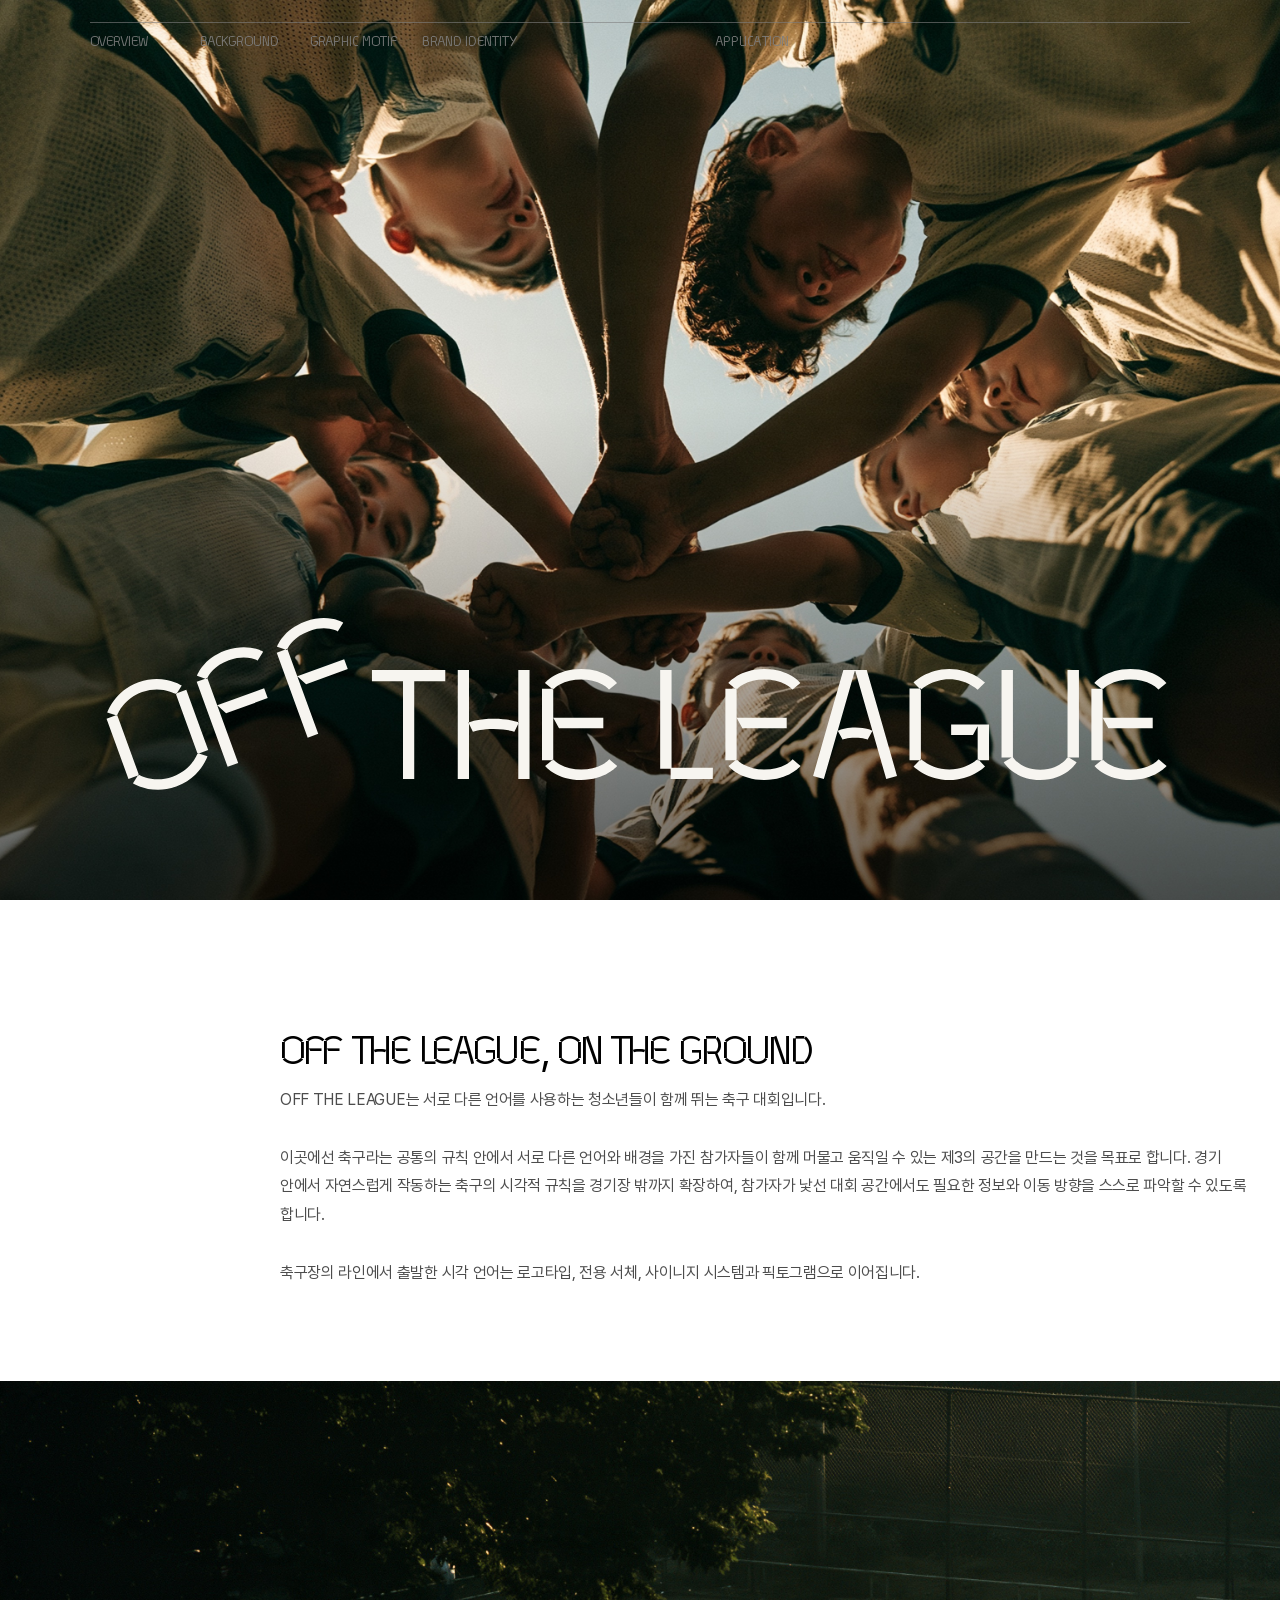
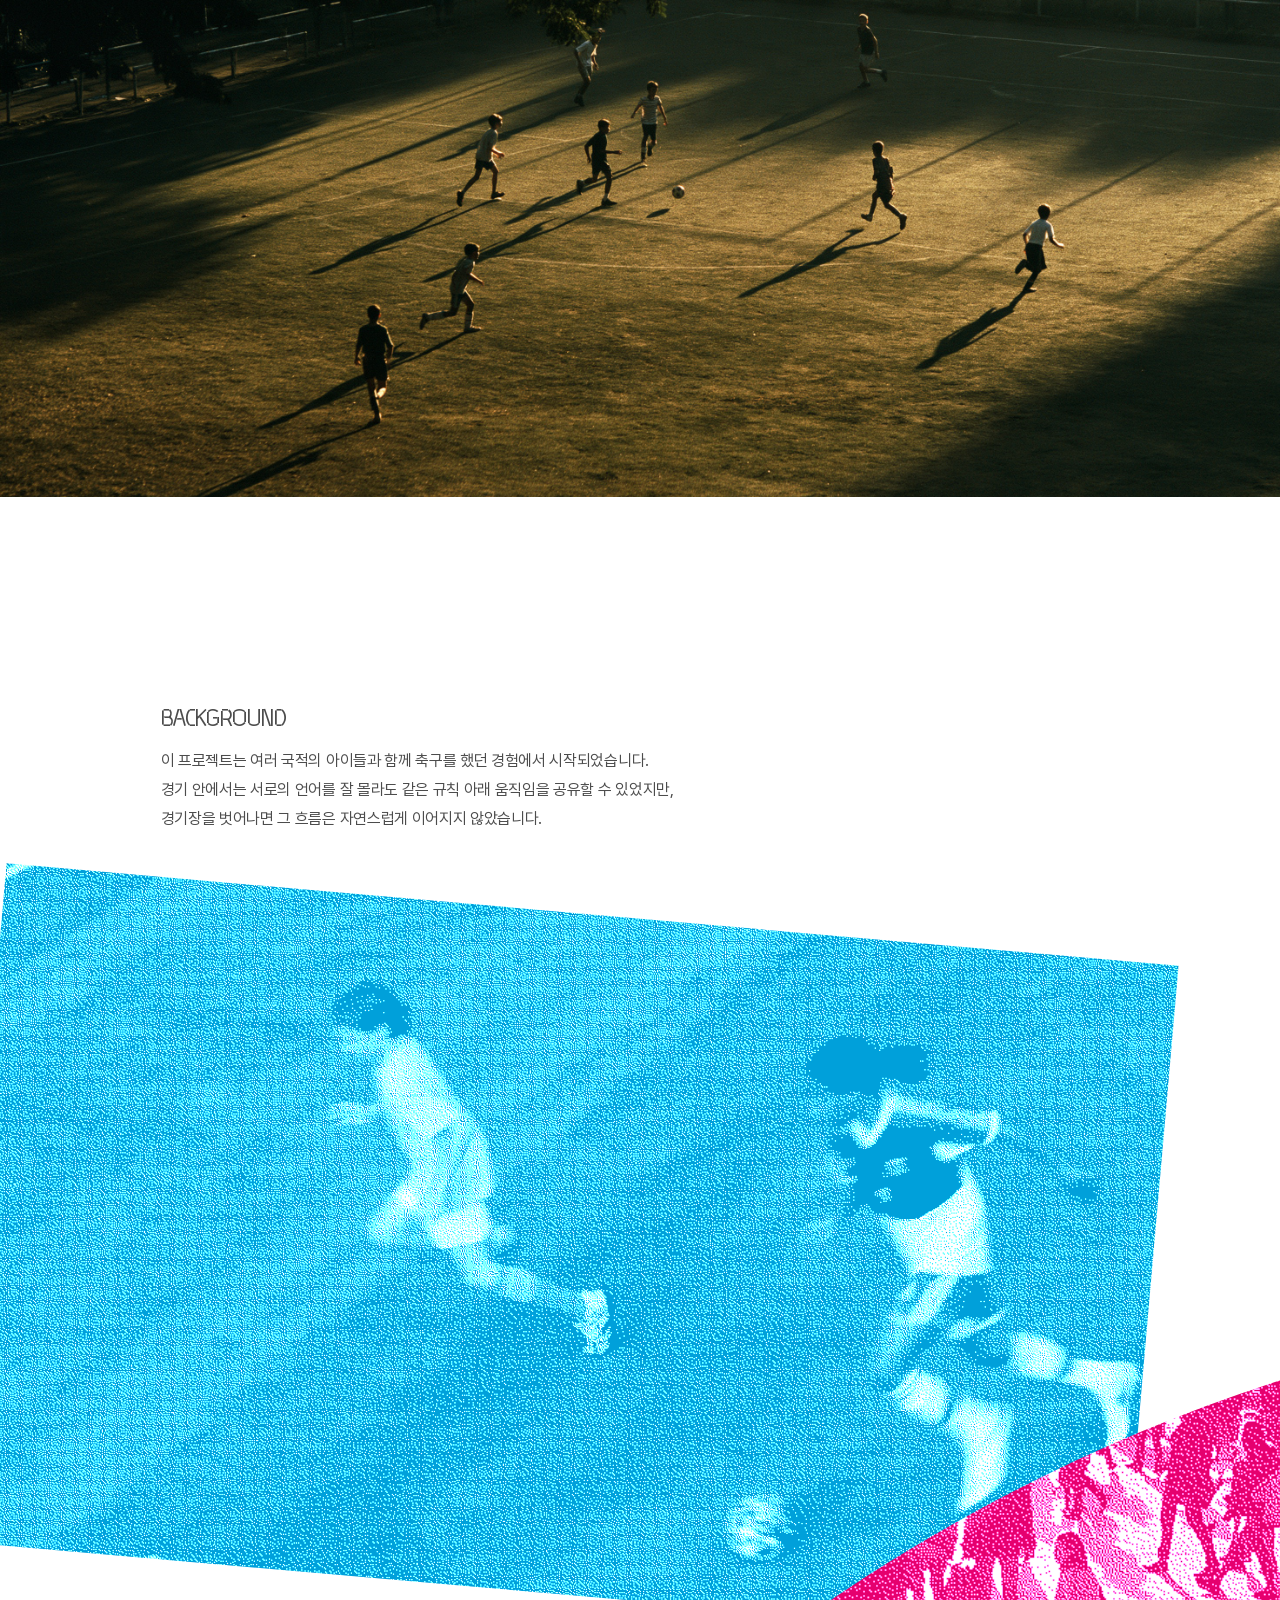
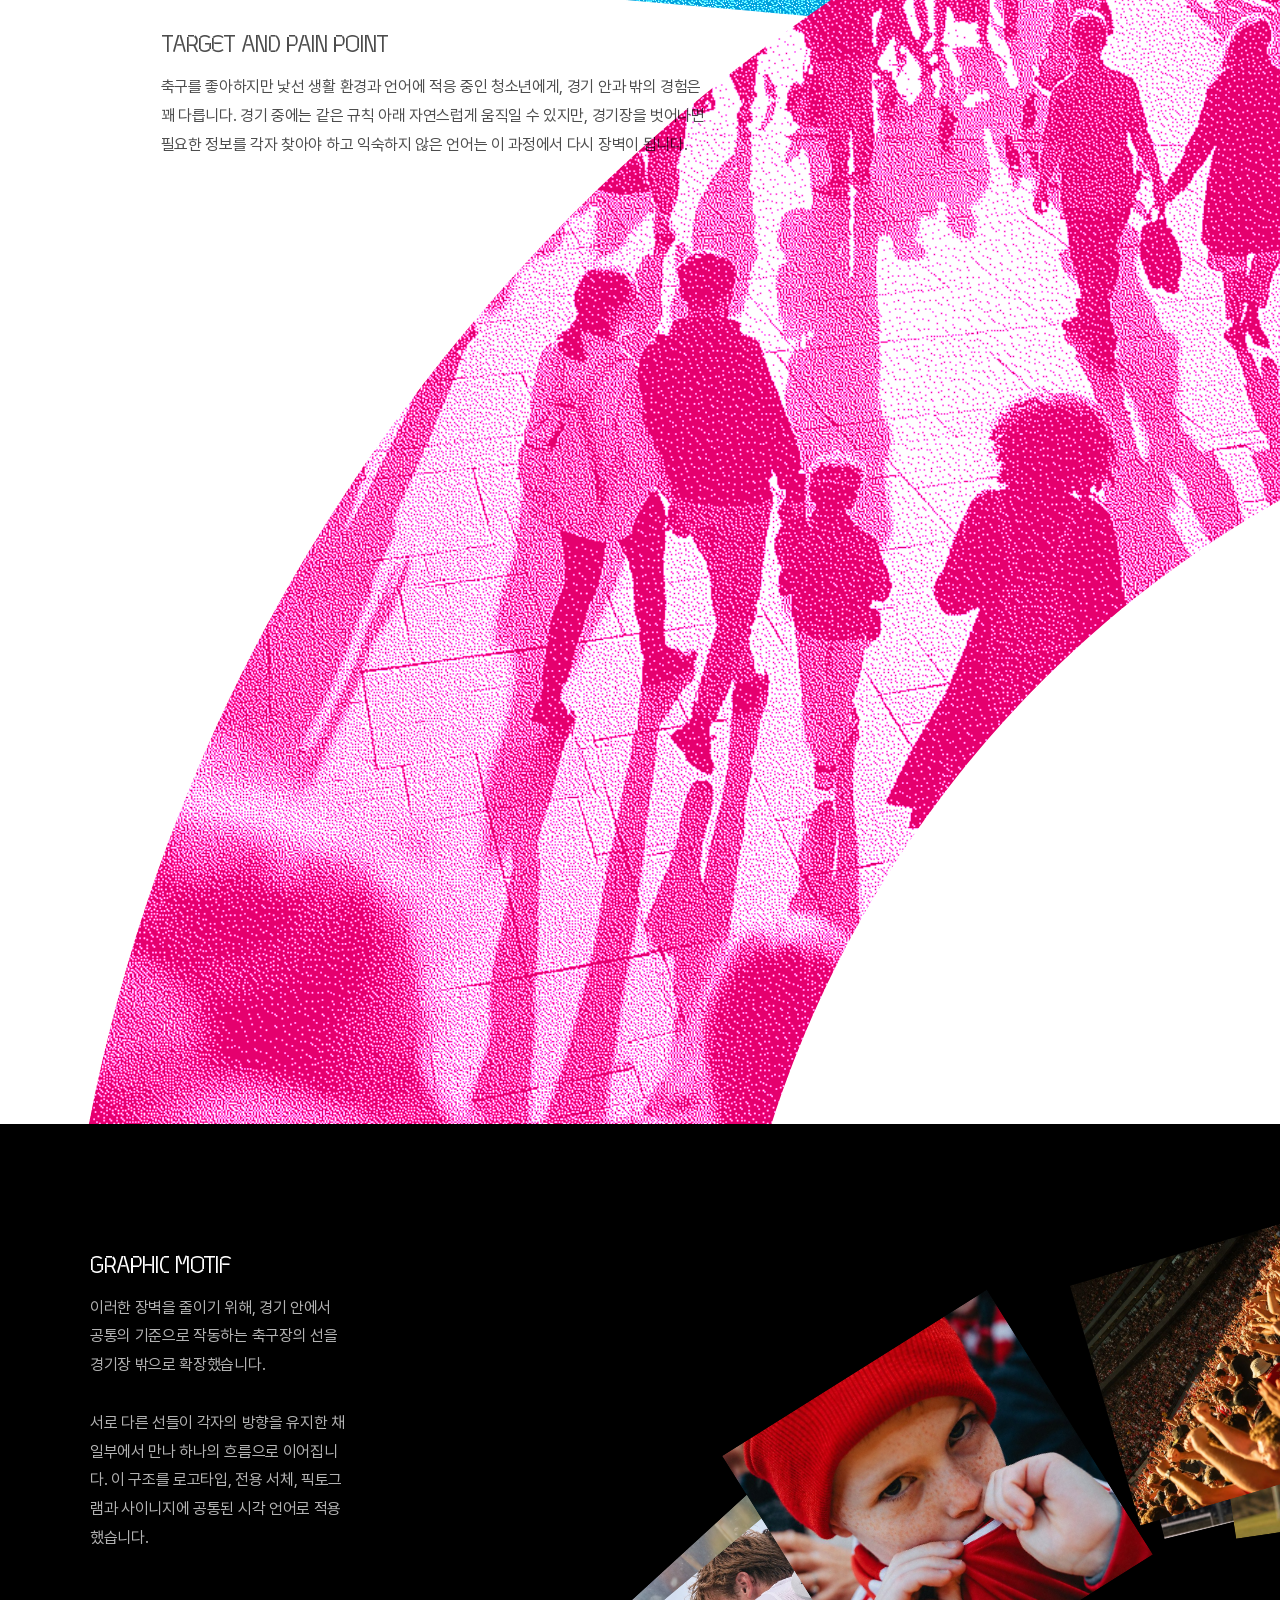
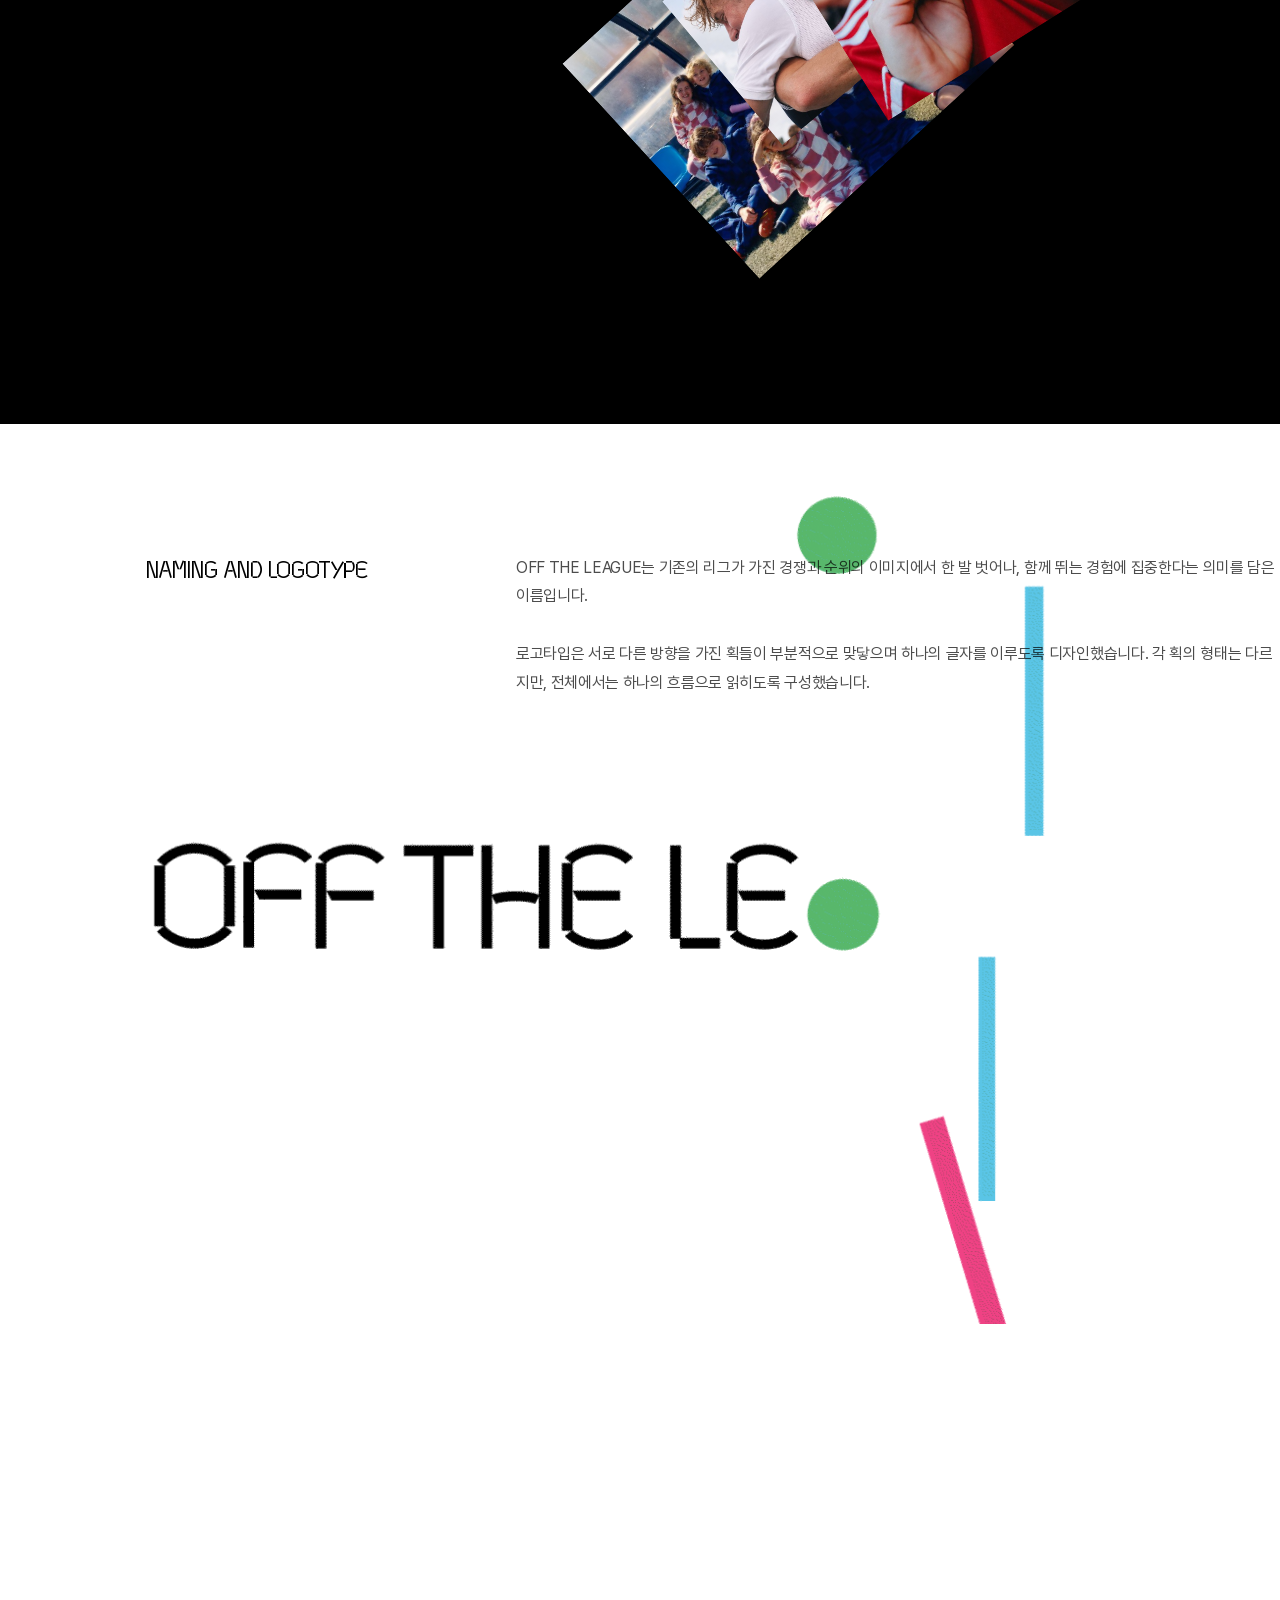
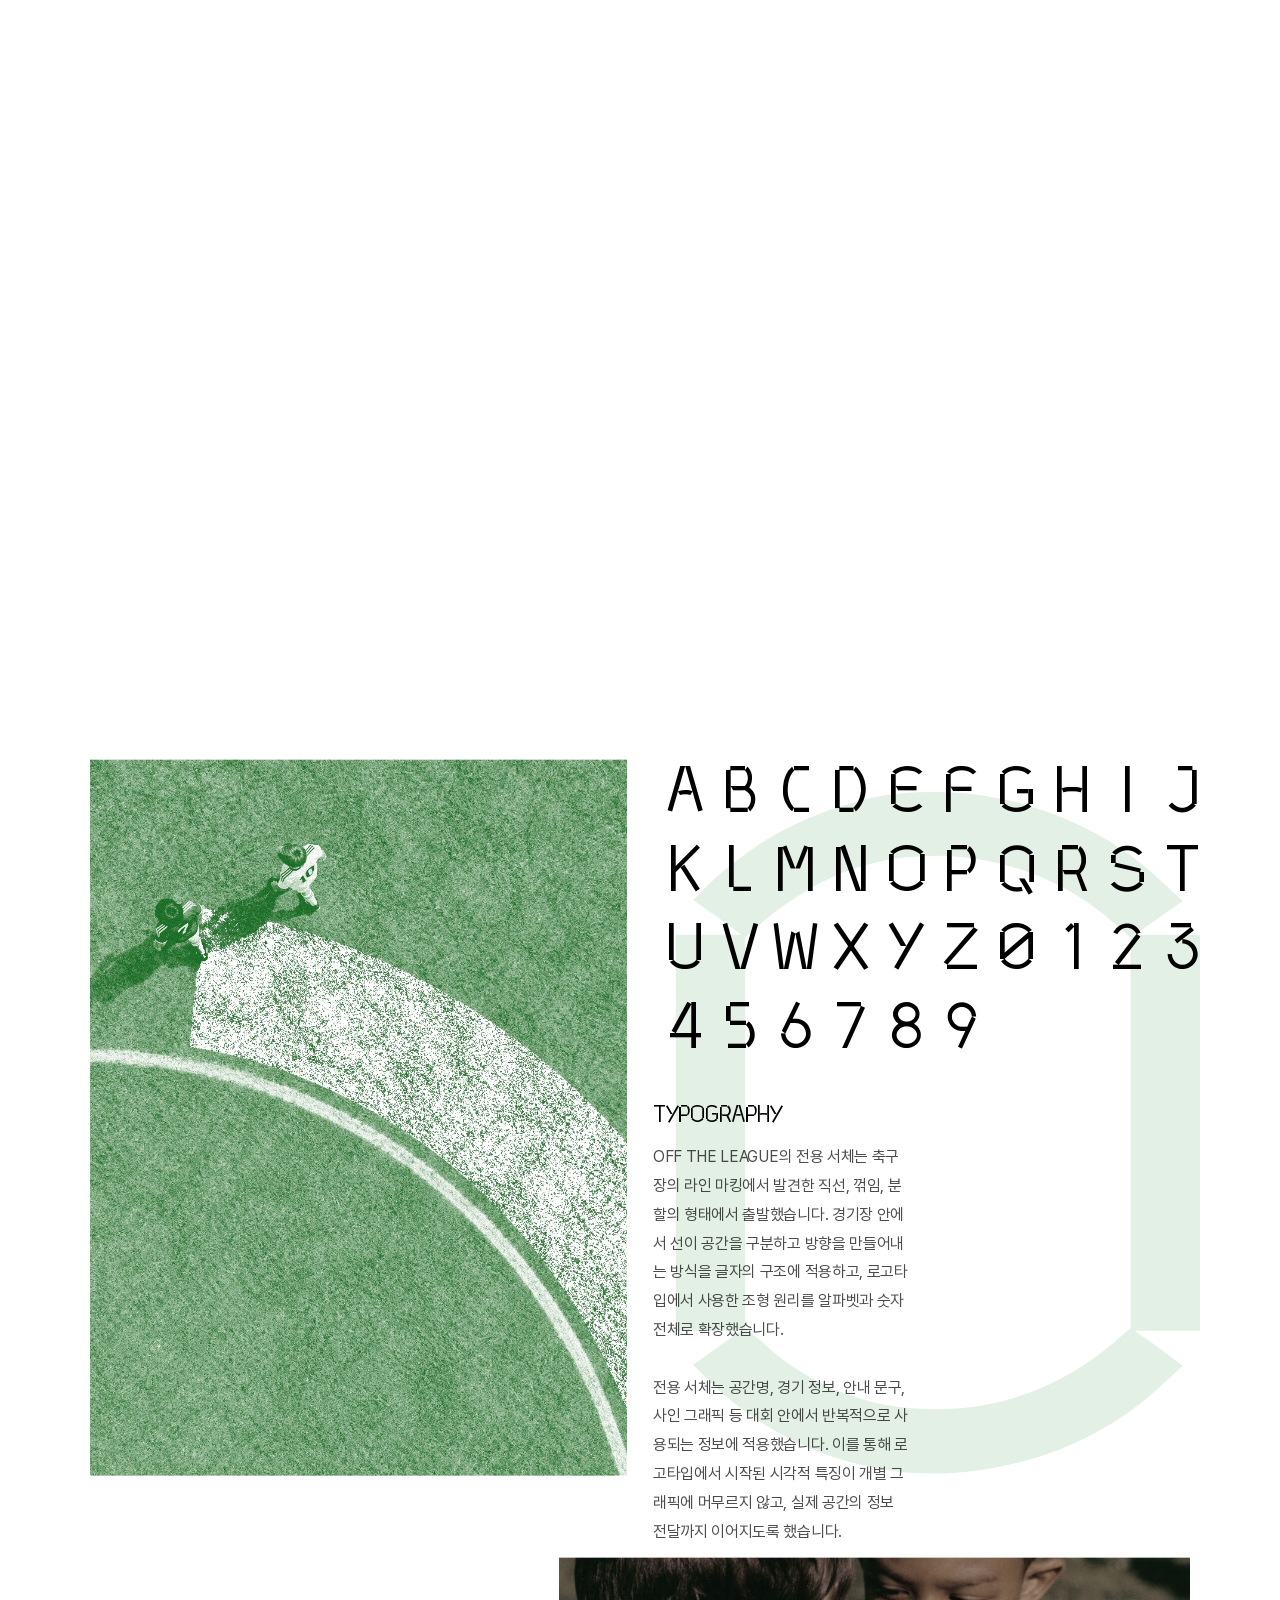
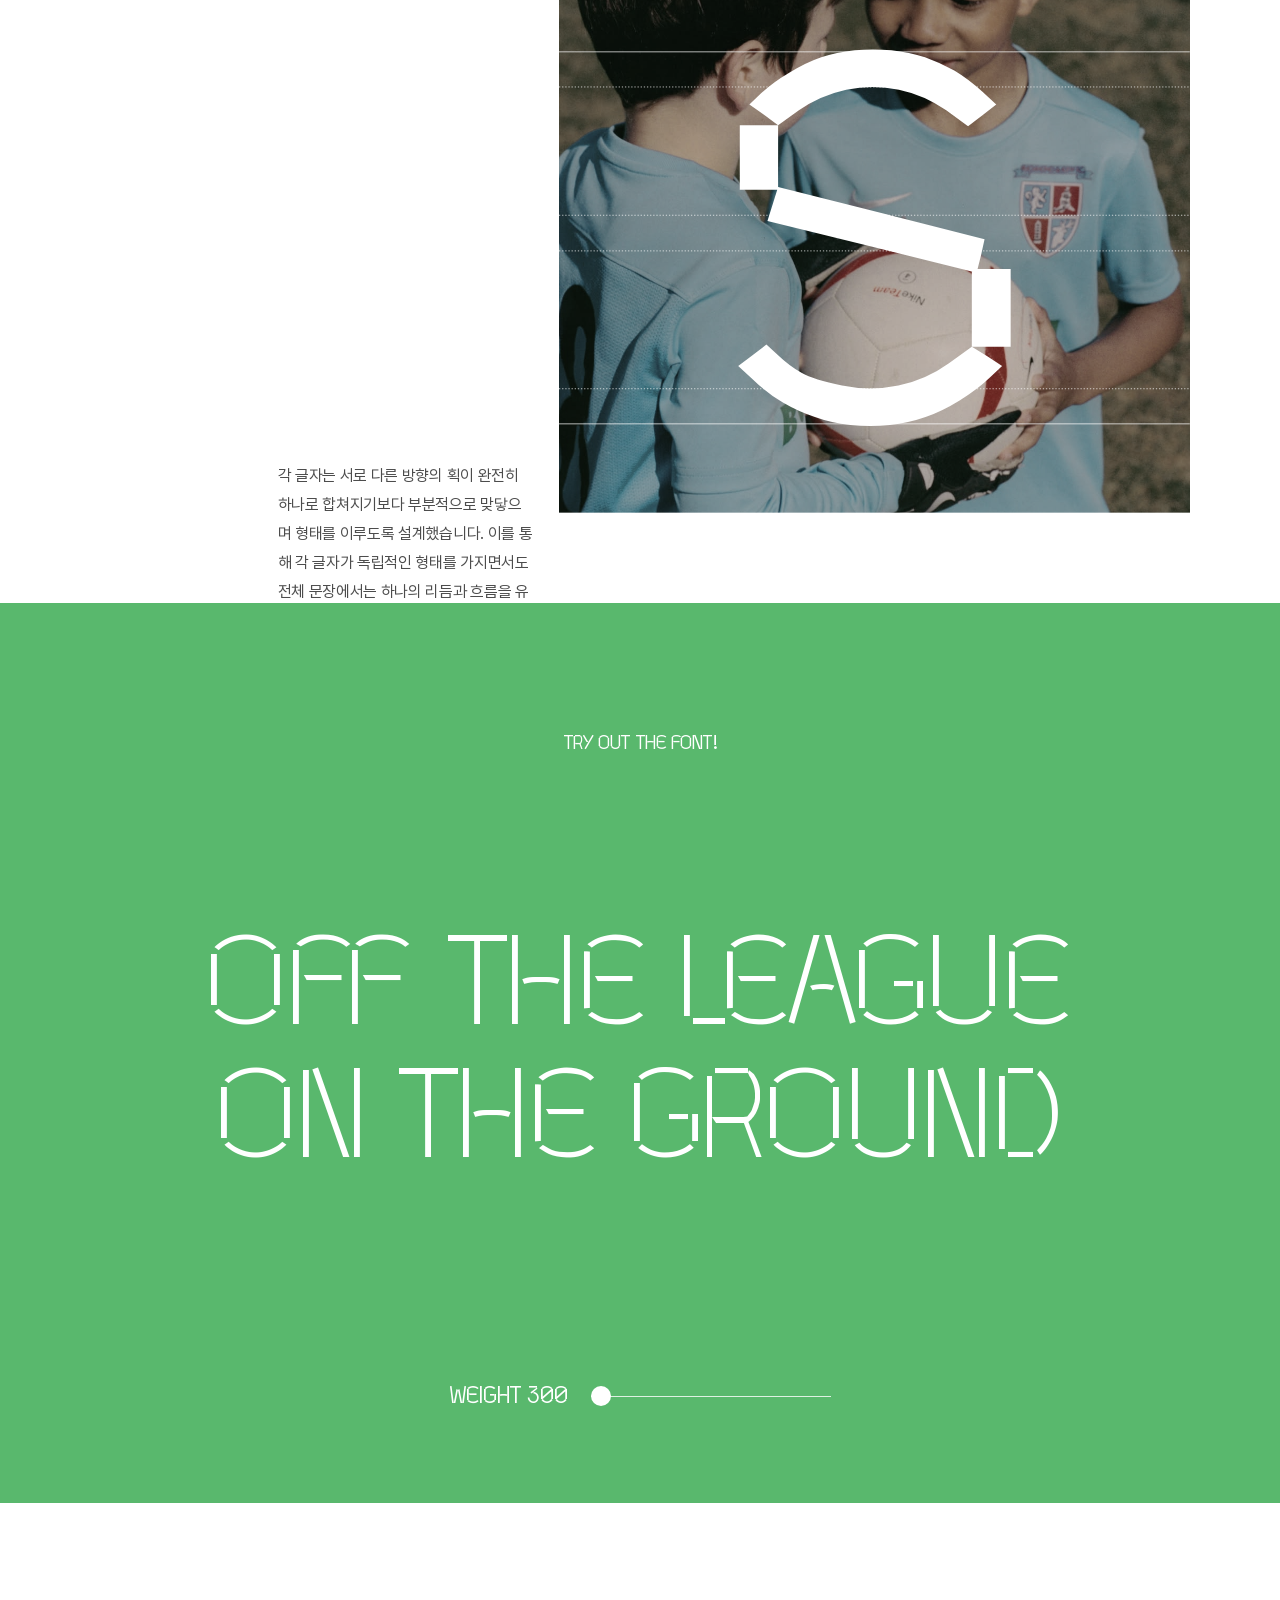
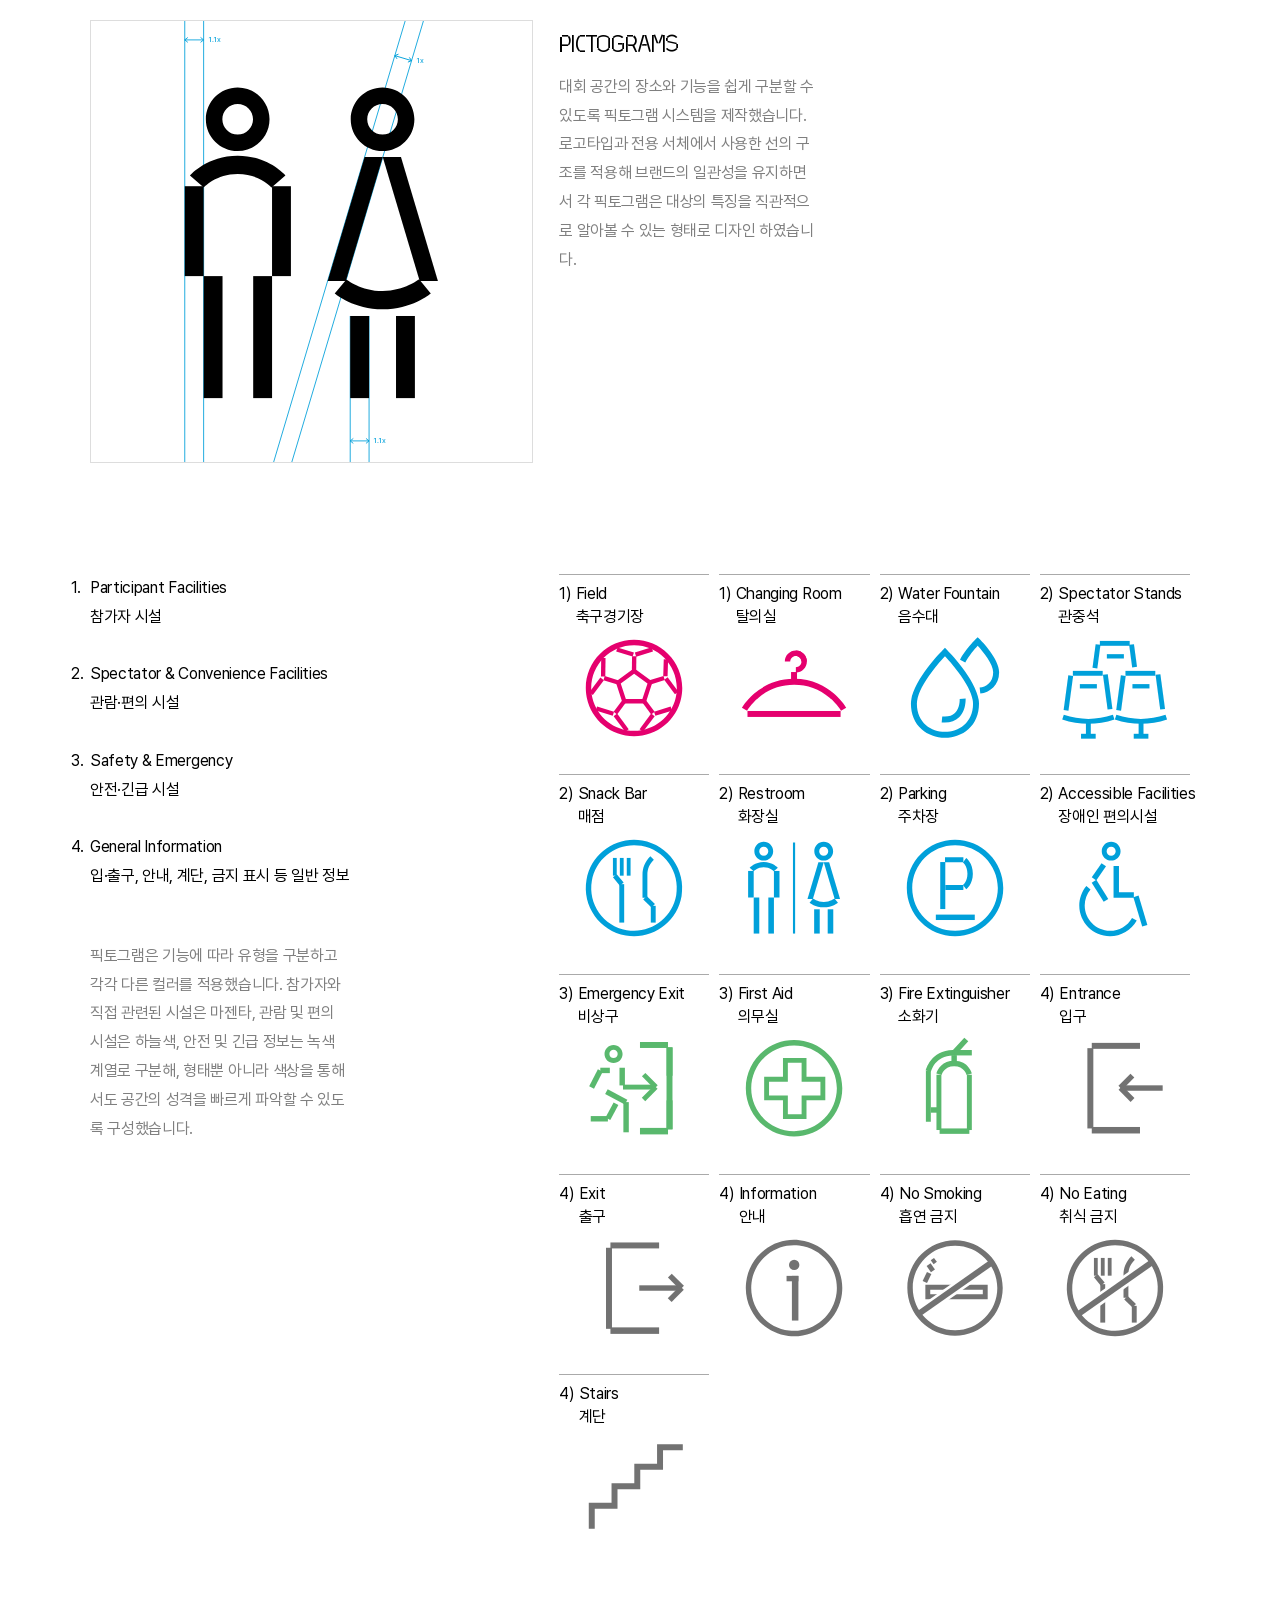
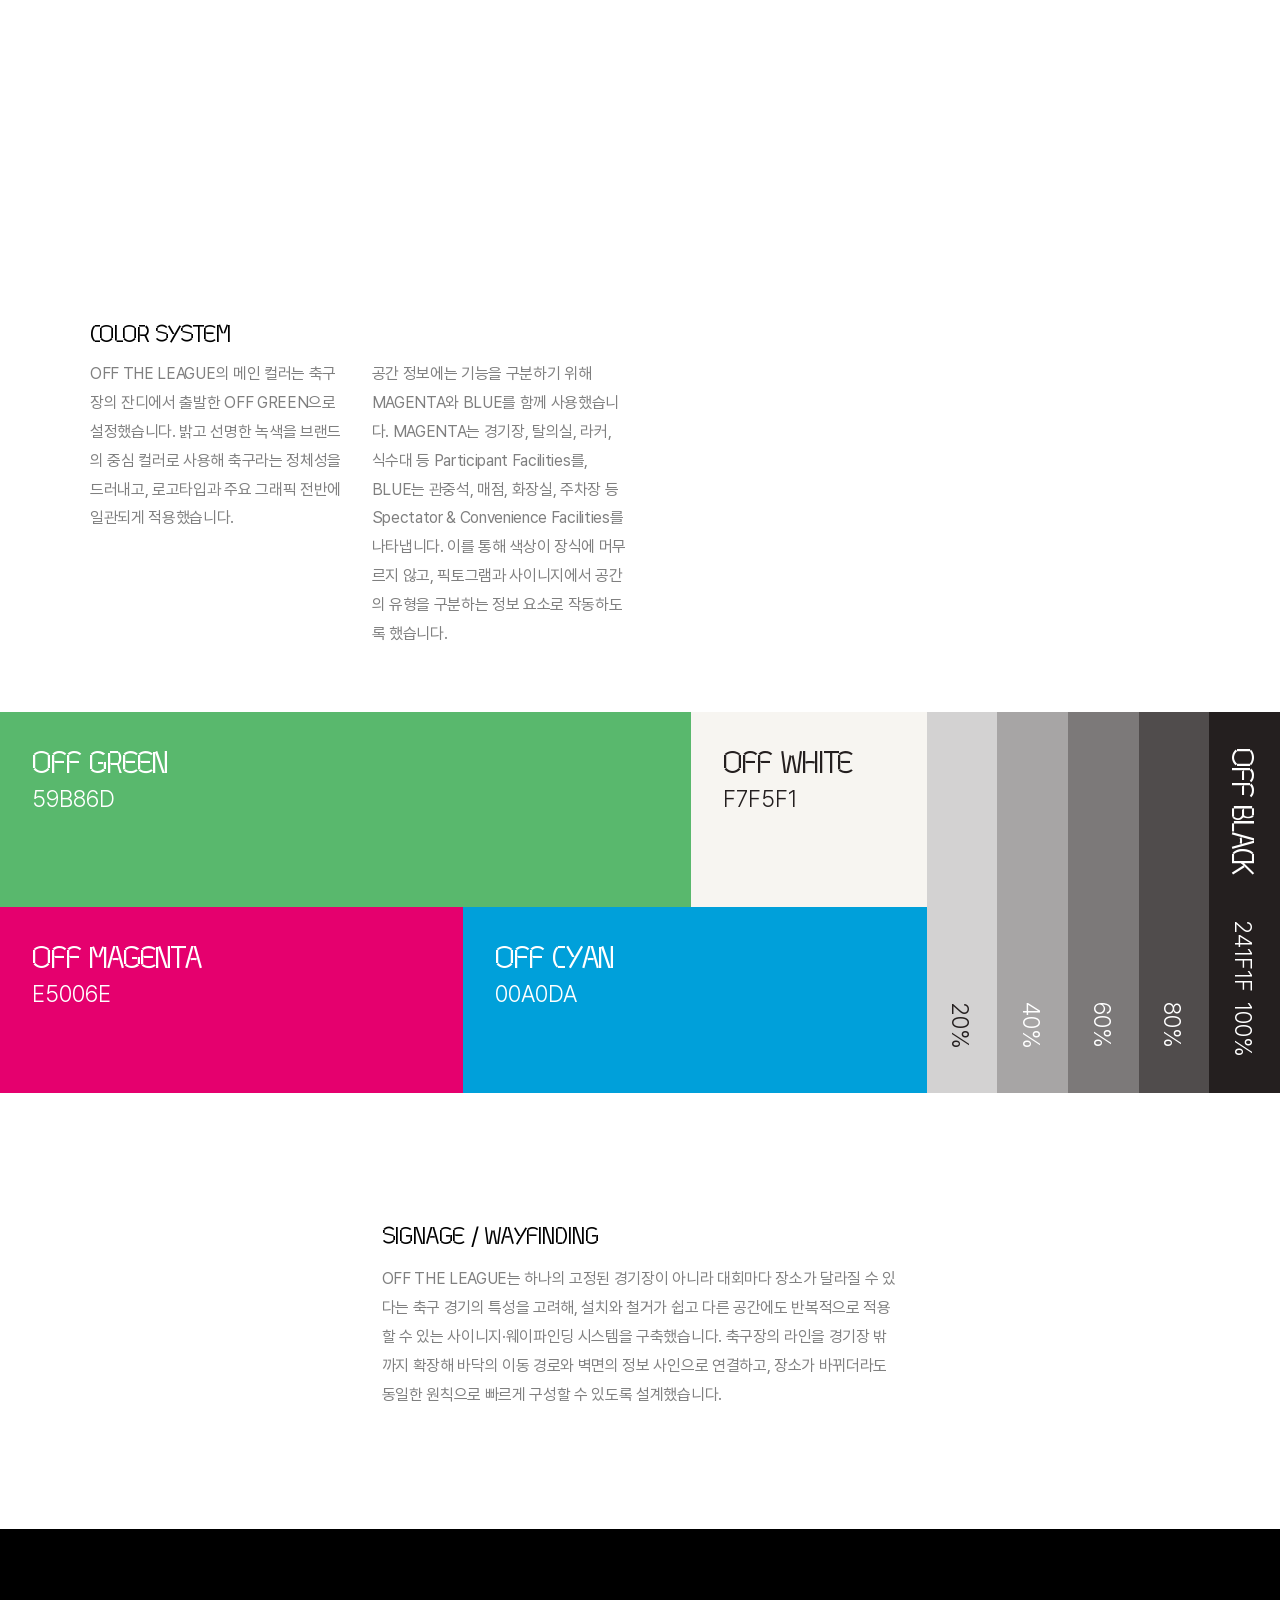
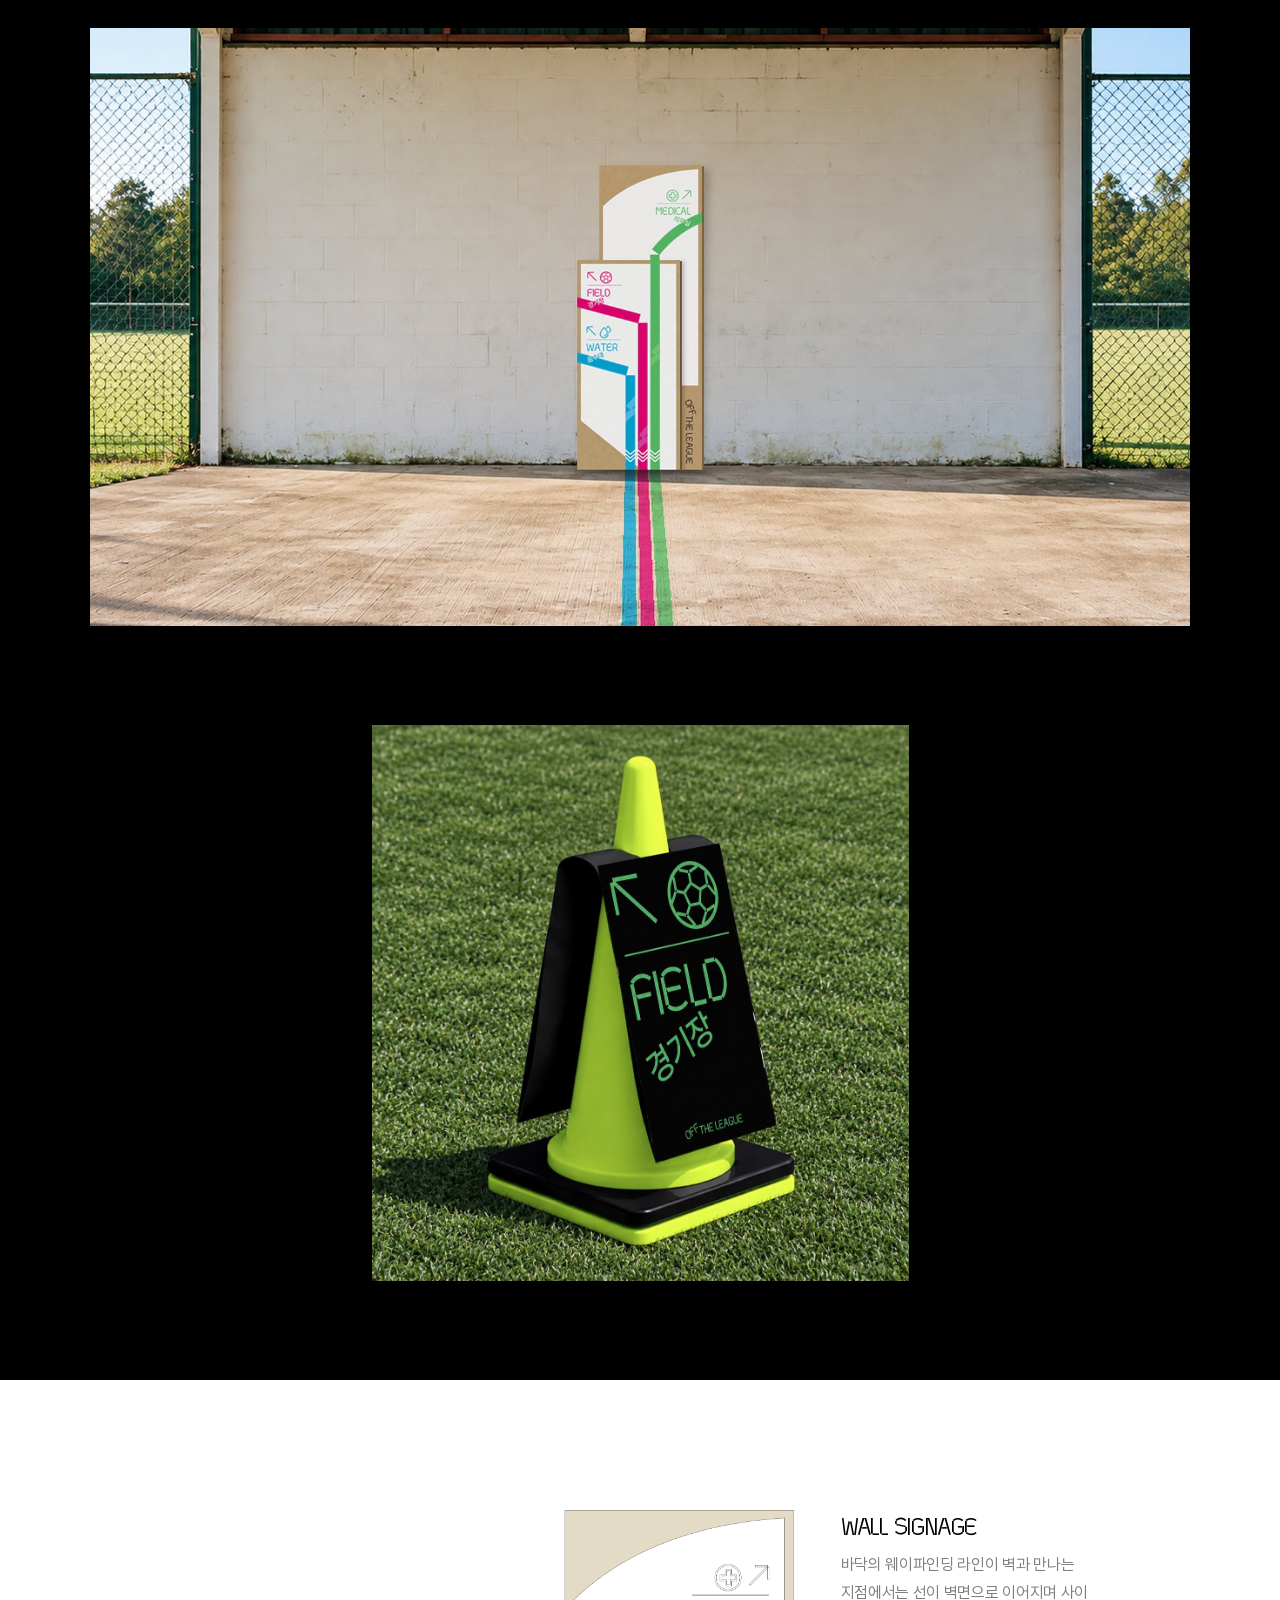
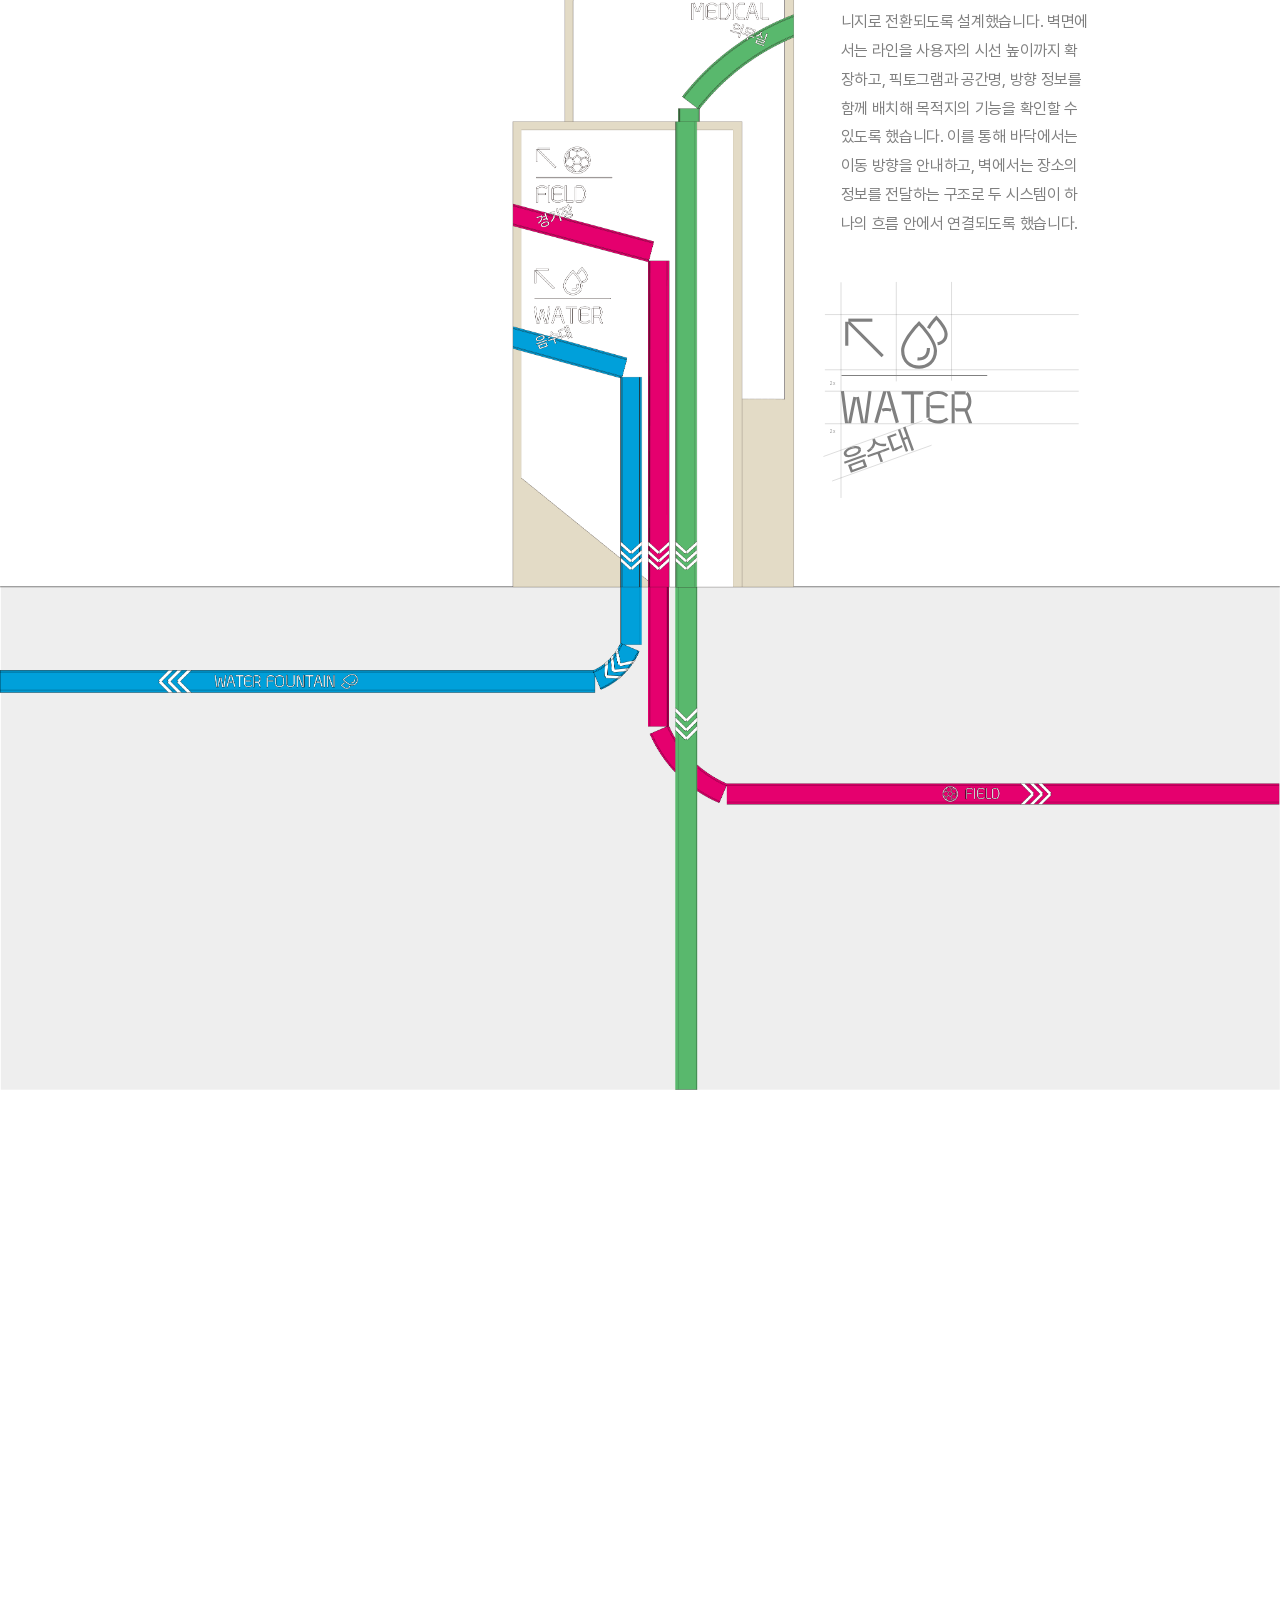
==== offline/OFF-THE-LEAGUE.html @ cff28852 "Scale sizes with screen width (iMac keeps MacBook proportions); press 0 for one-file offline copy Co" ====
<!doctype html>
<html lang="ko">
<head>
  <meta charset="utf-8">
  <meta name="viewport" content="width=device-width, initial-scale=1">
  <title>OFF THE LEAGUE</title>
  <style>
@font-face{font-family:Pretendard;font-weight:300;font-display:swap;src:local('Pretendard Light'),url([data-uri]) format('woff2')}
@font-face{font-family:Pretendard;font-weight:400;font-display:swap;src:local('Pretendard Regular'),url([data-uri]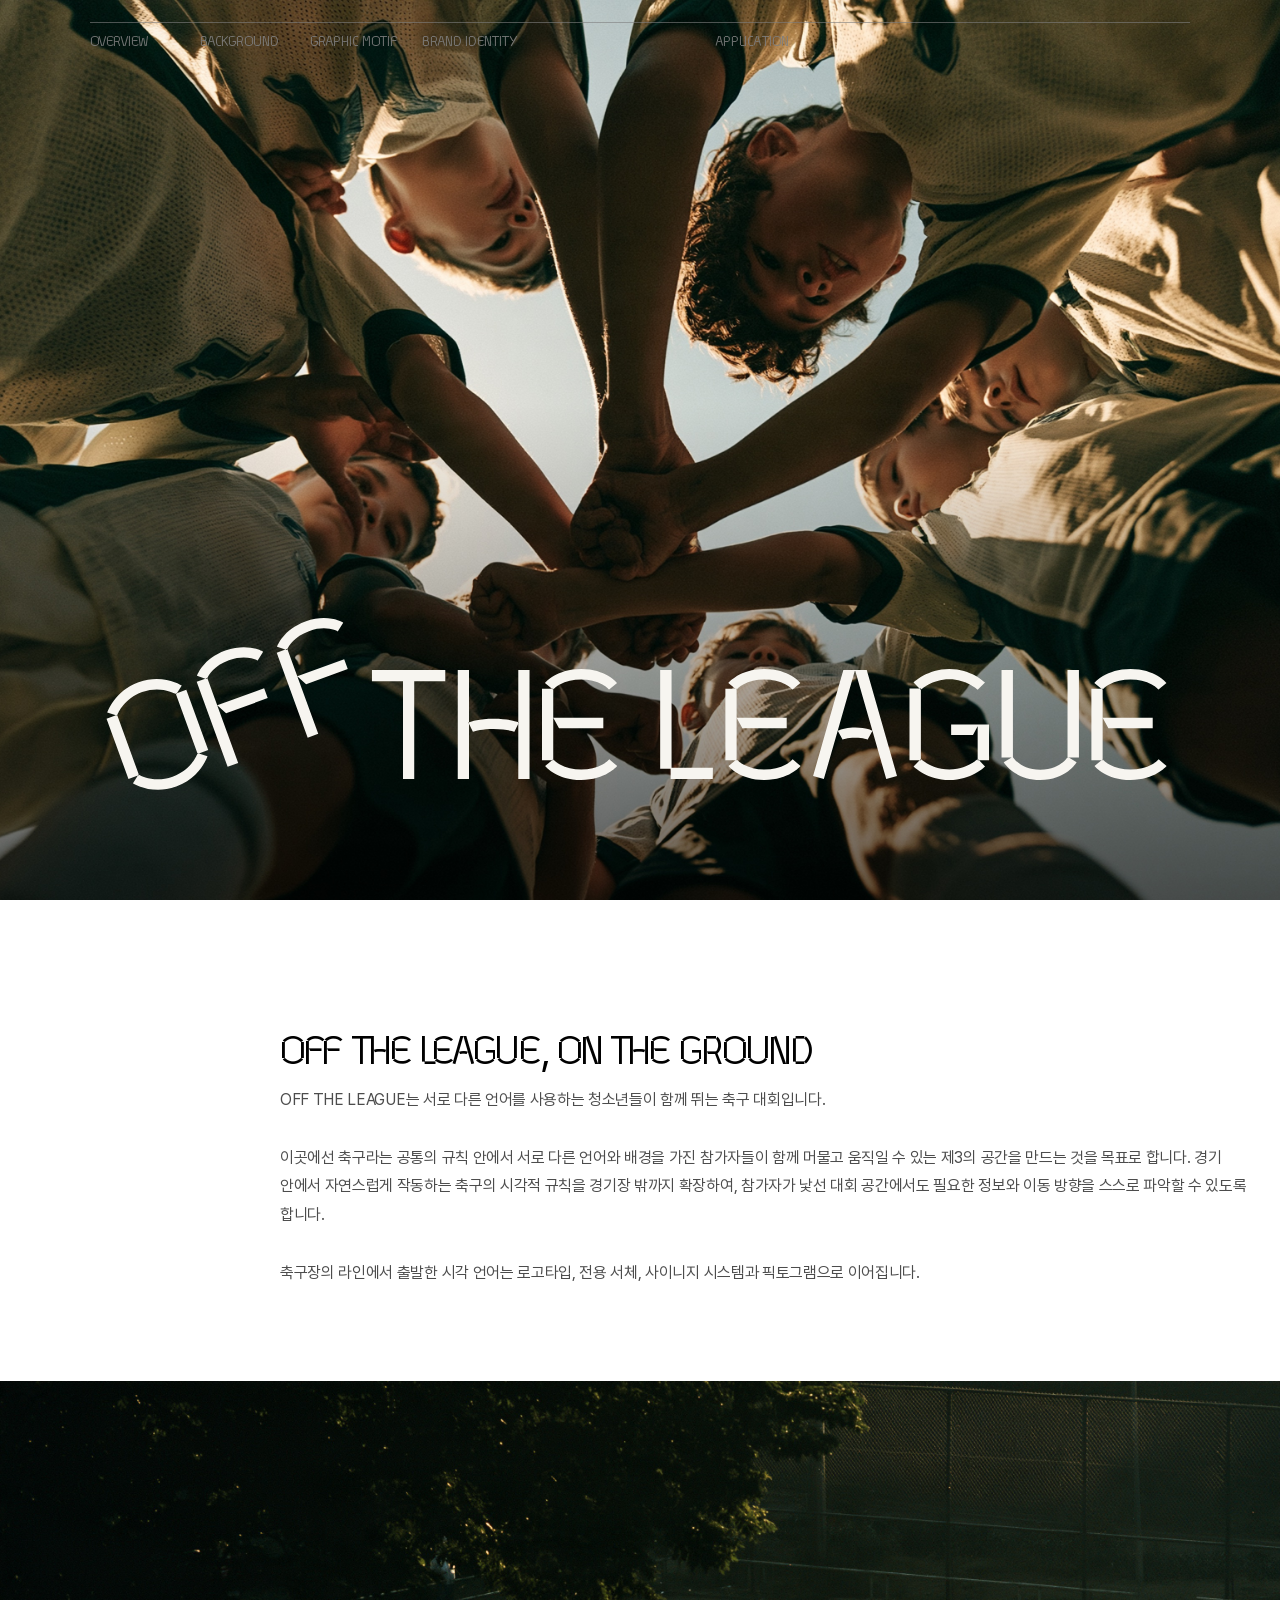
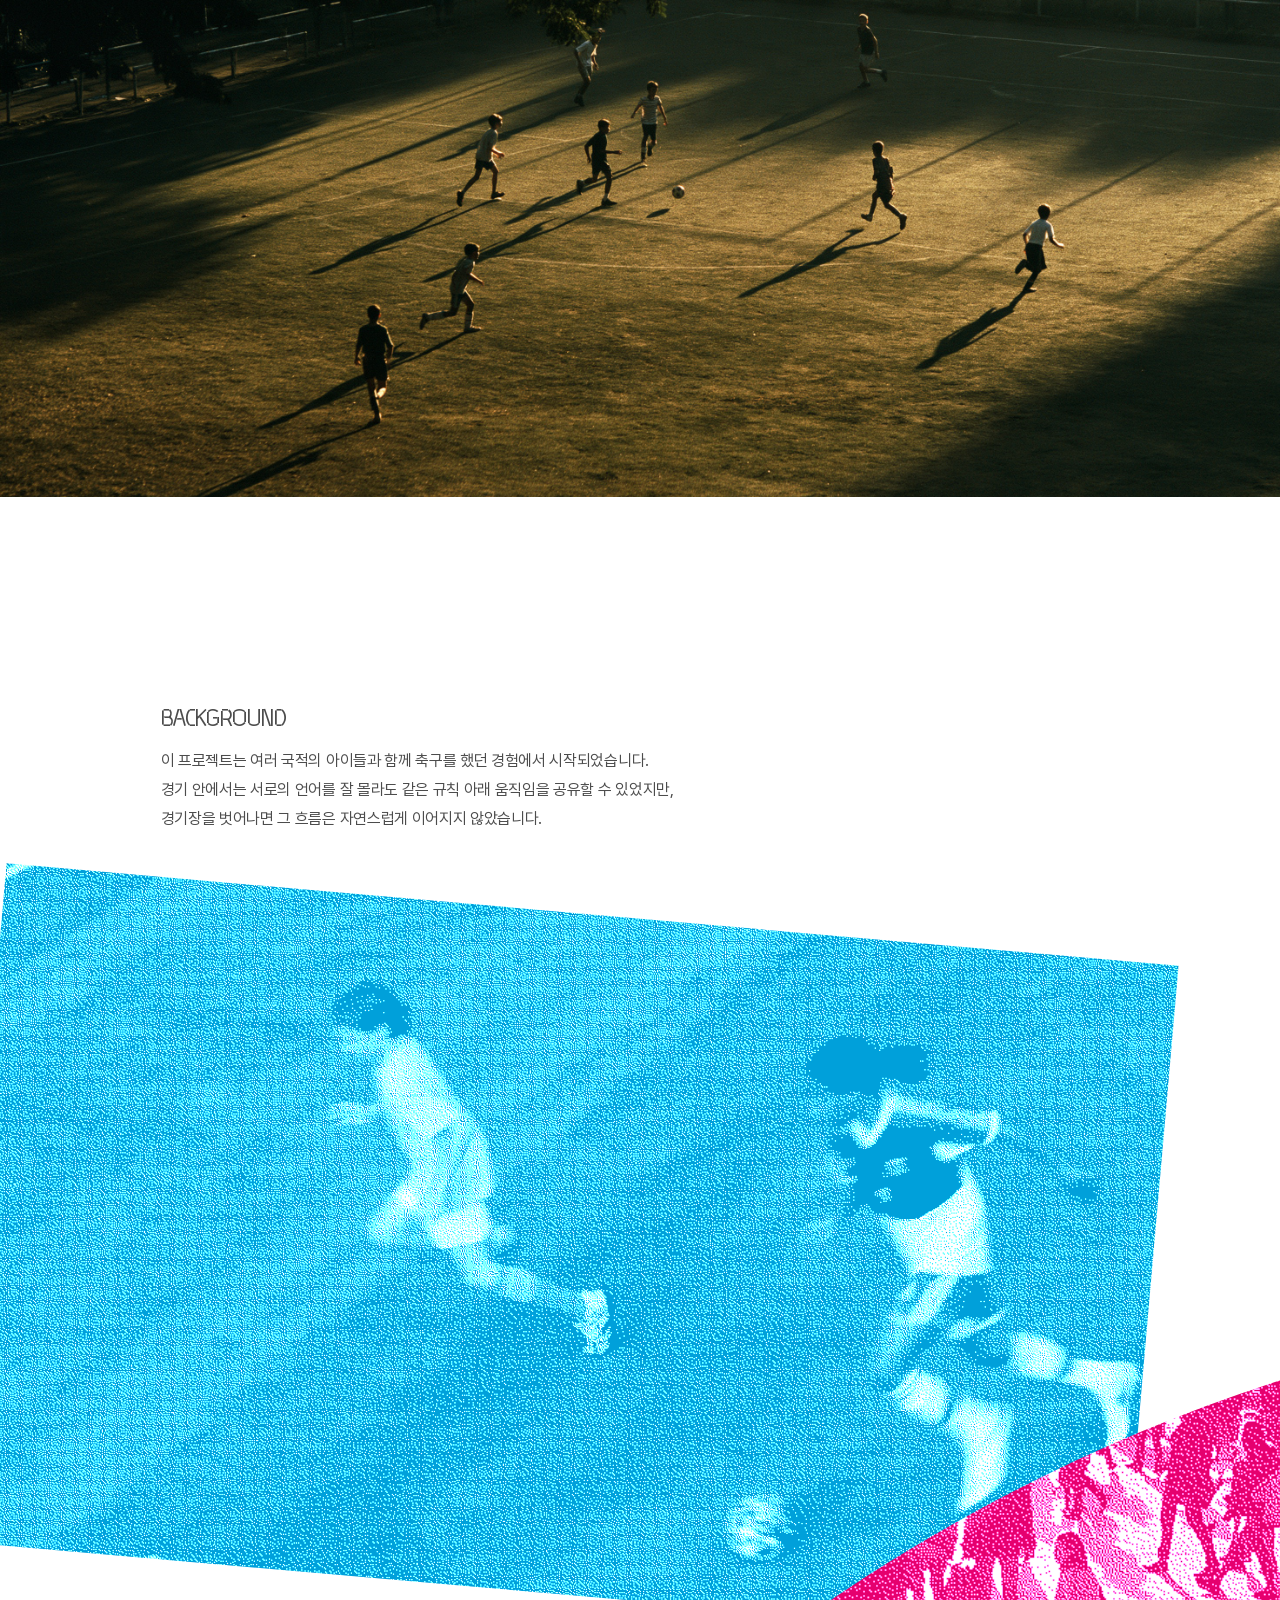
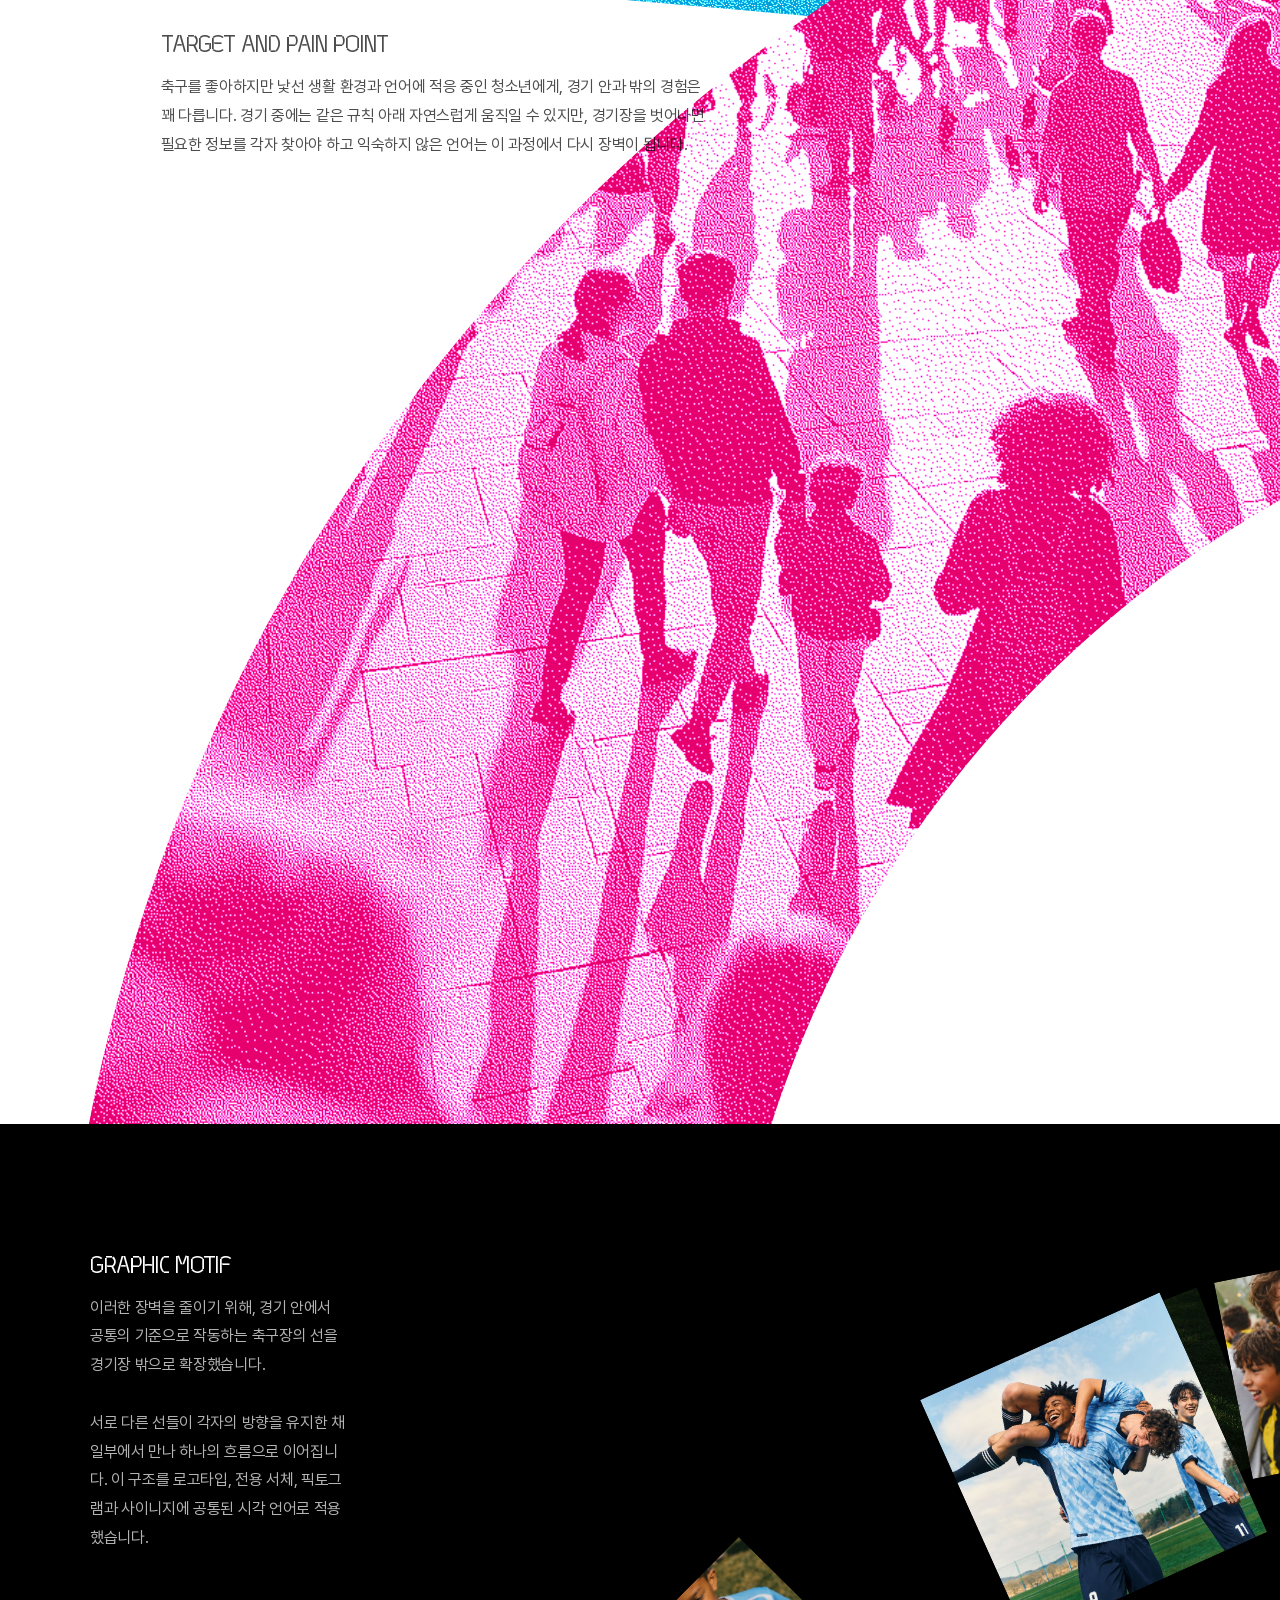
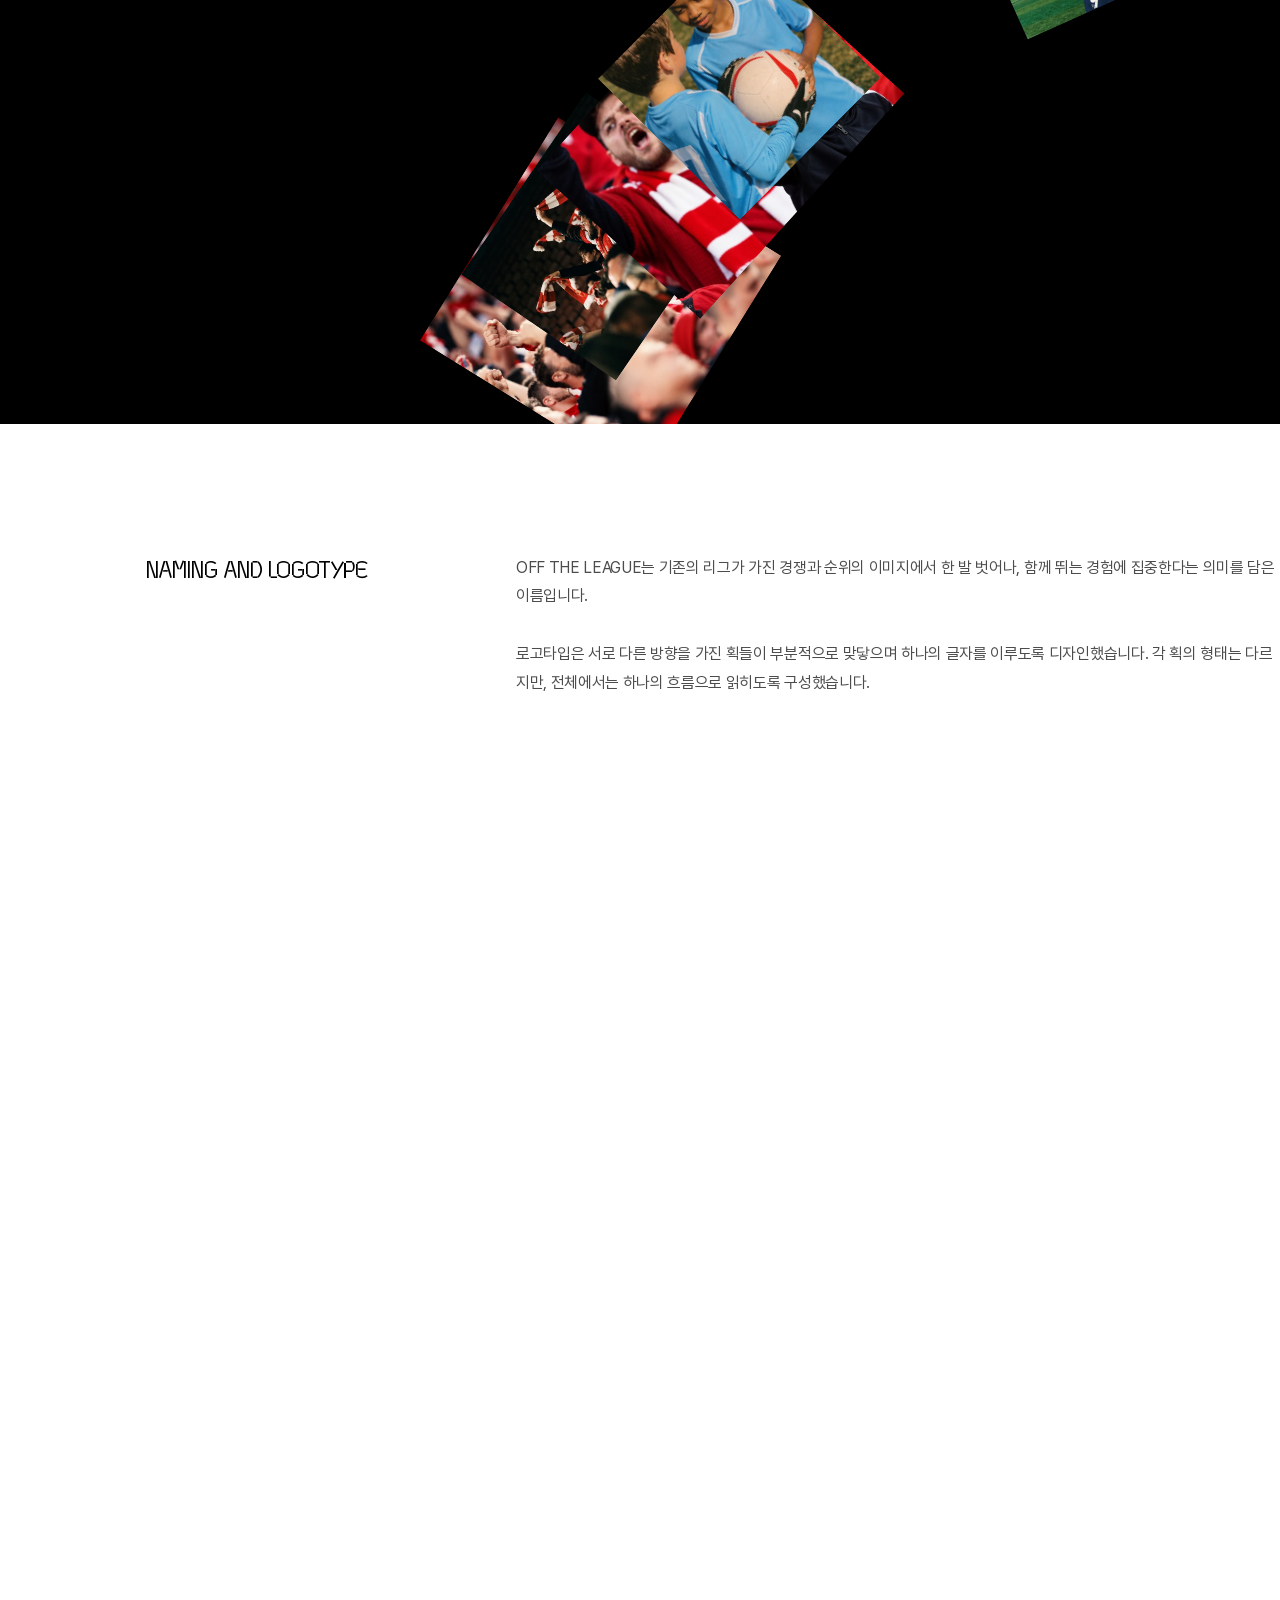
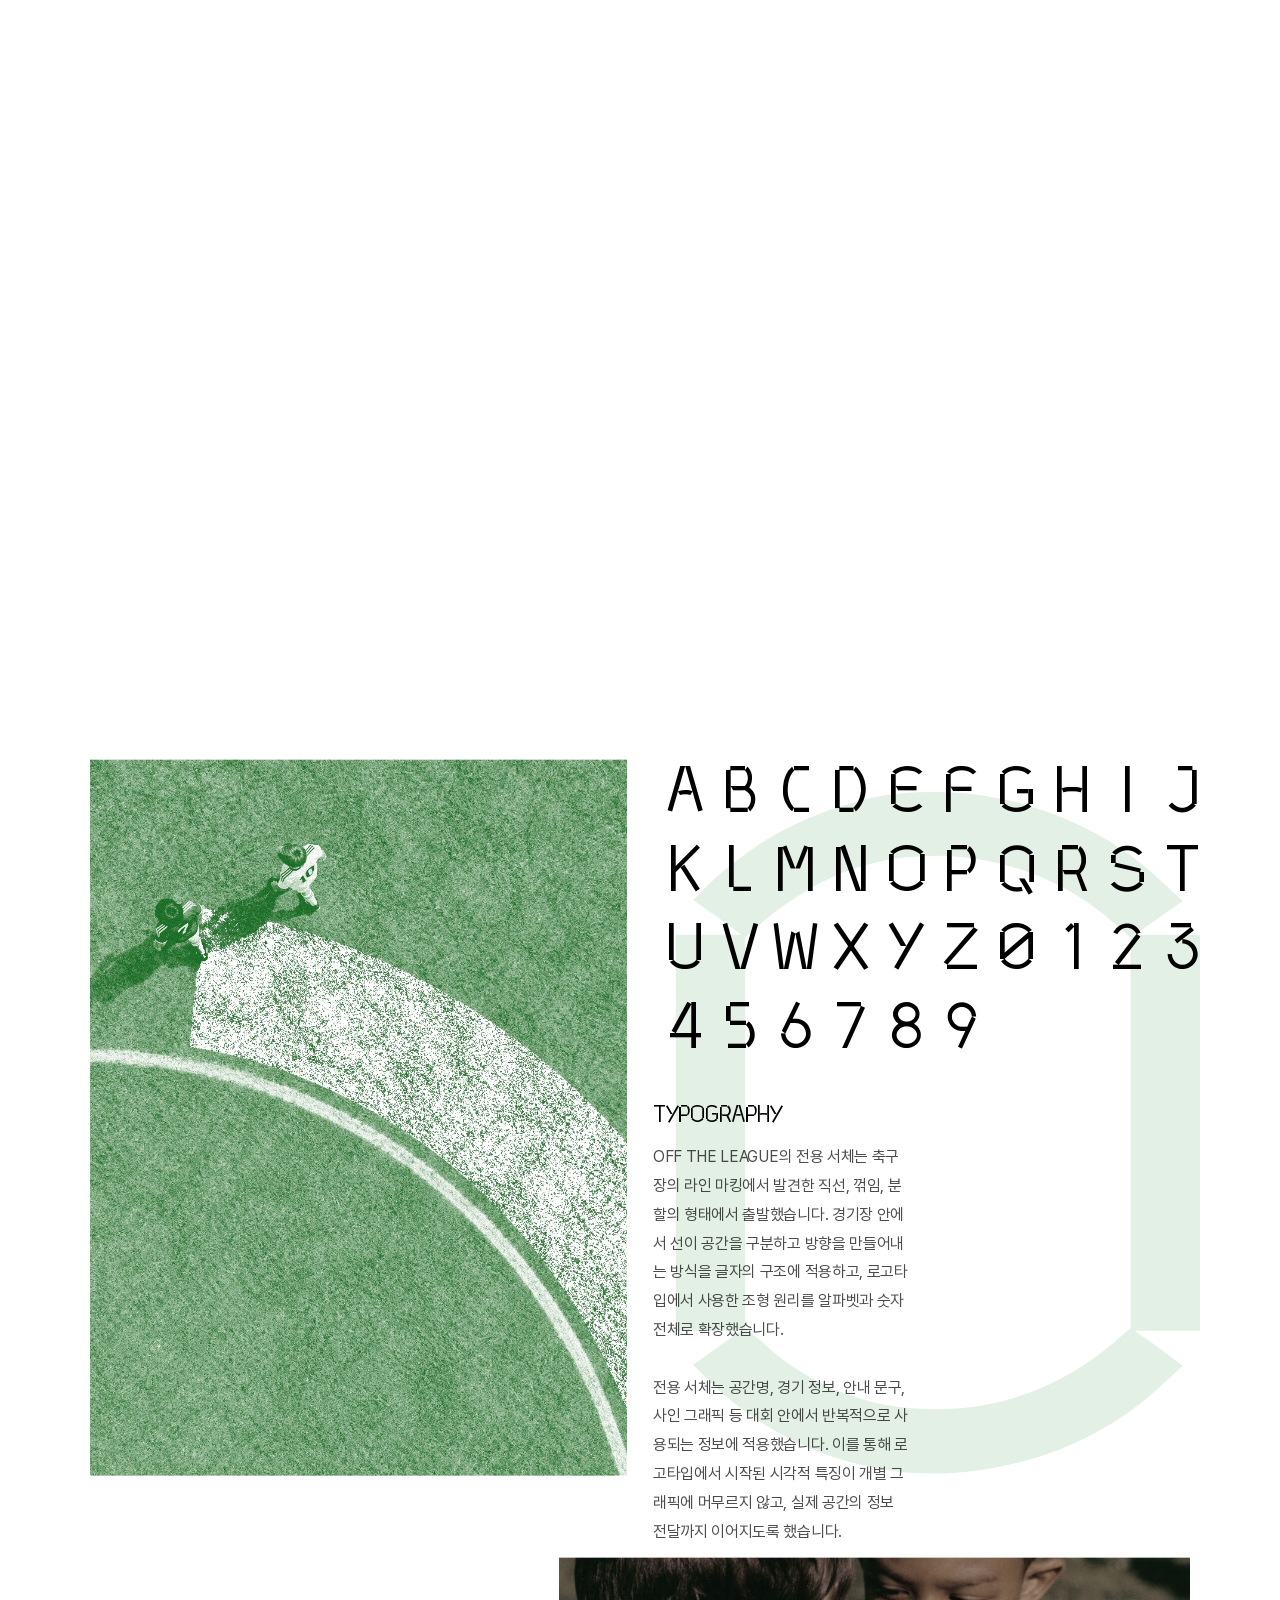
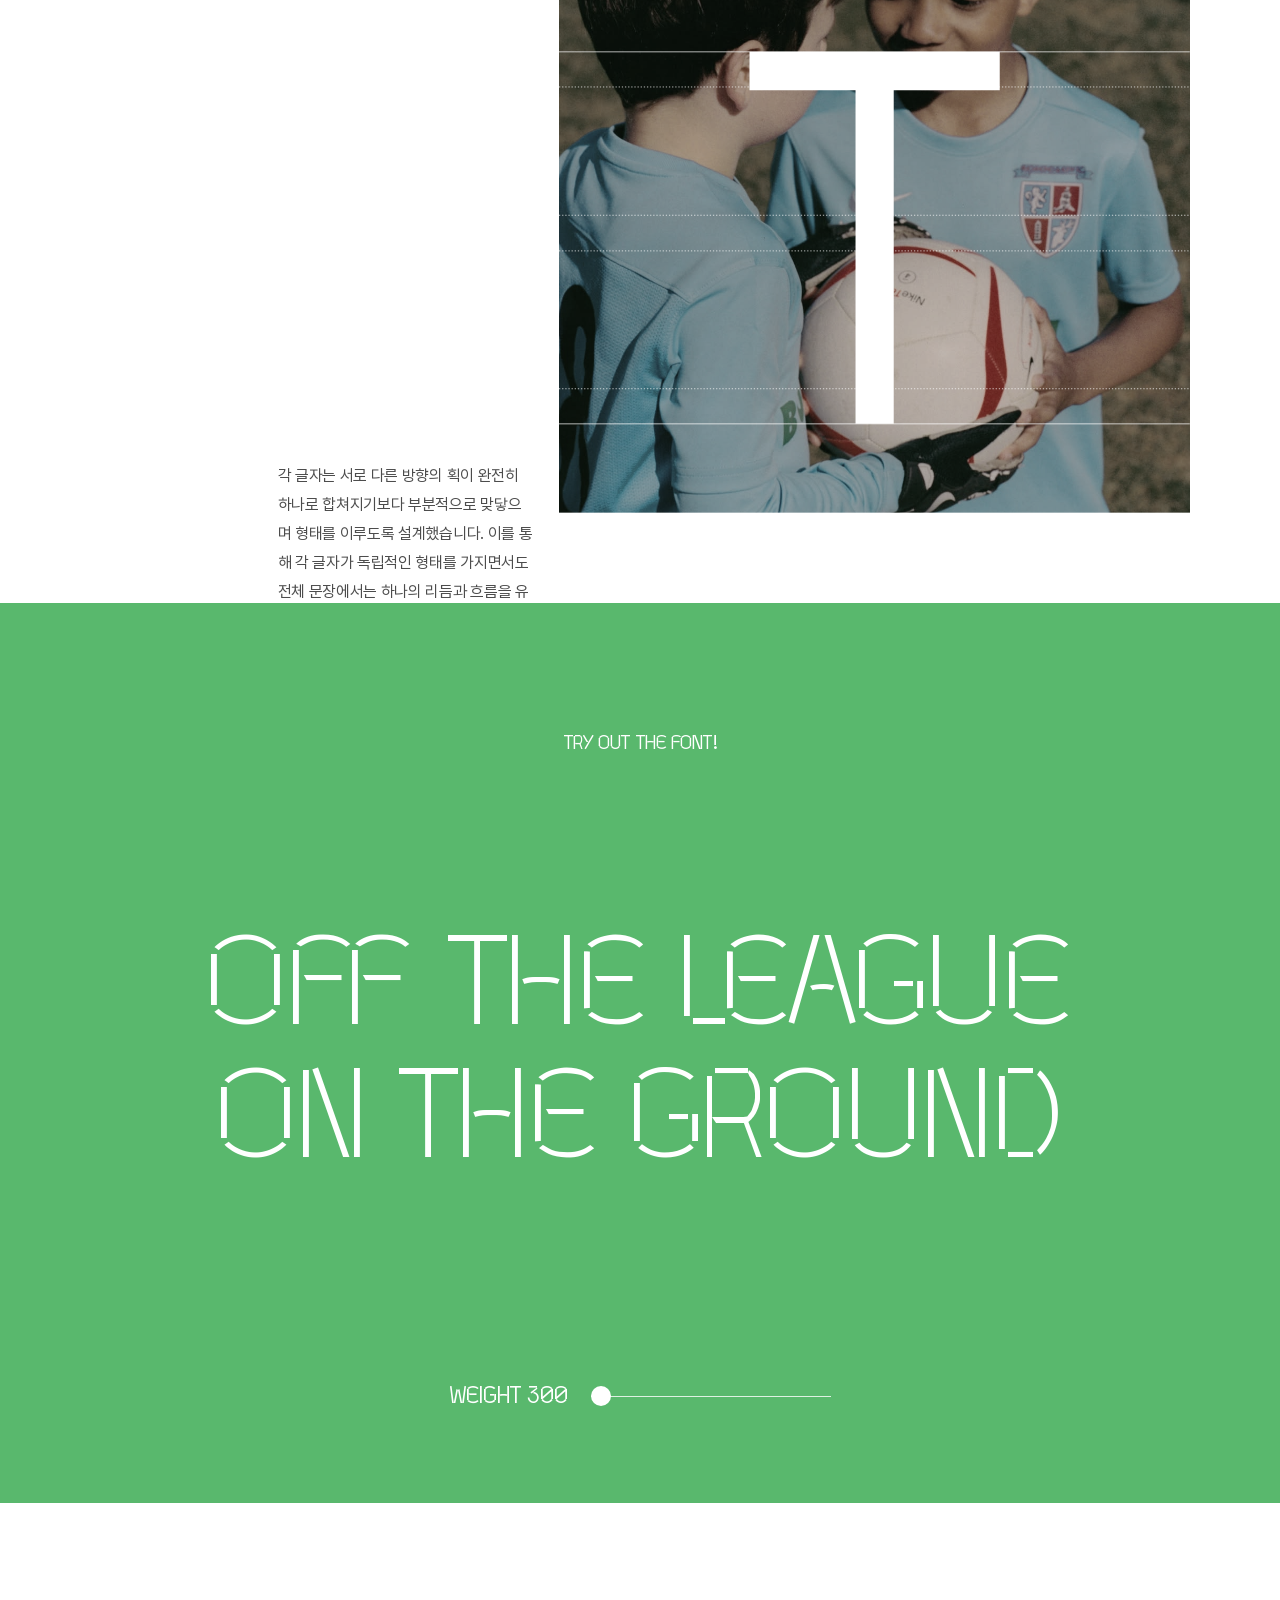
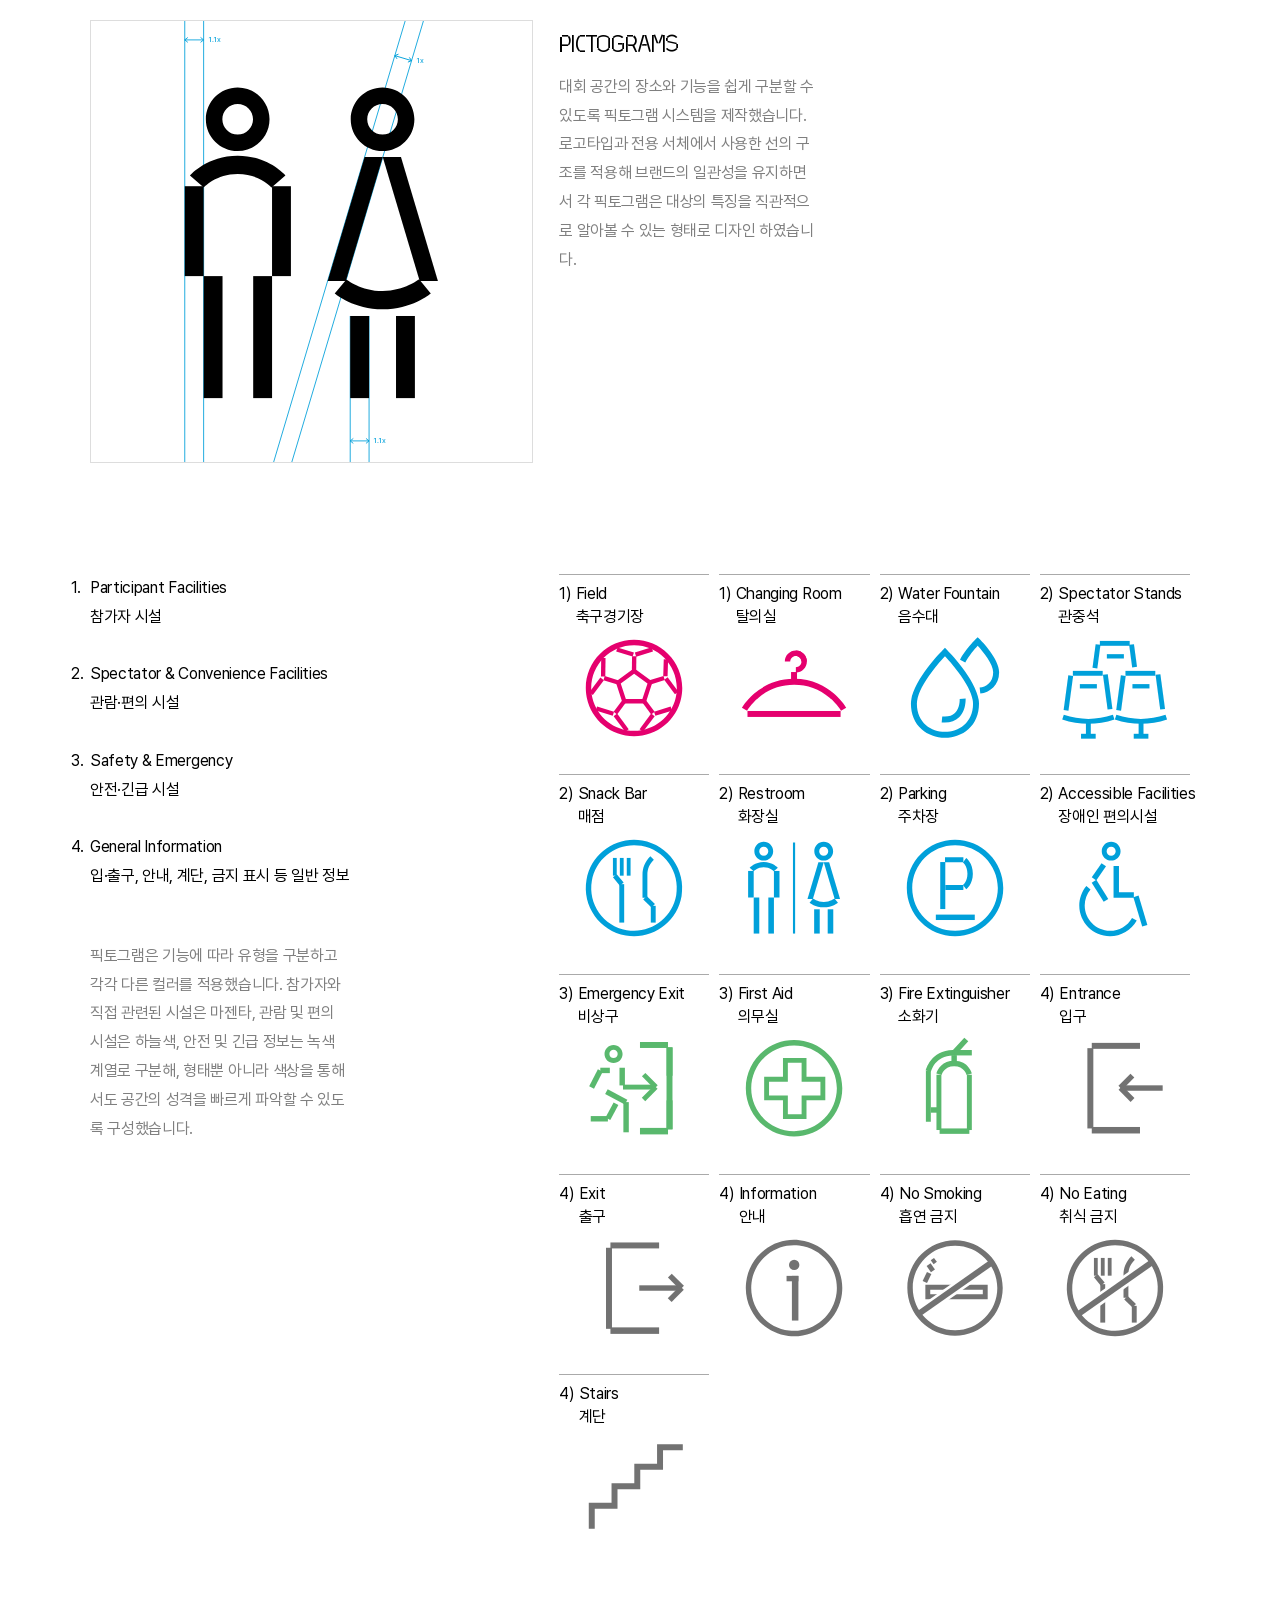
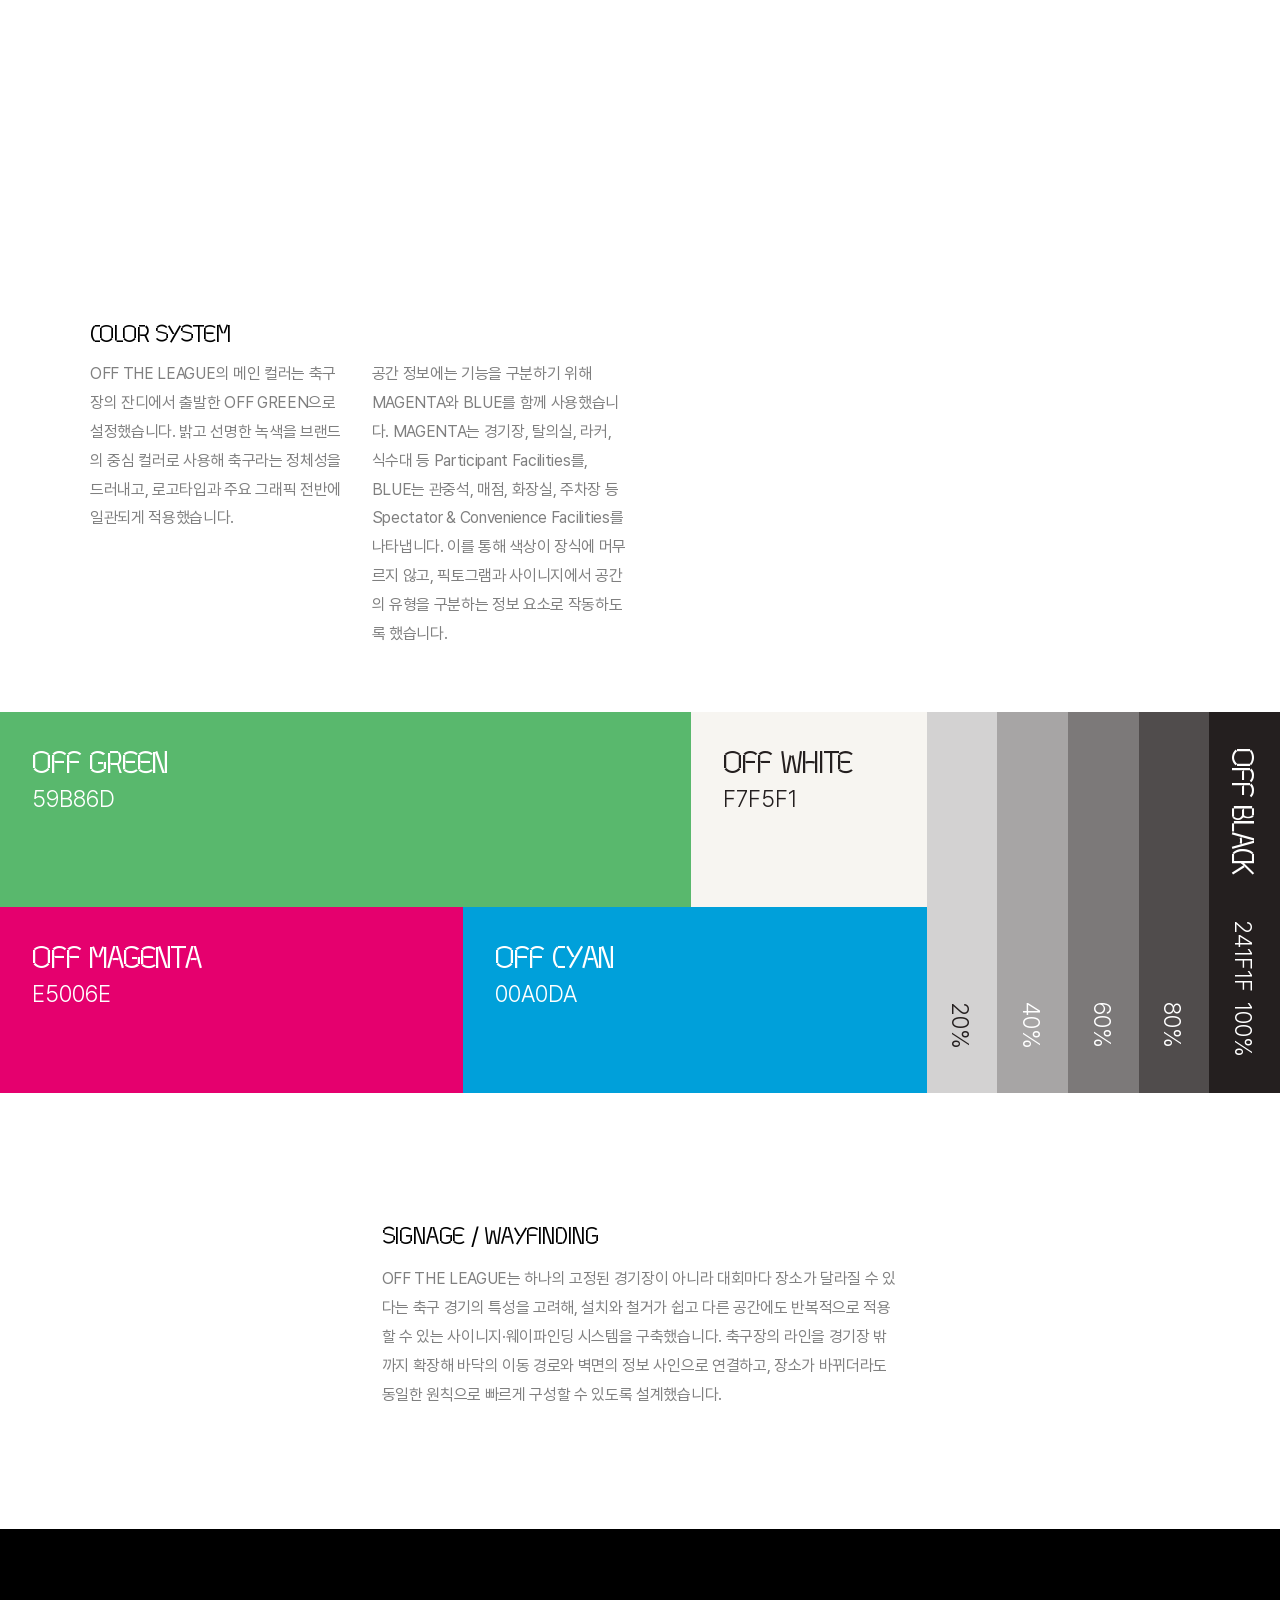
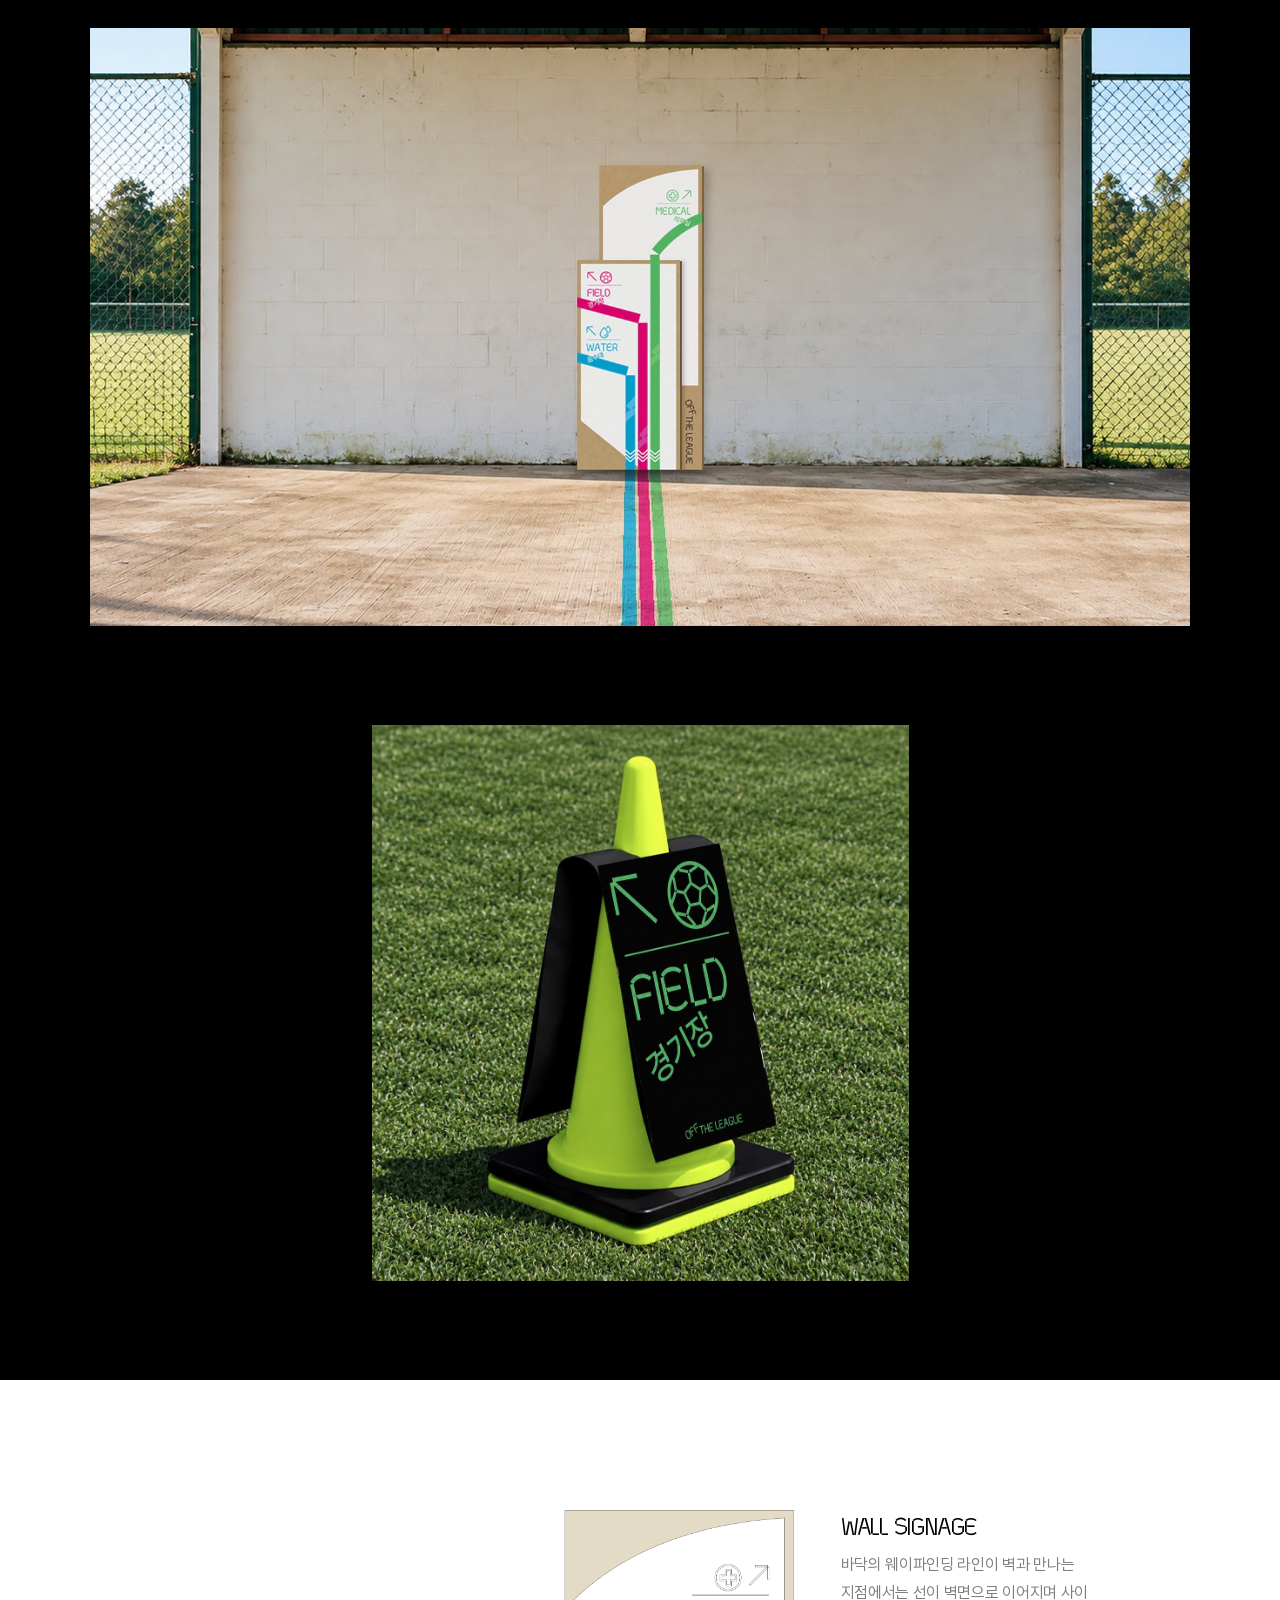
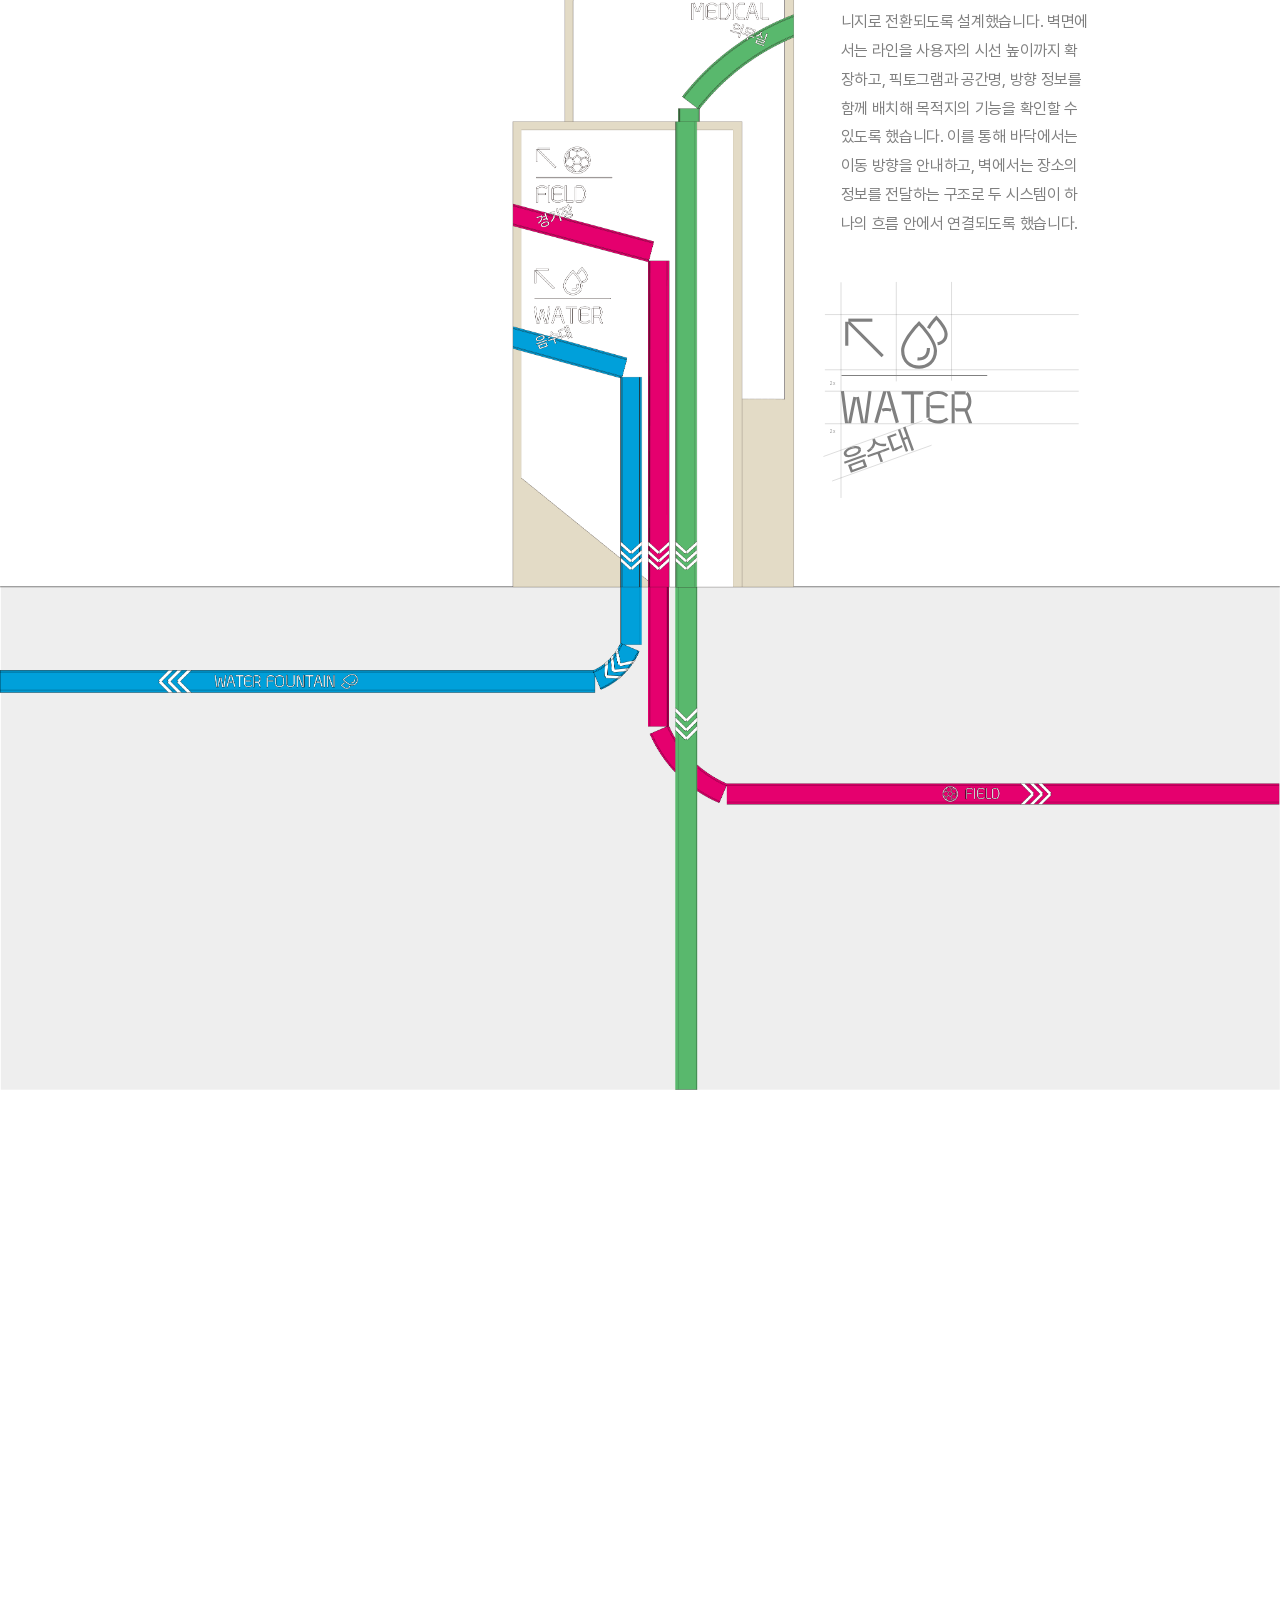
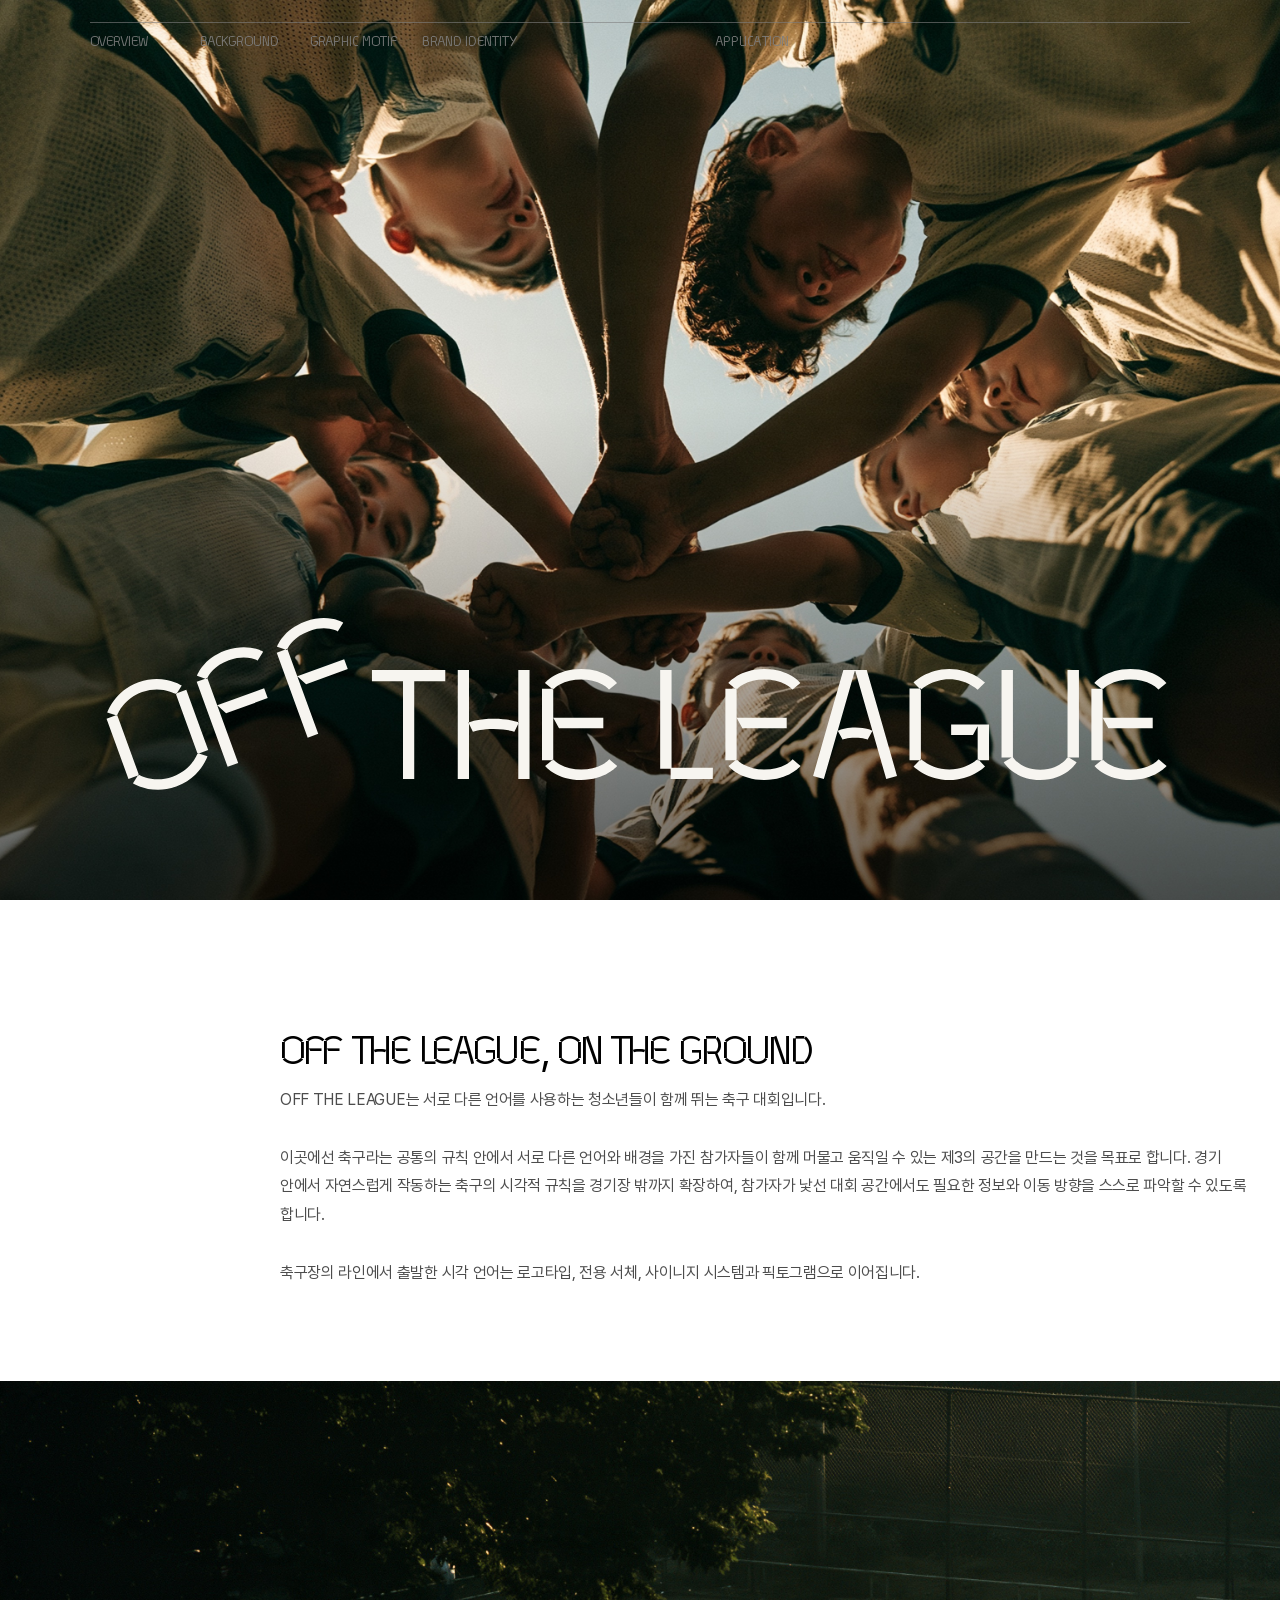
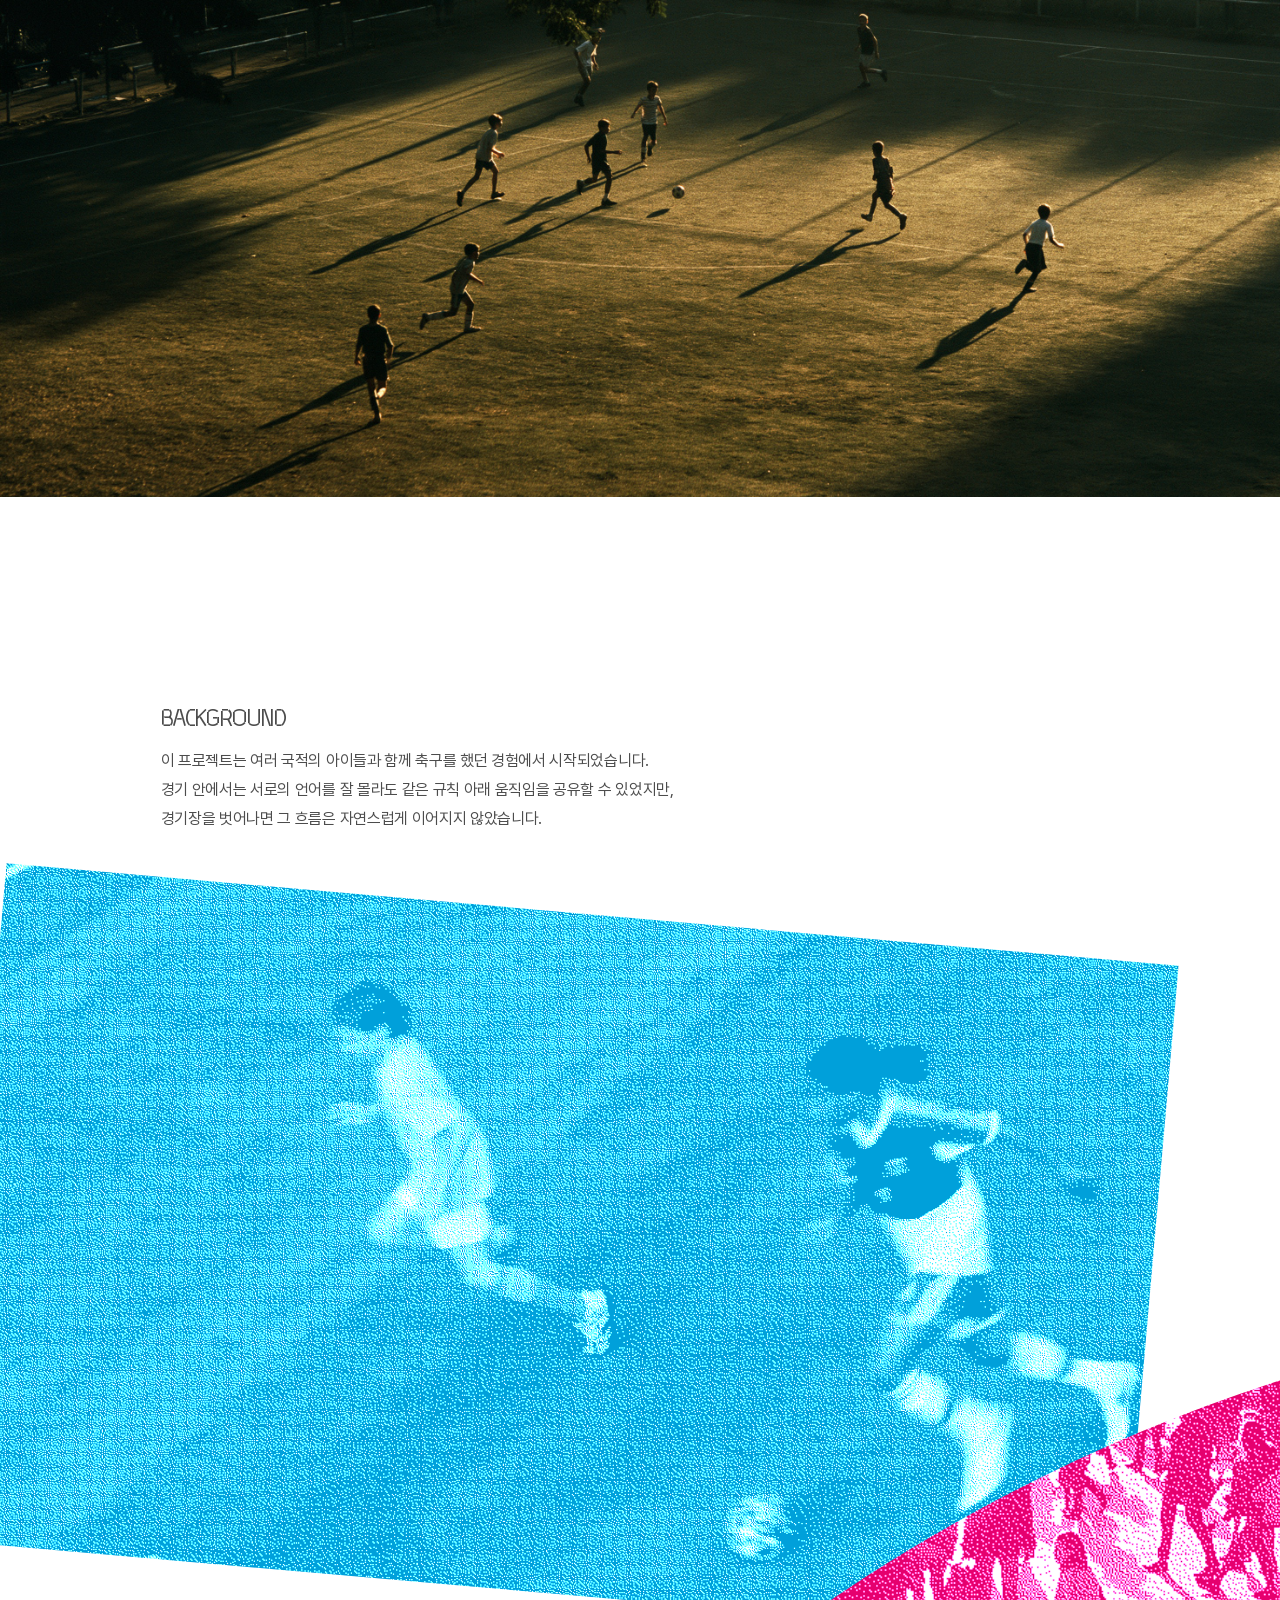
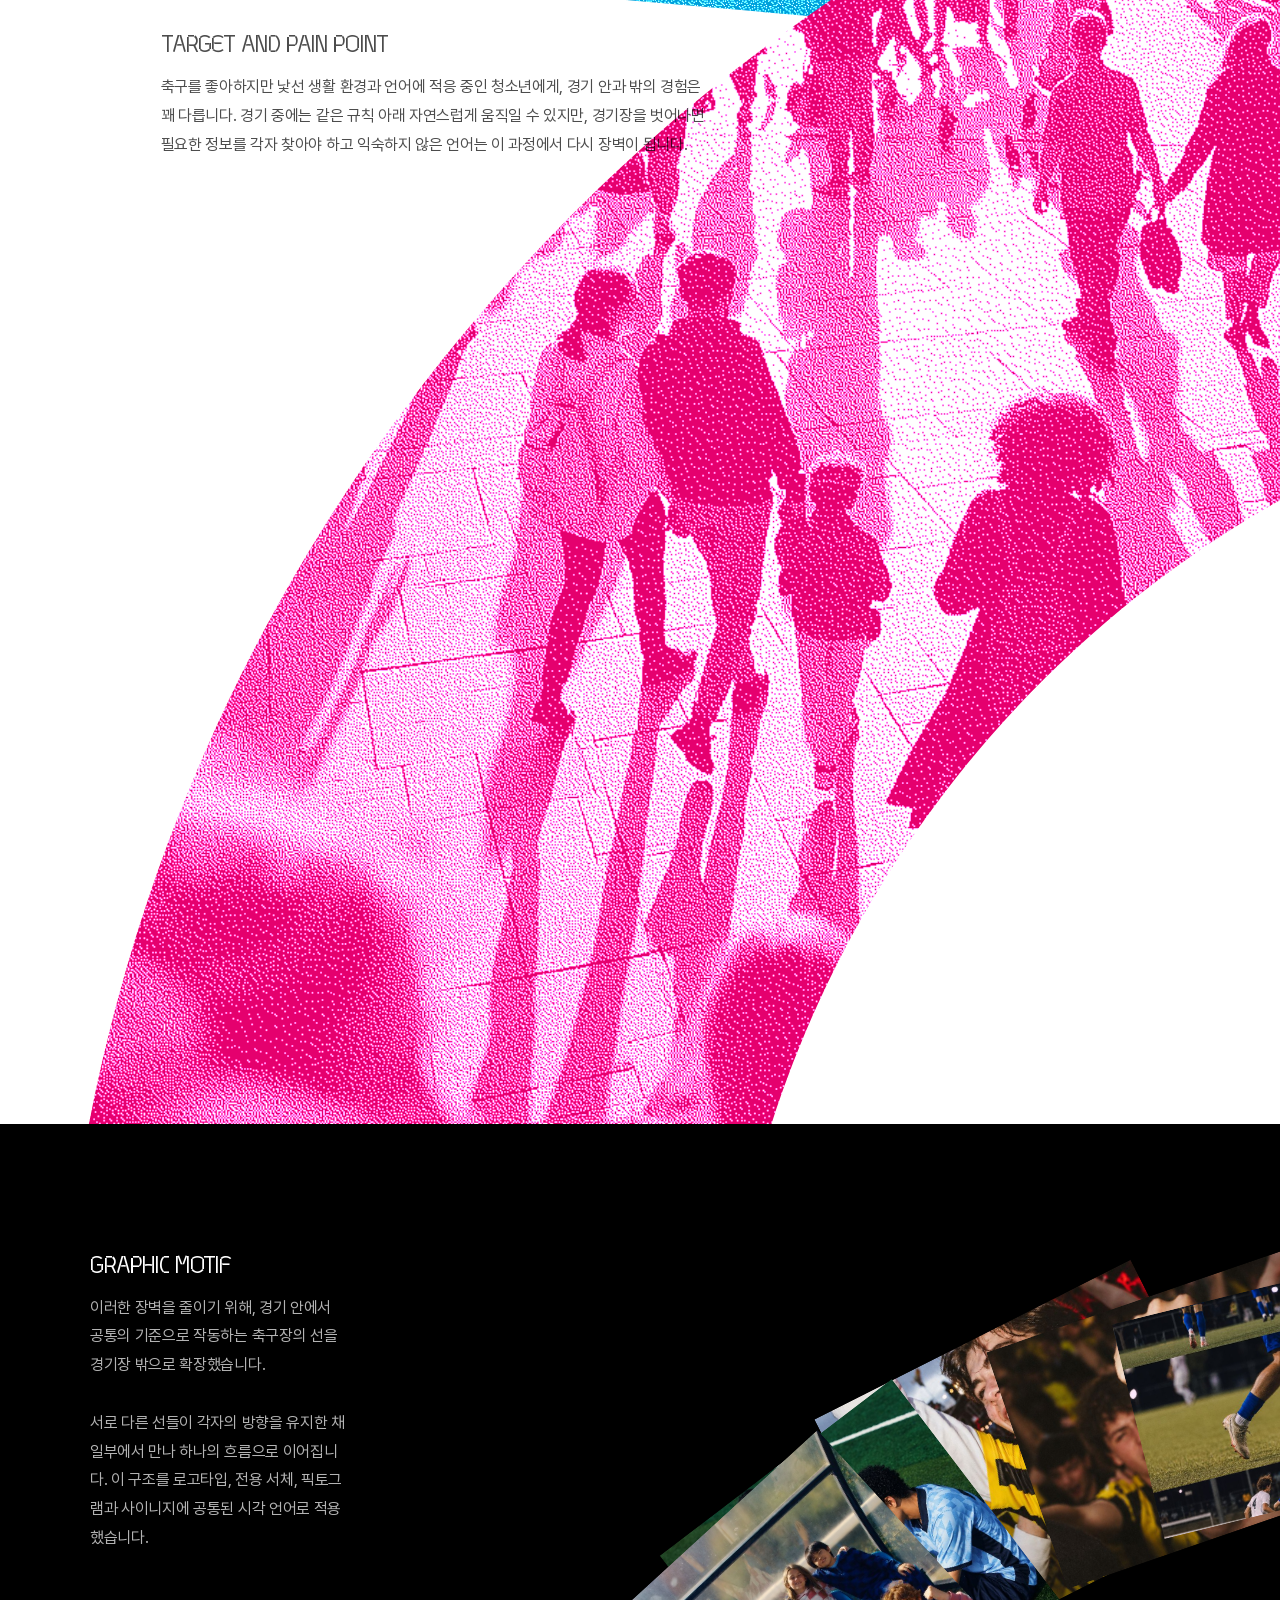
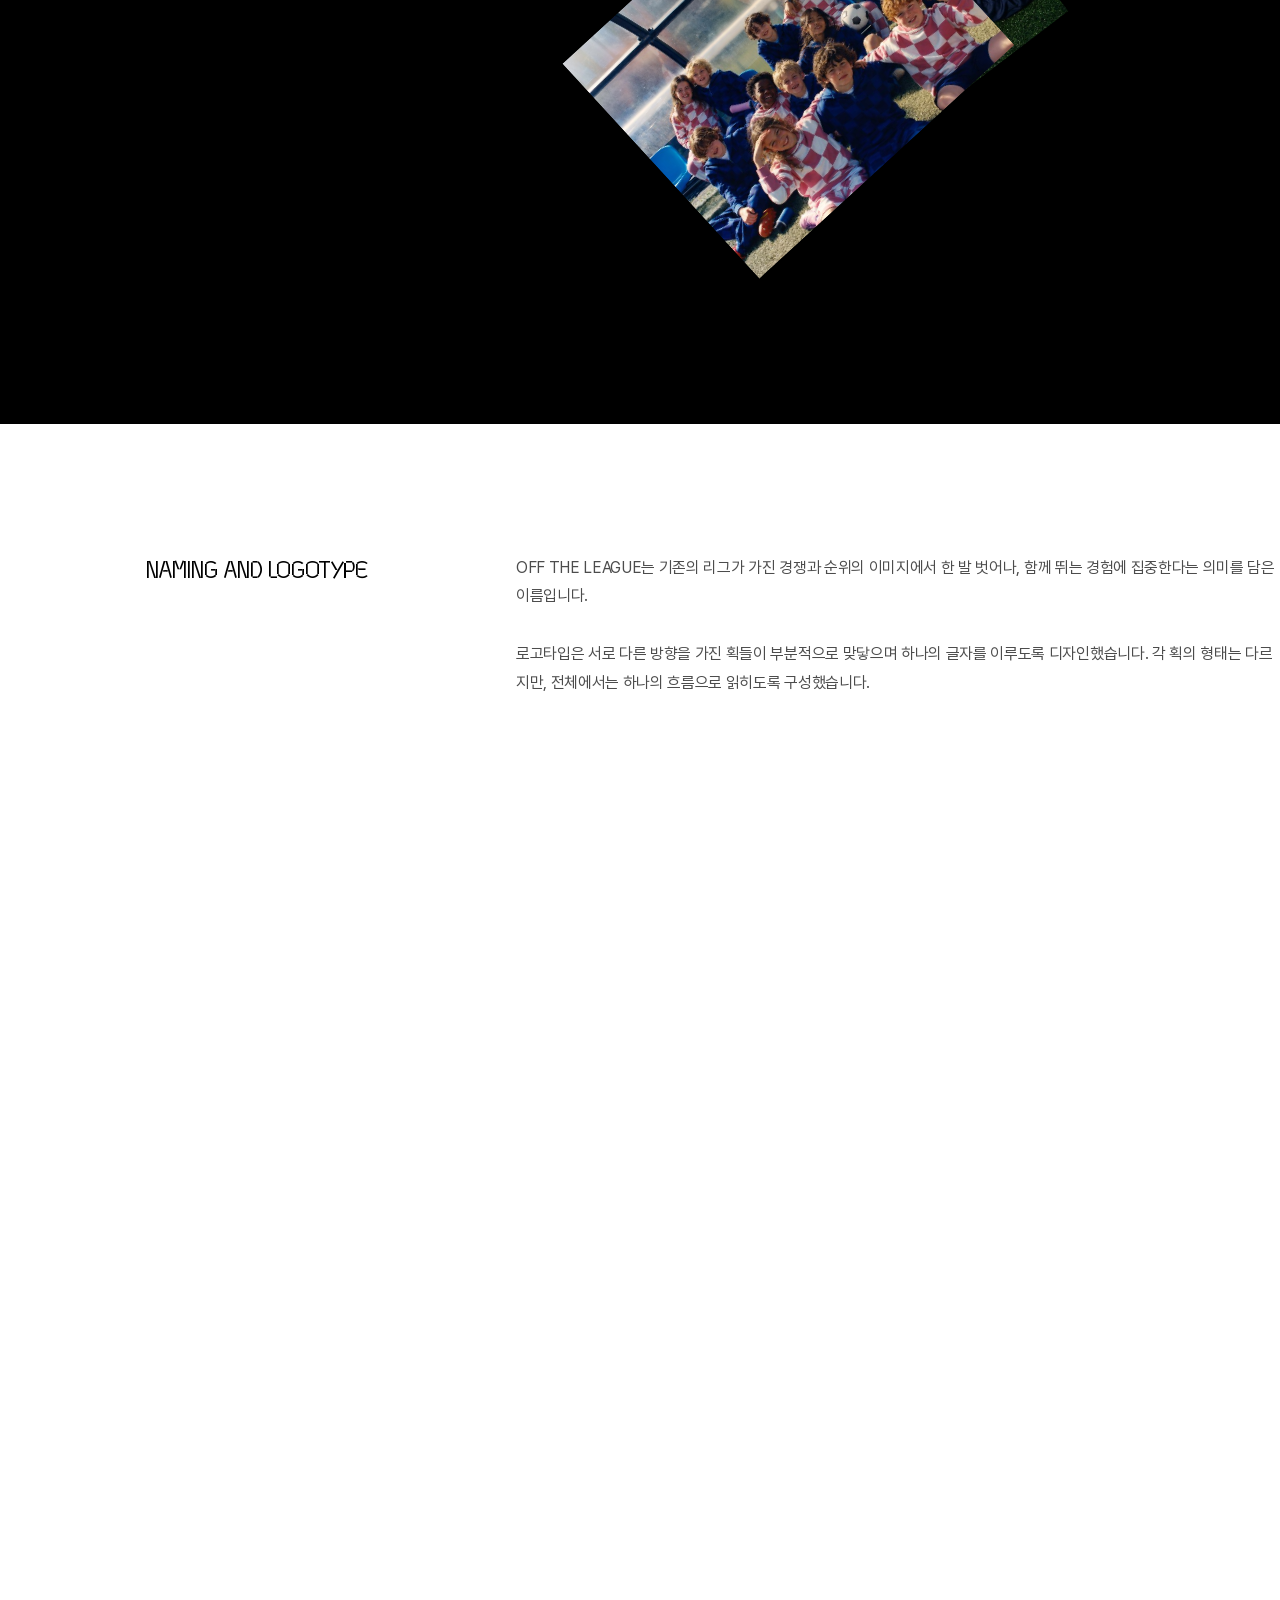
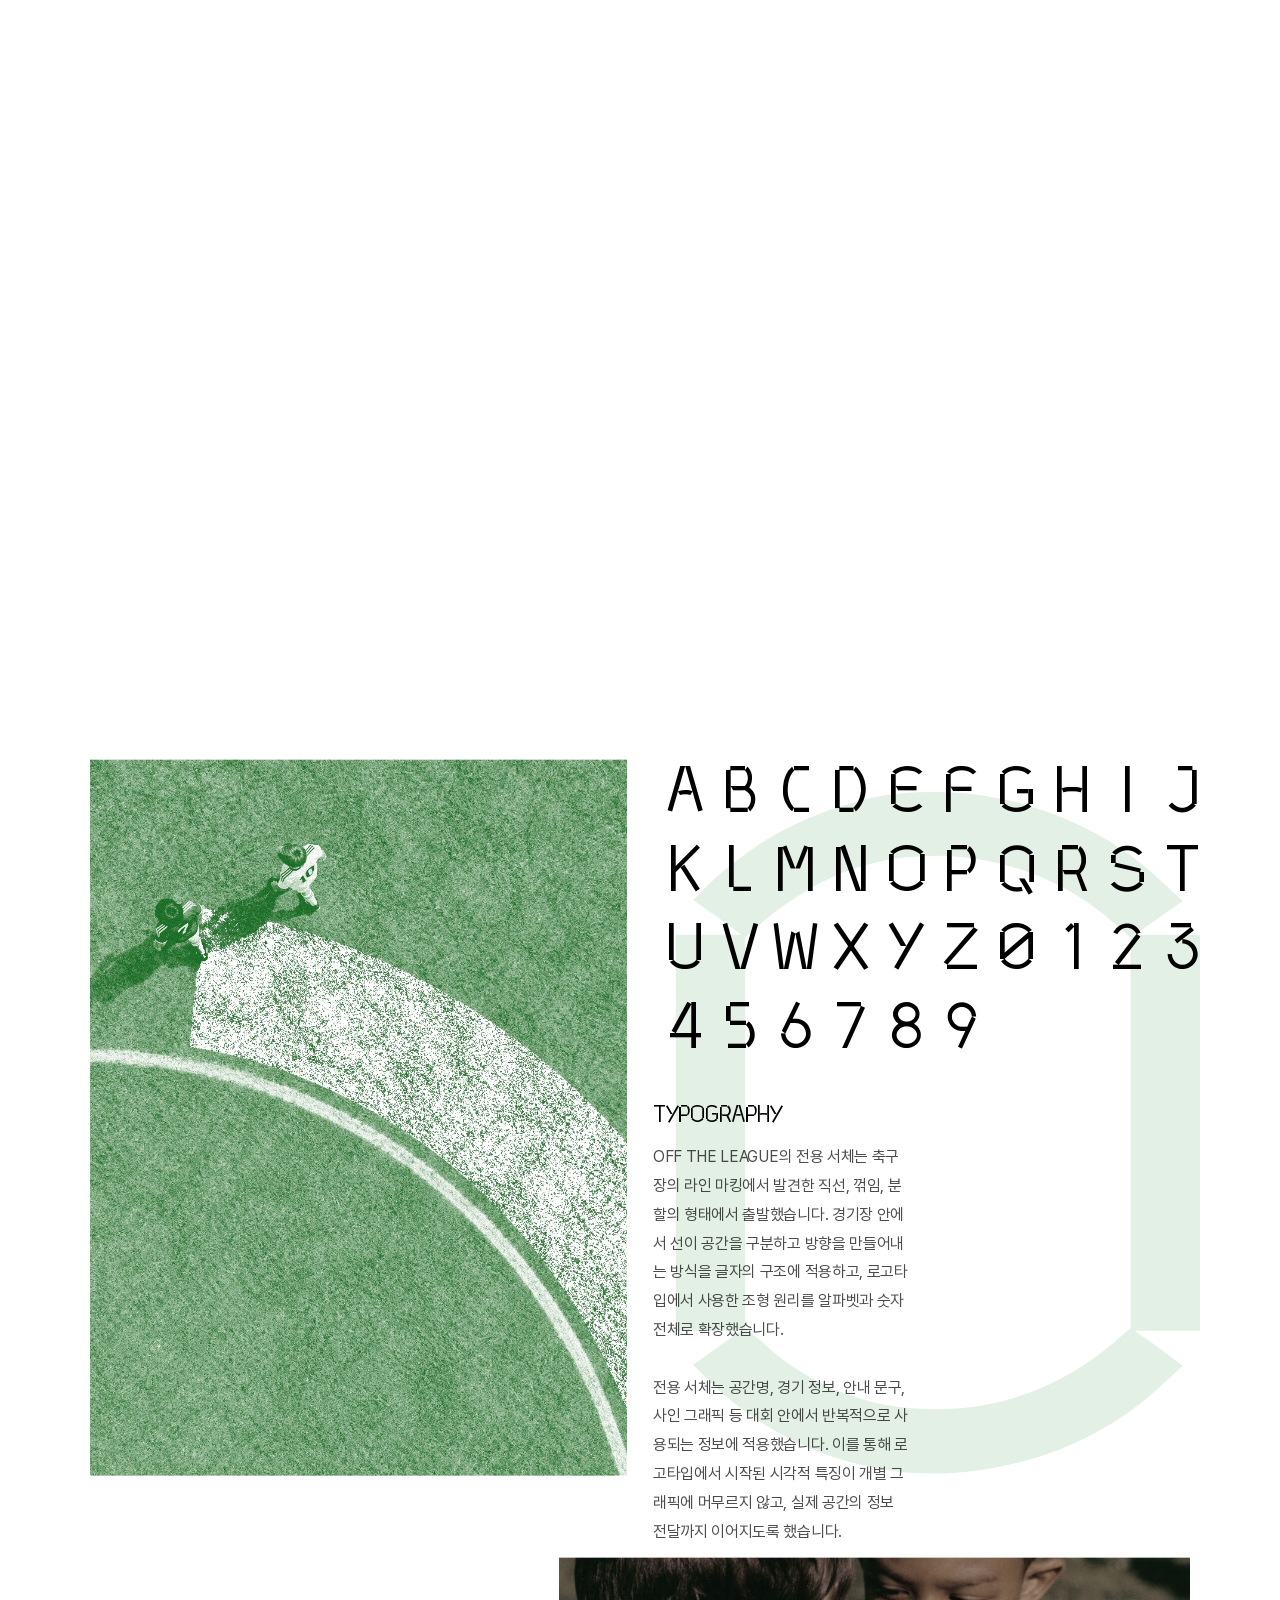
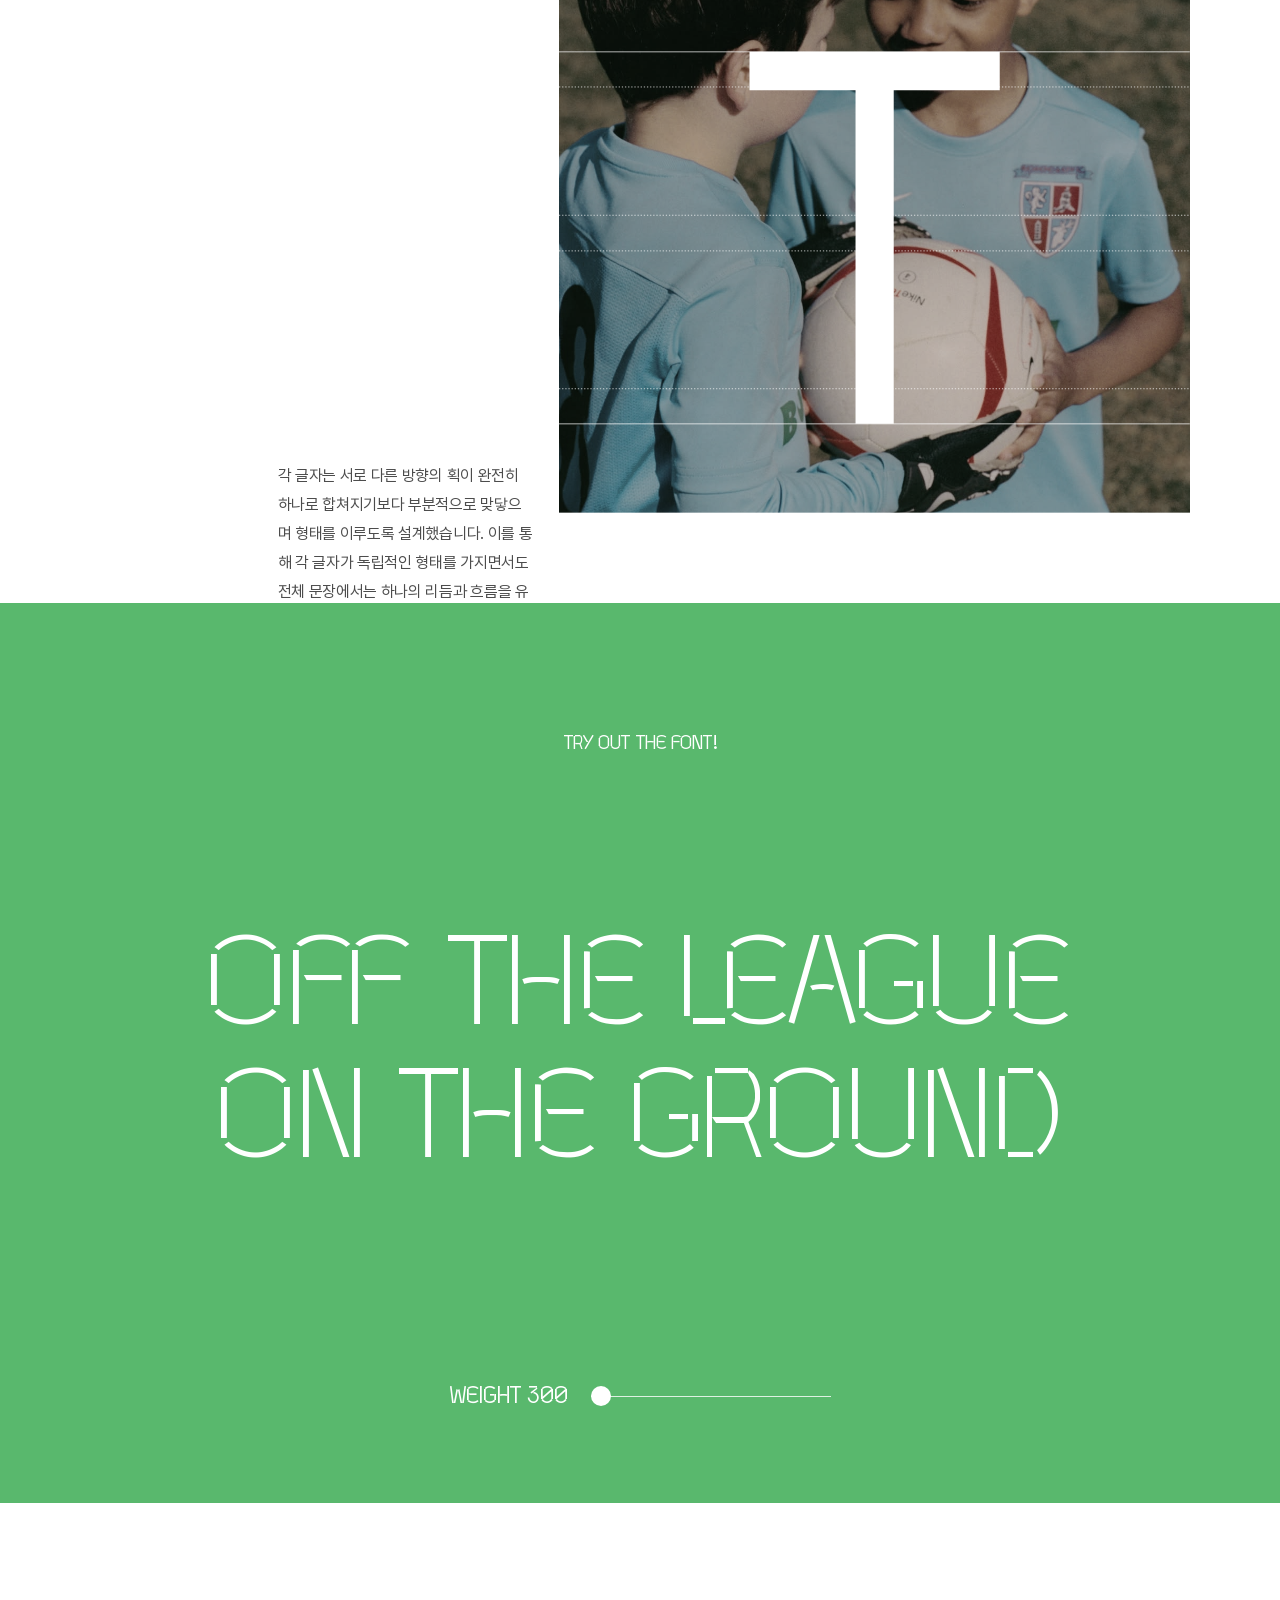
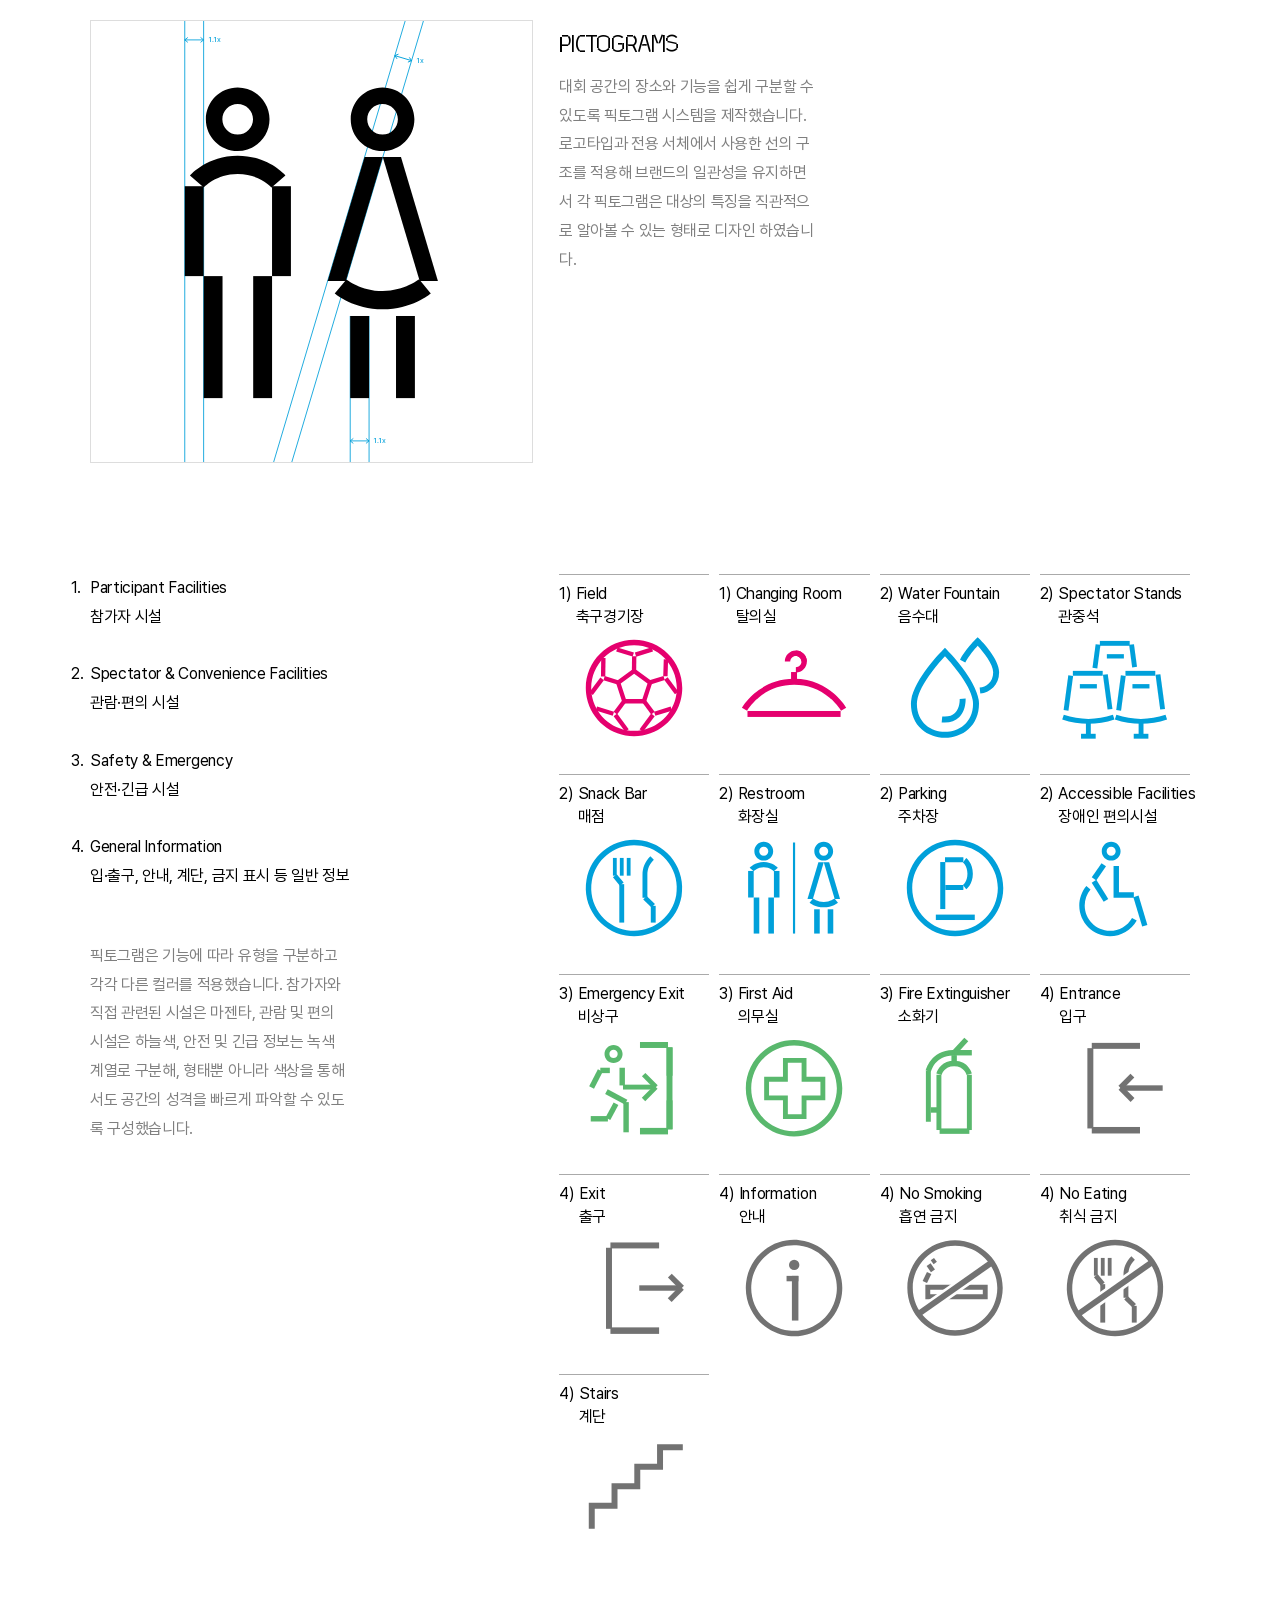
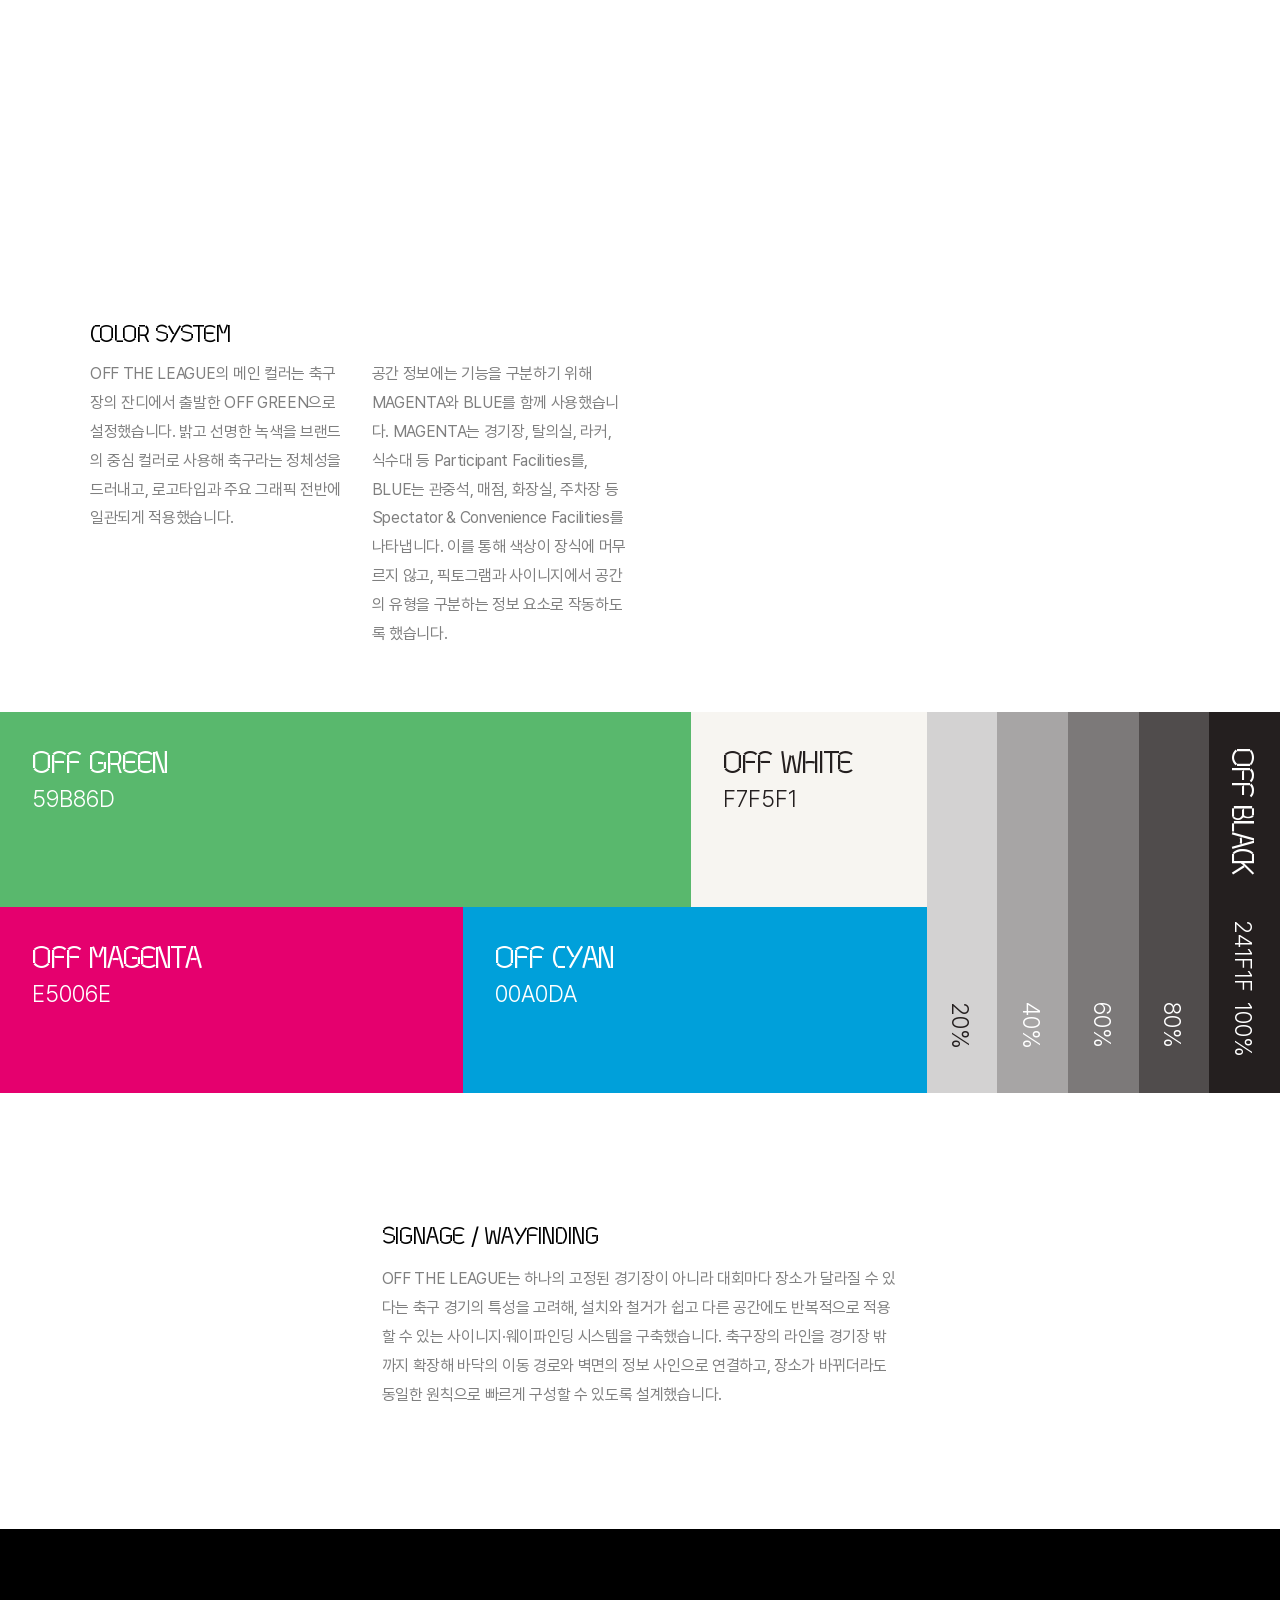
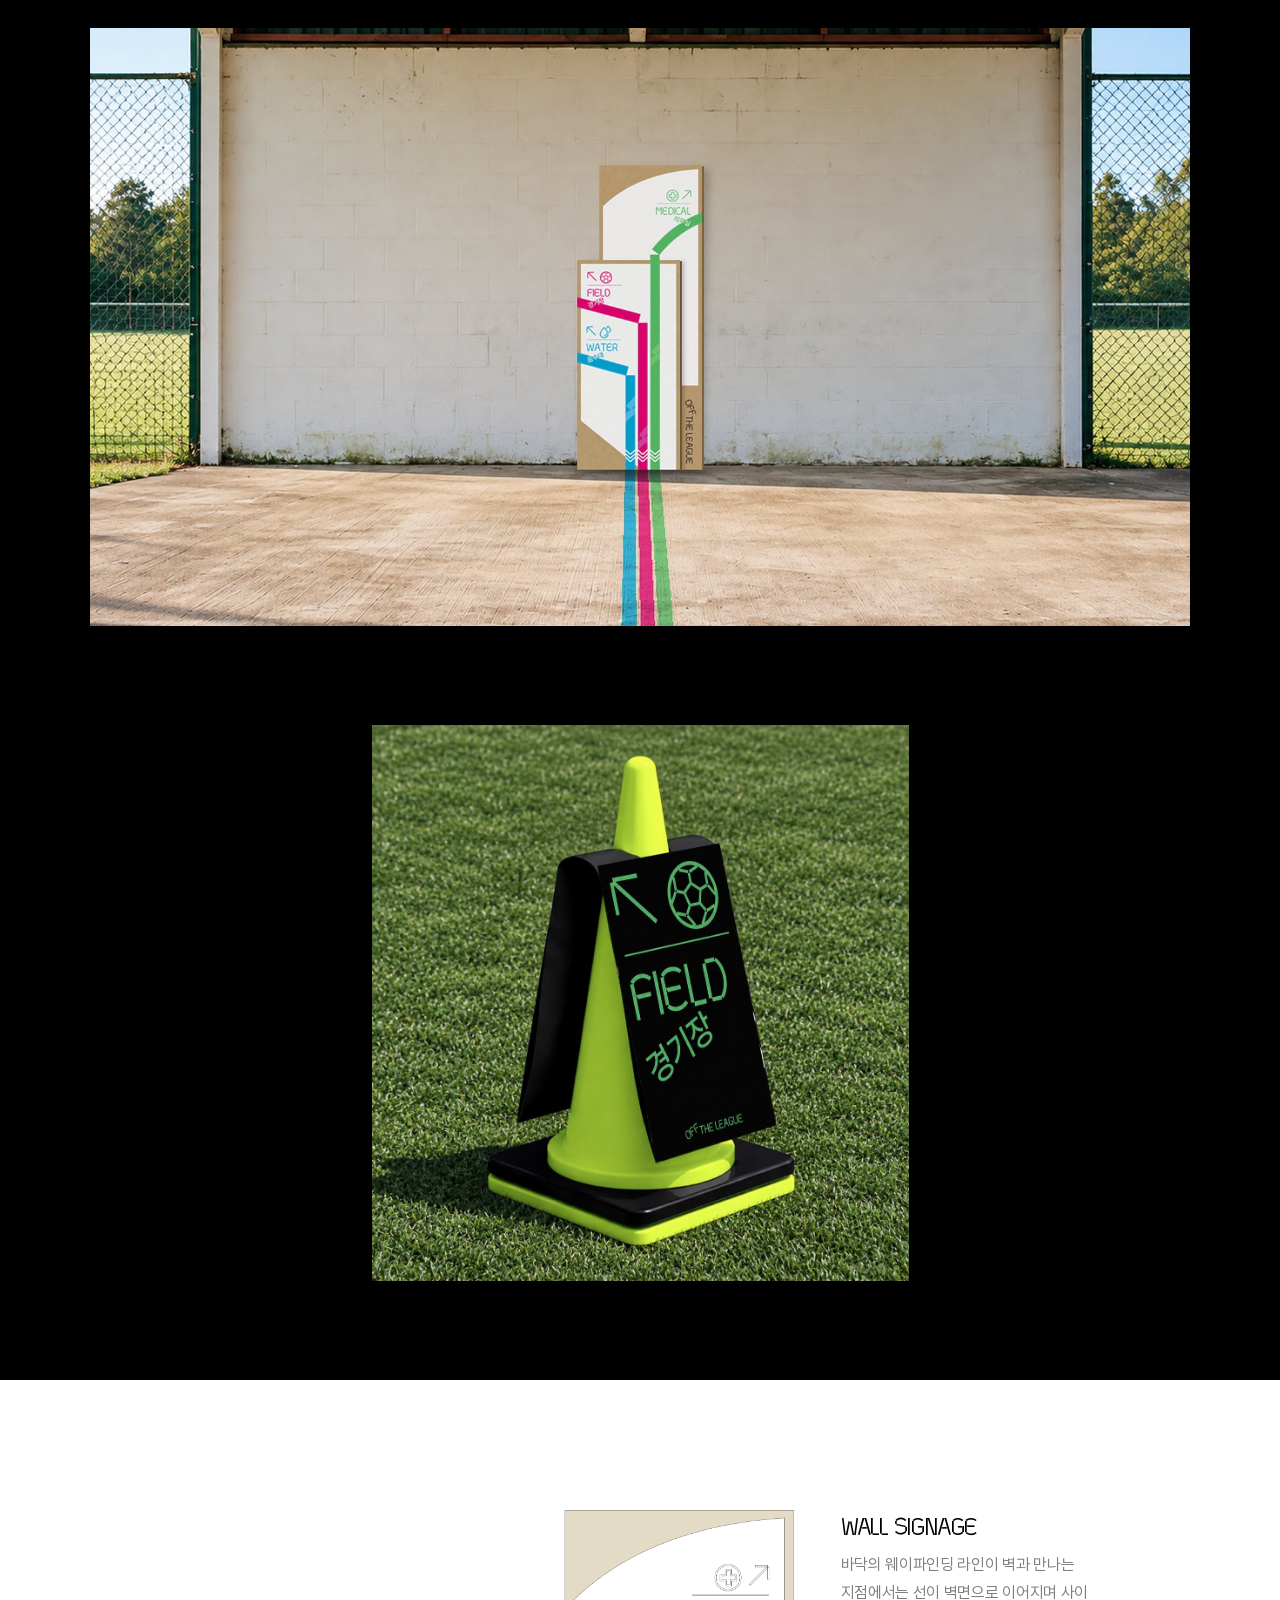
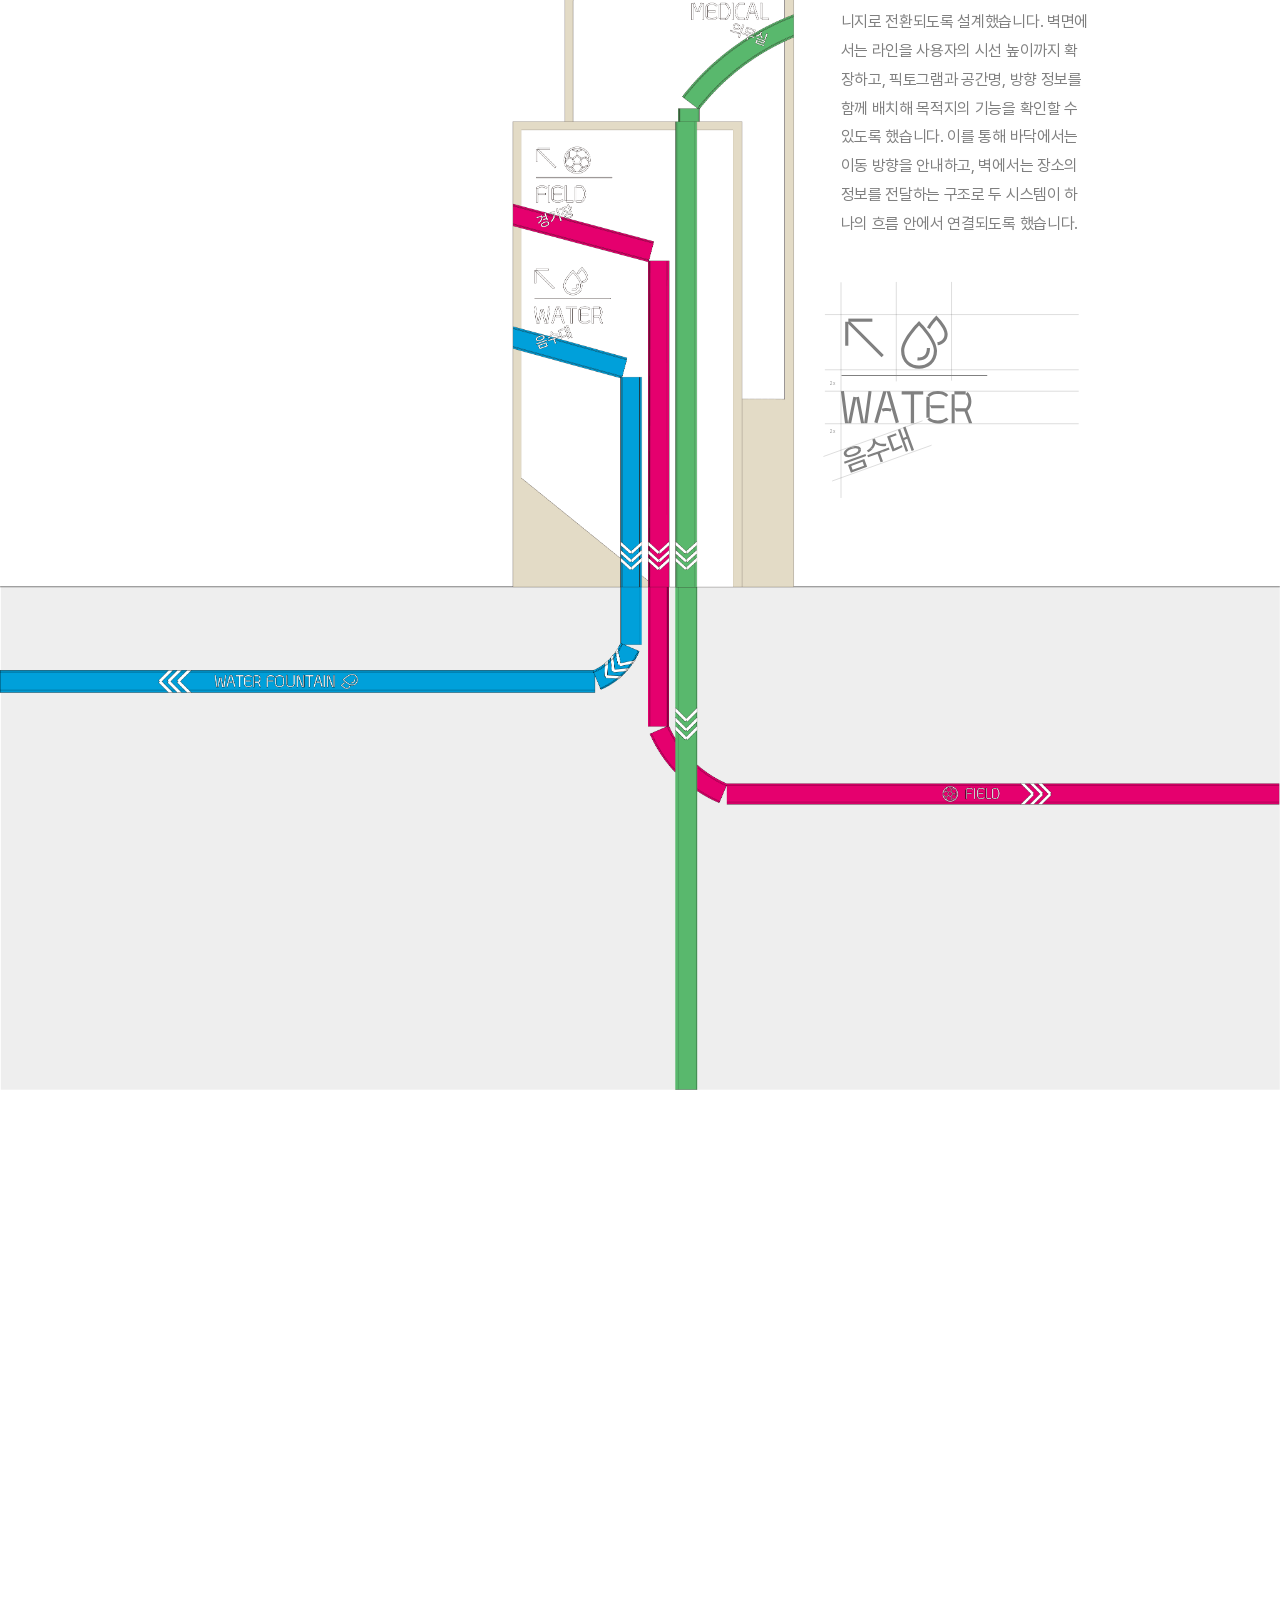
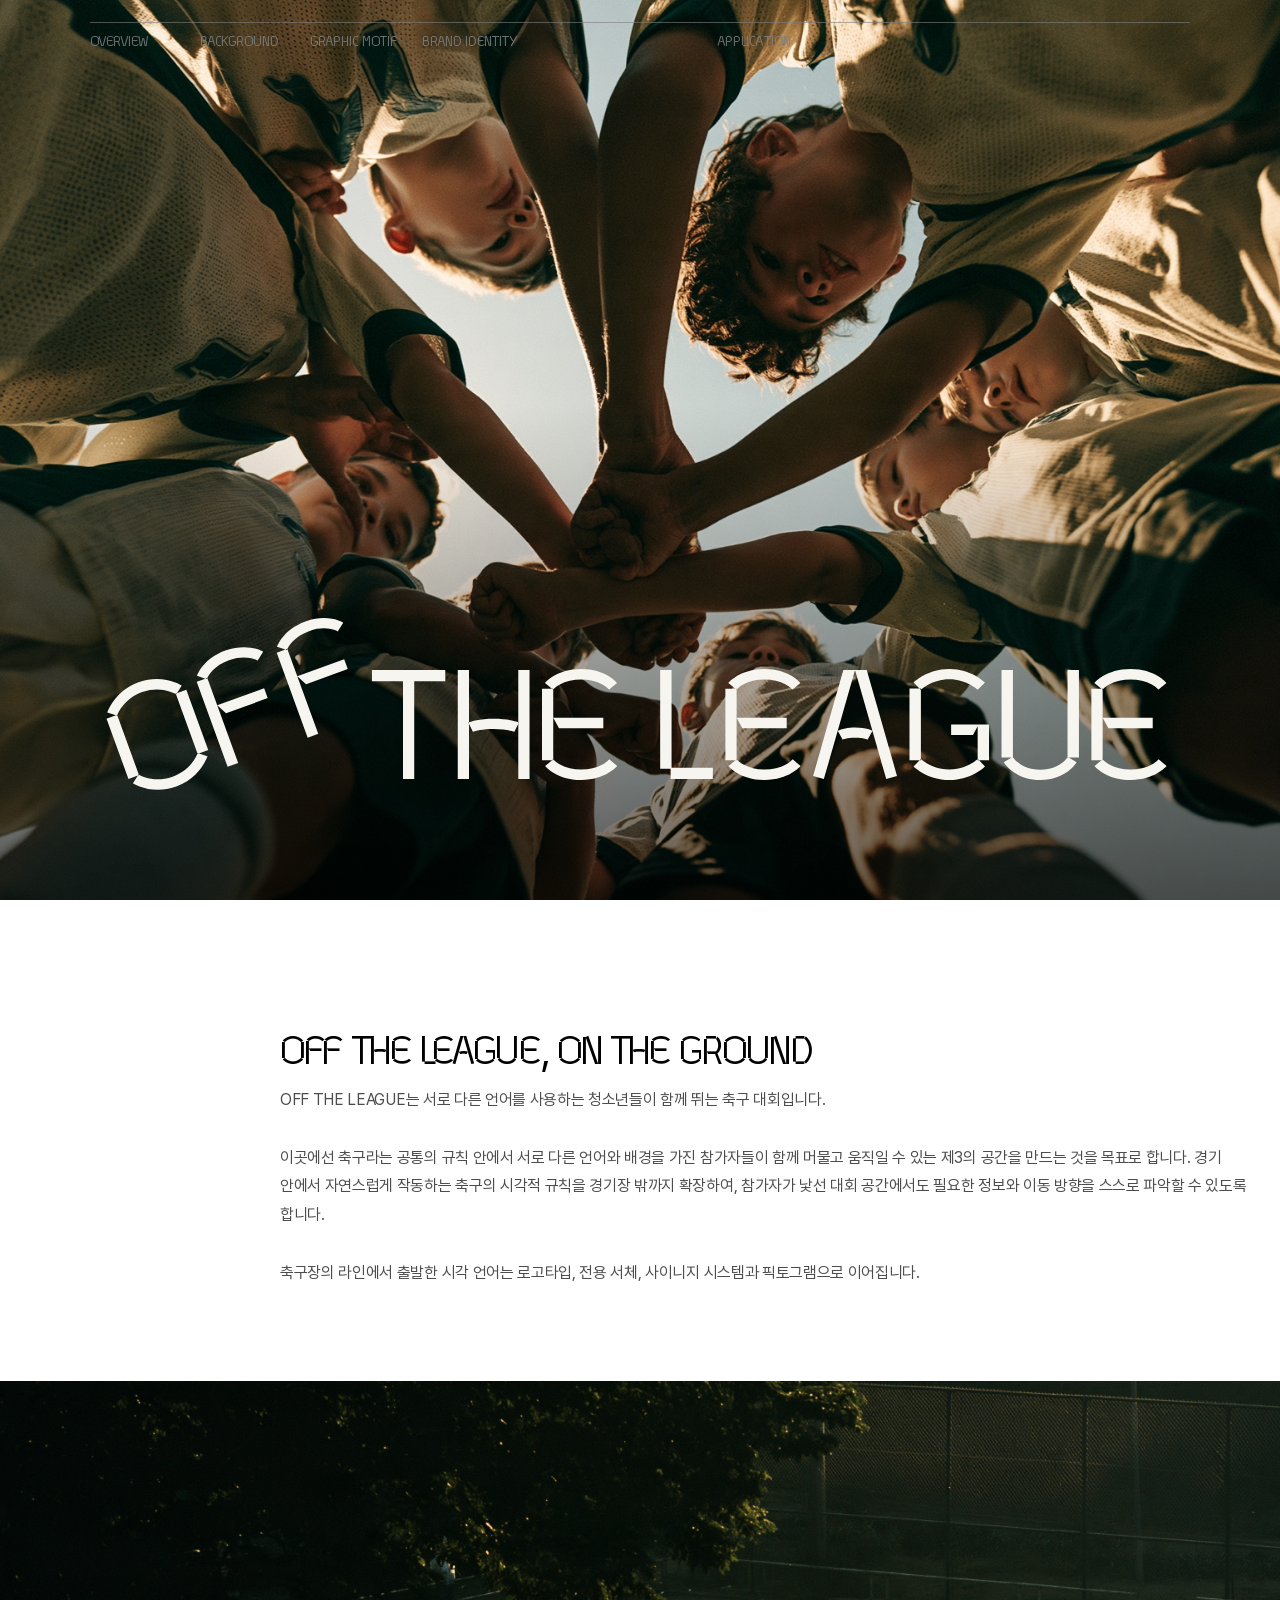
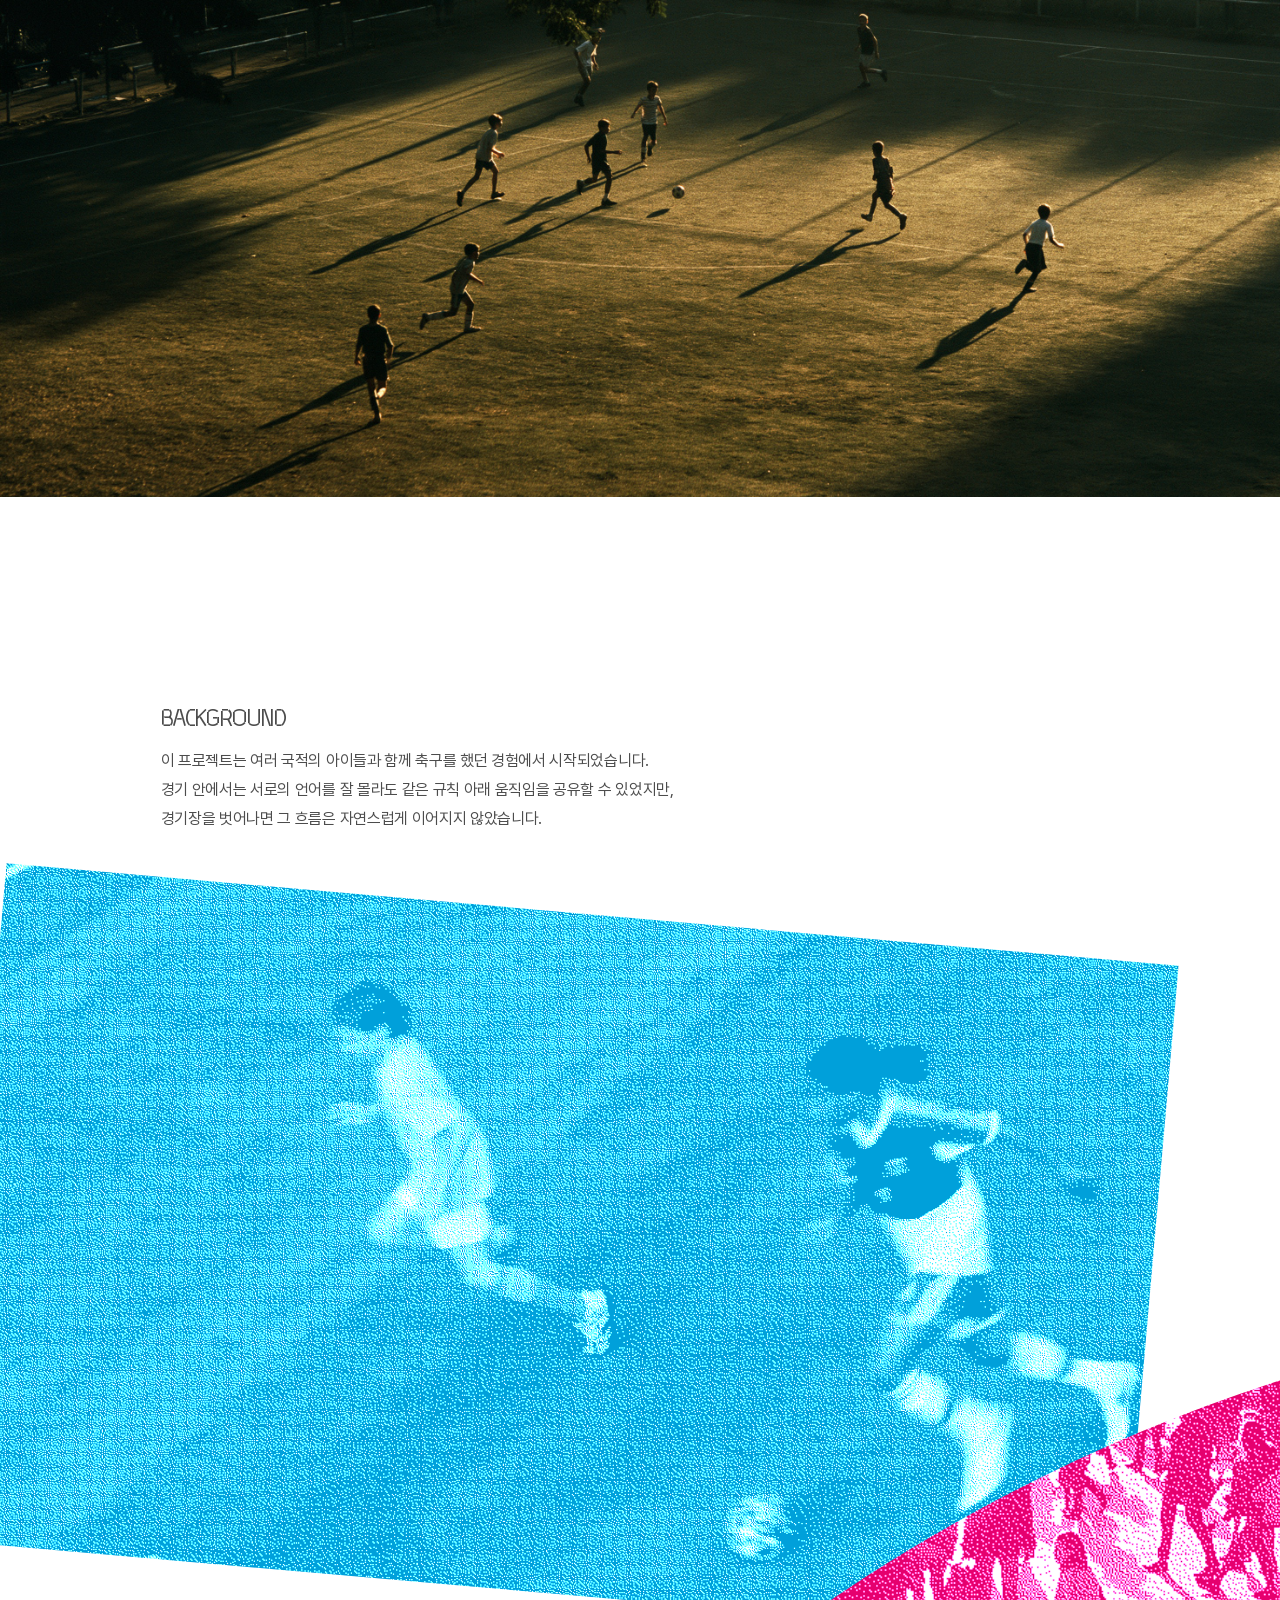
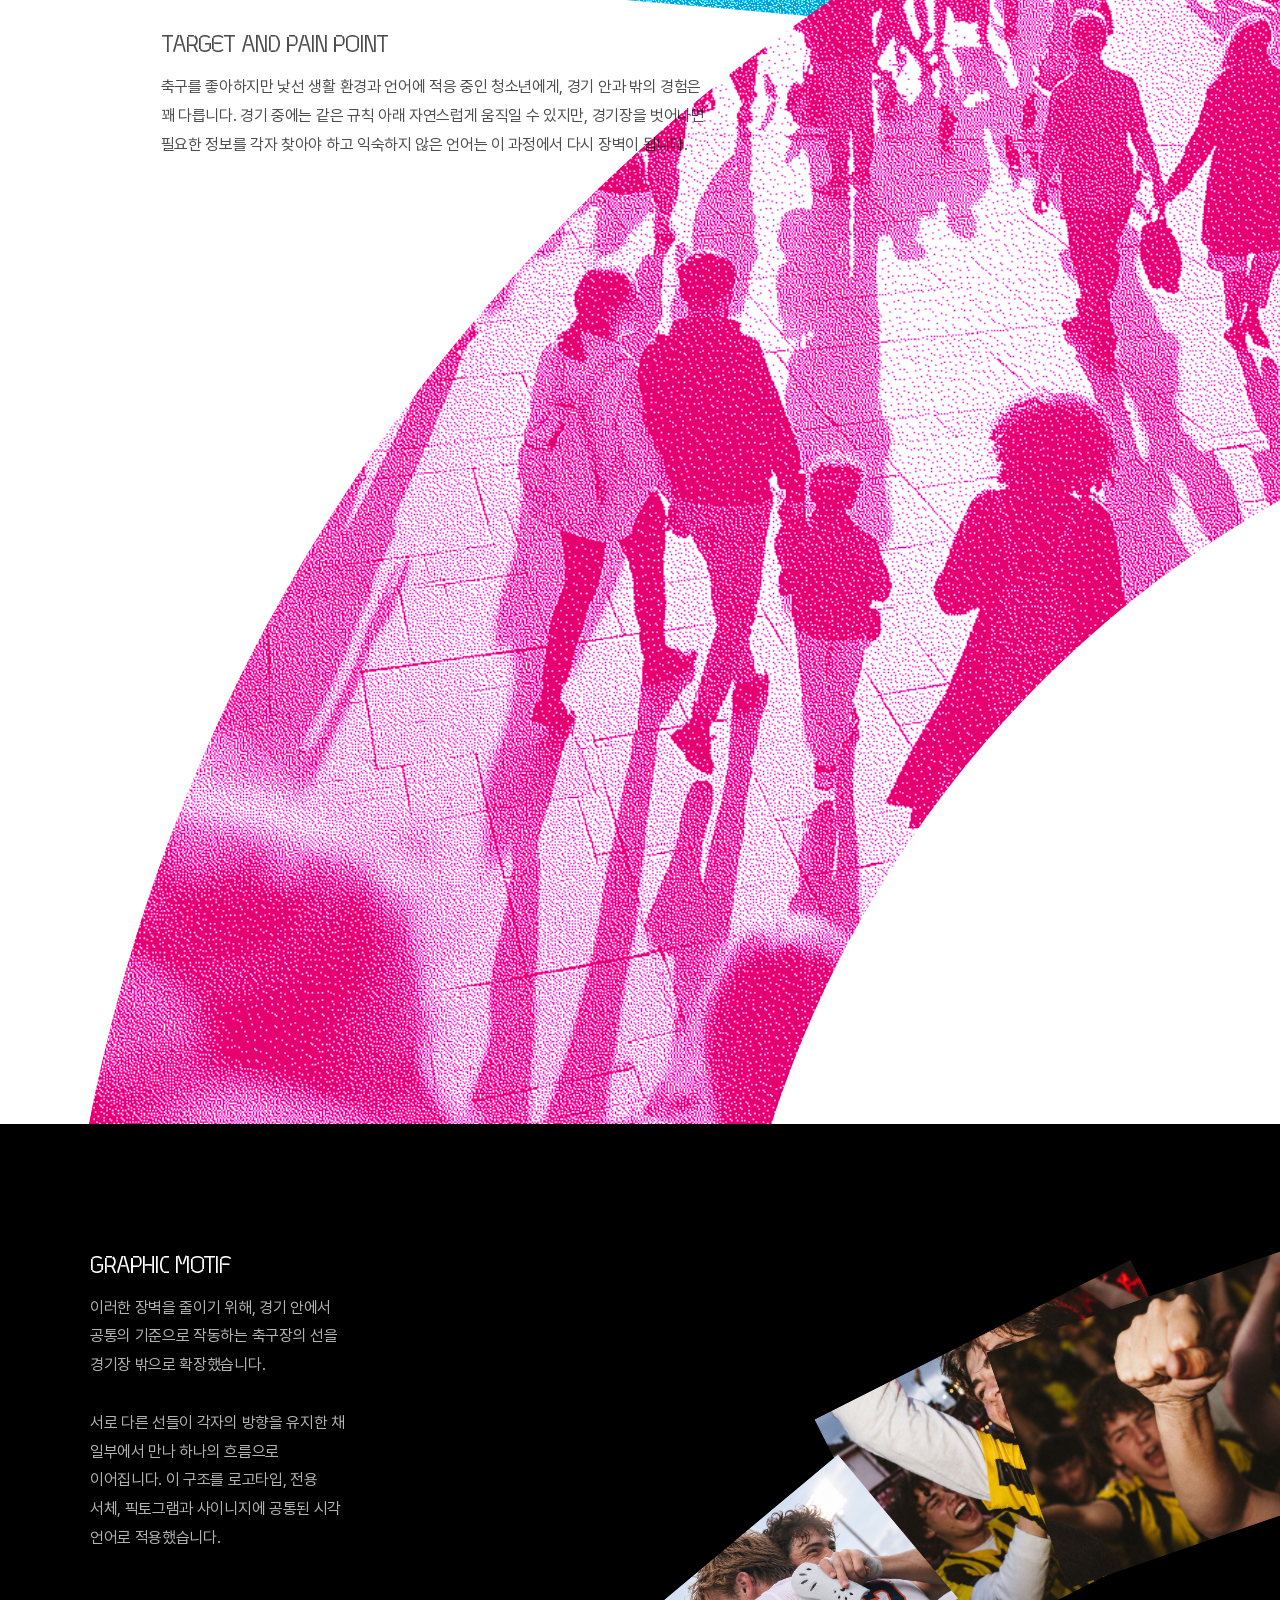
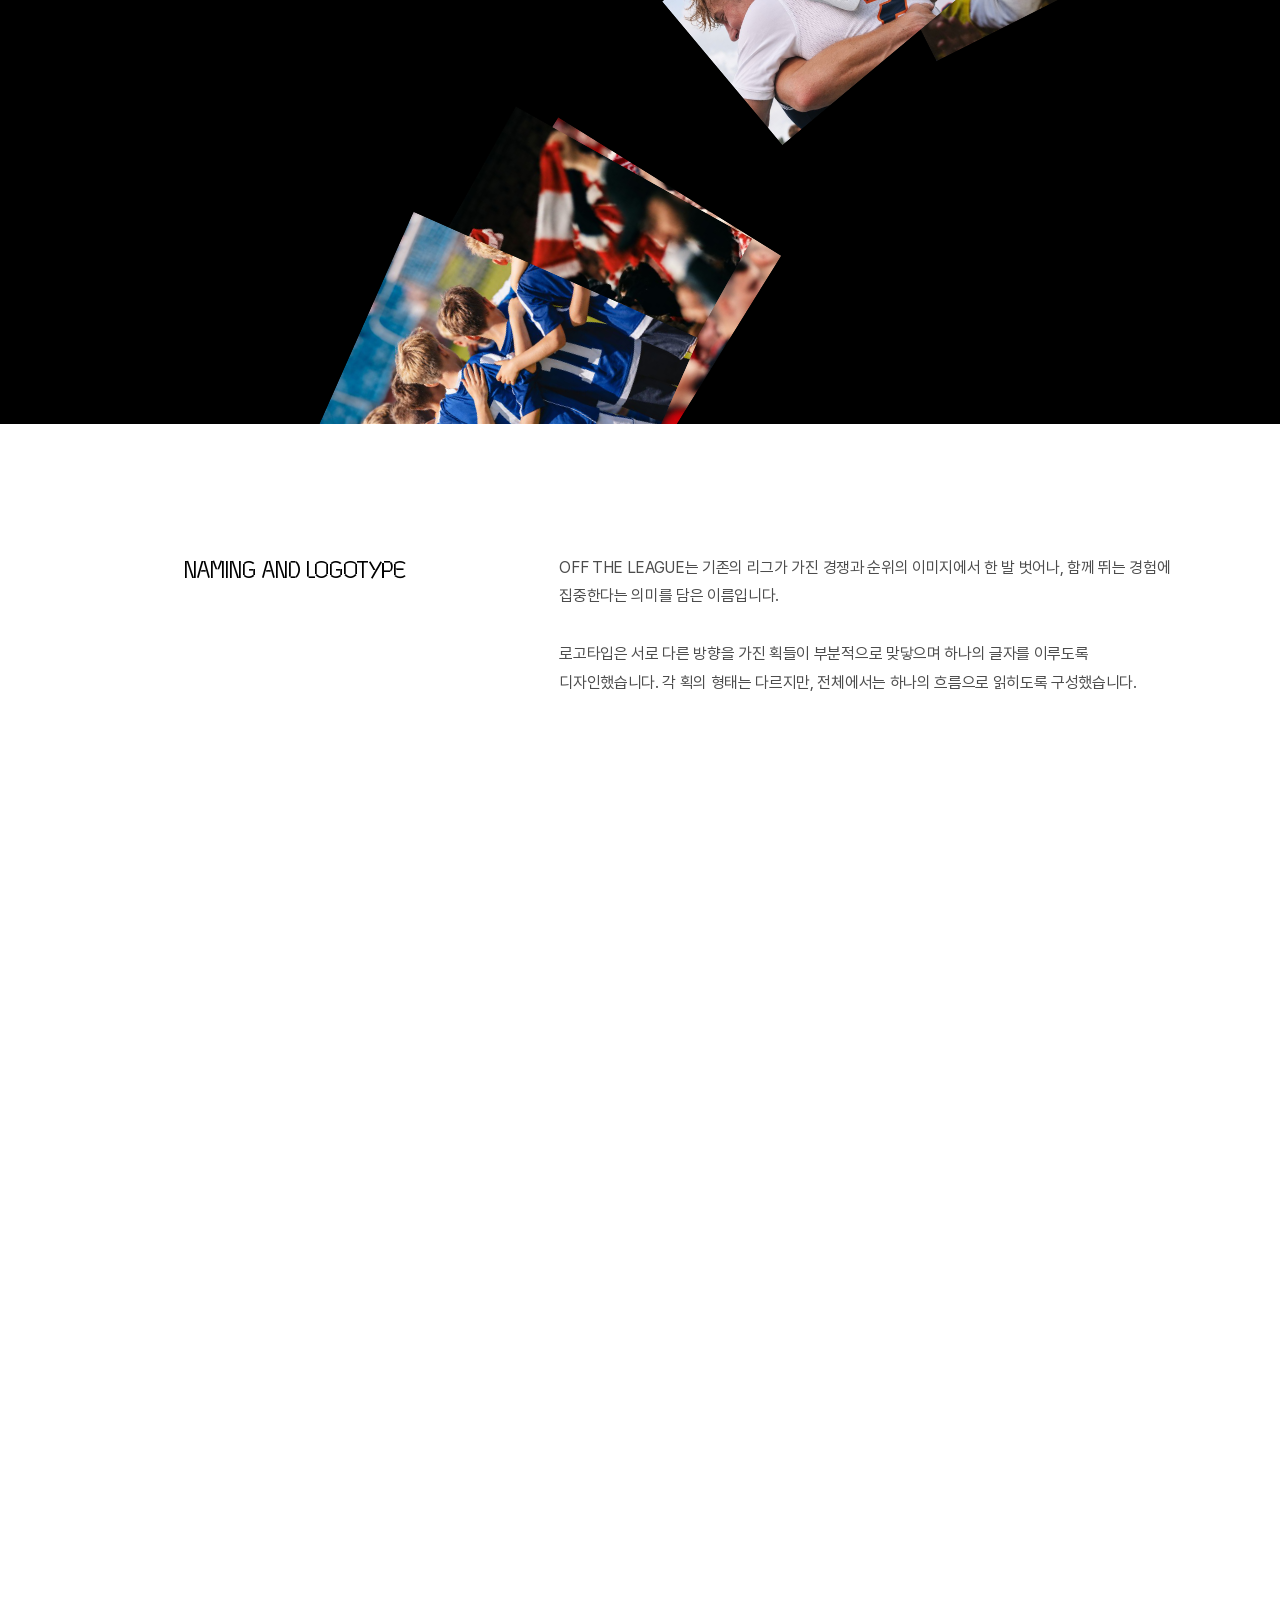
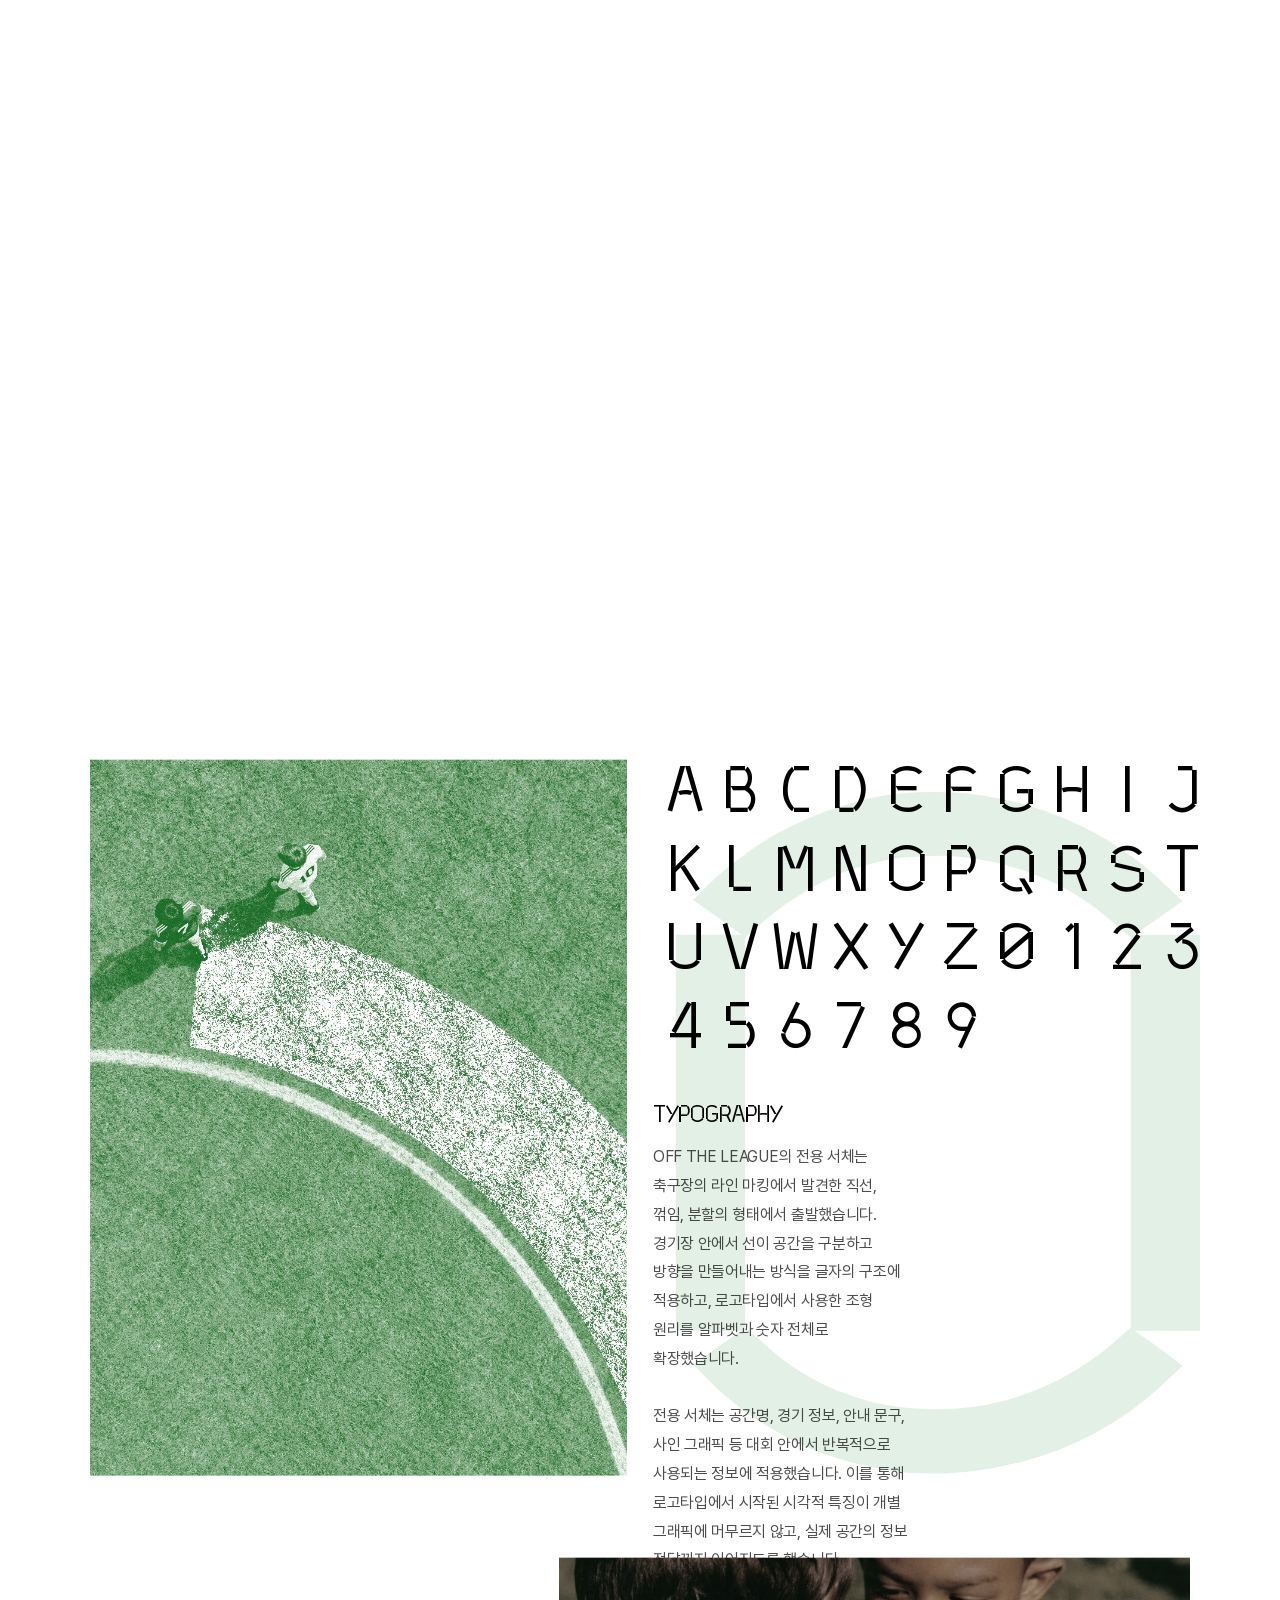
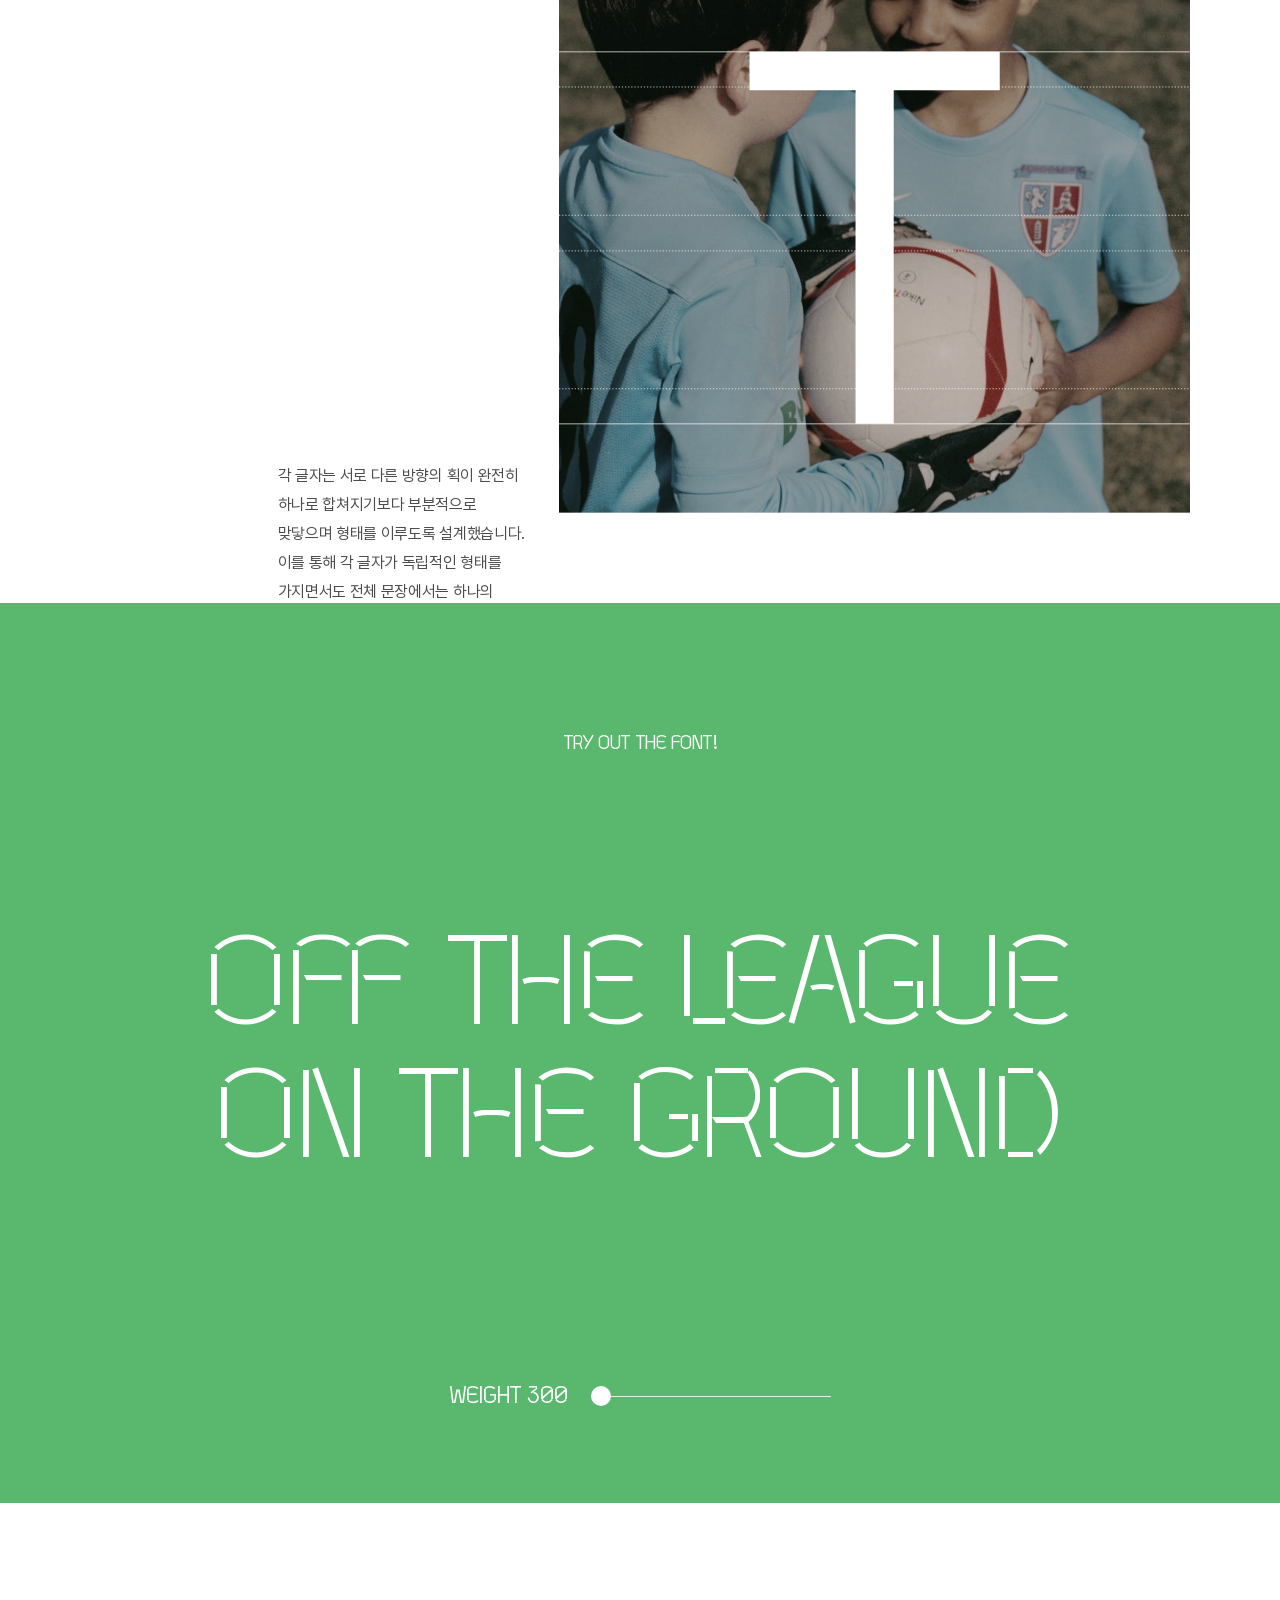
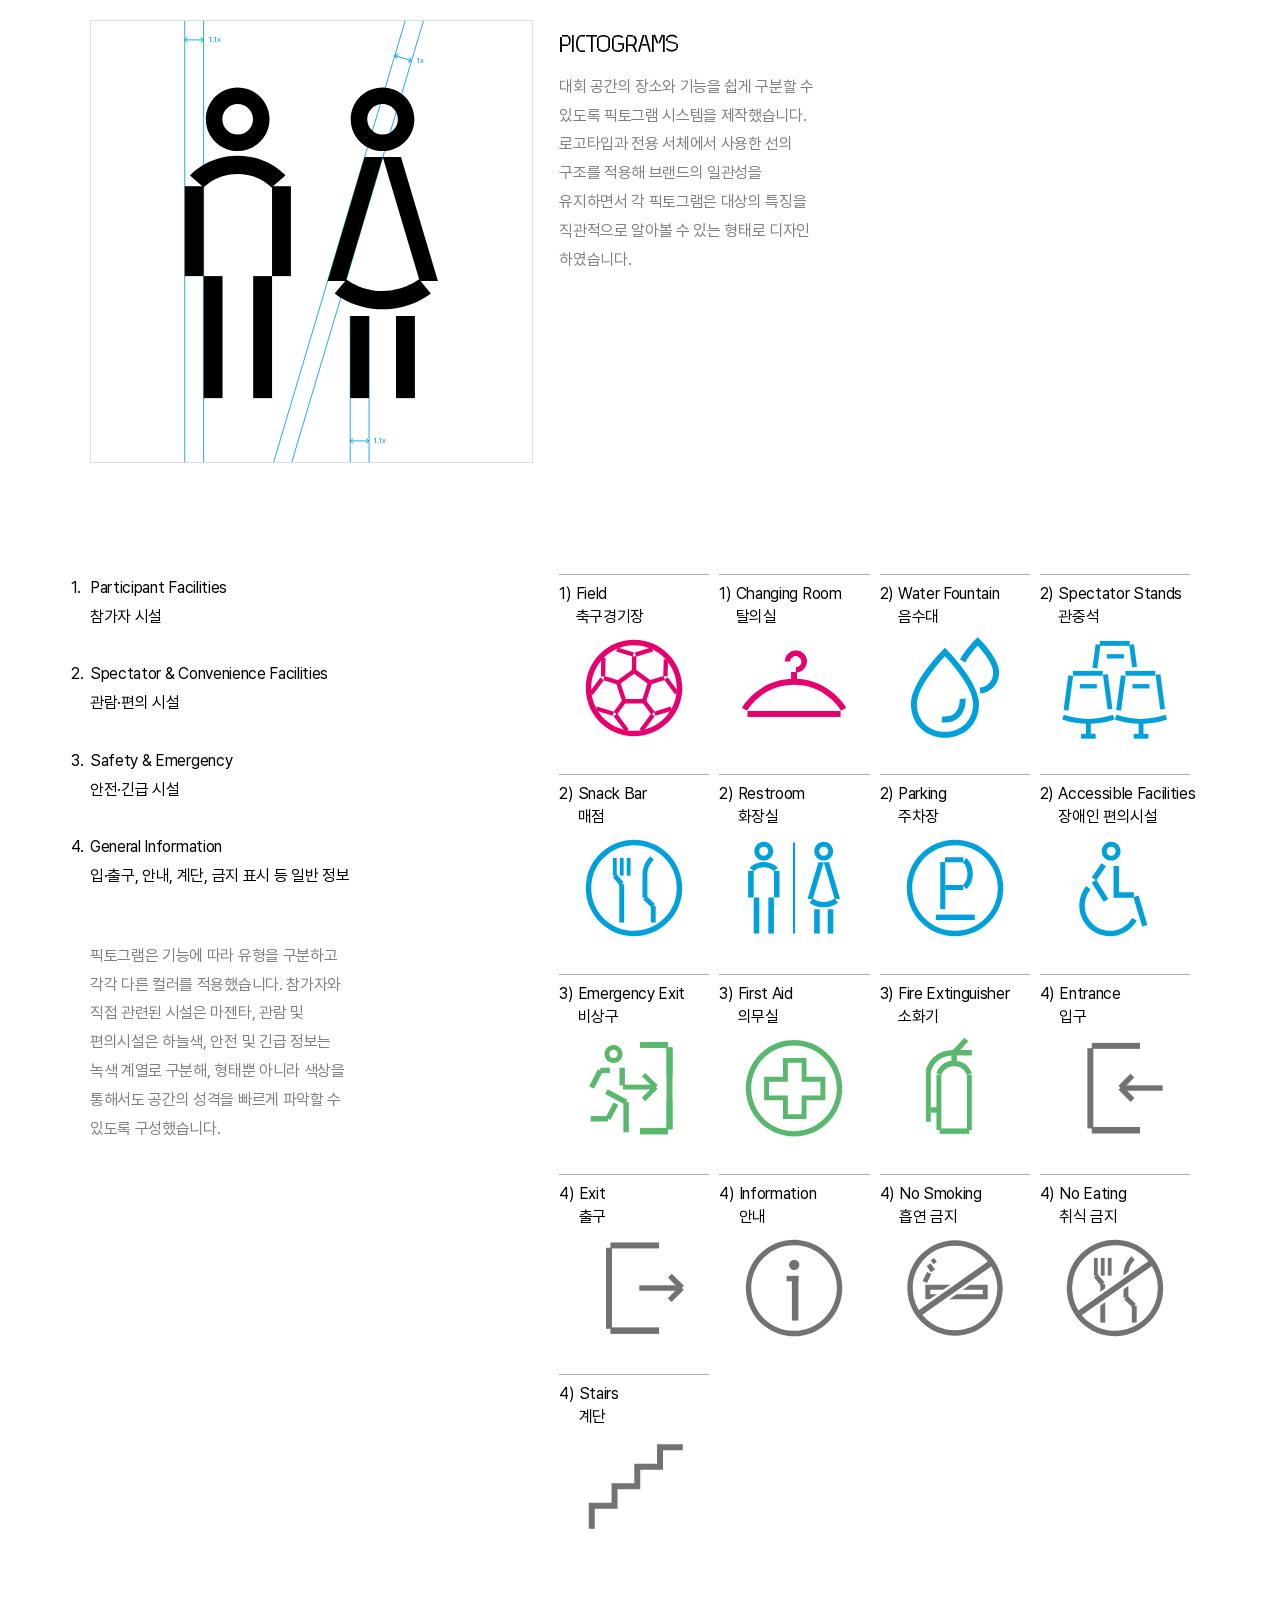
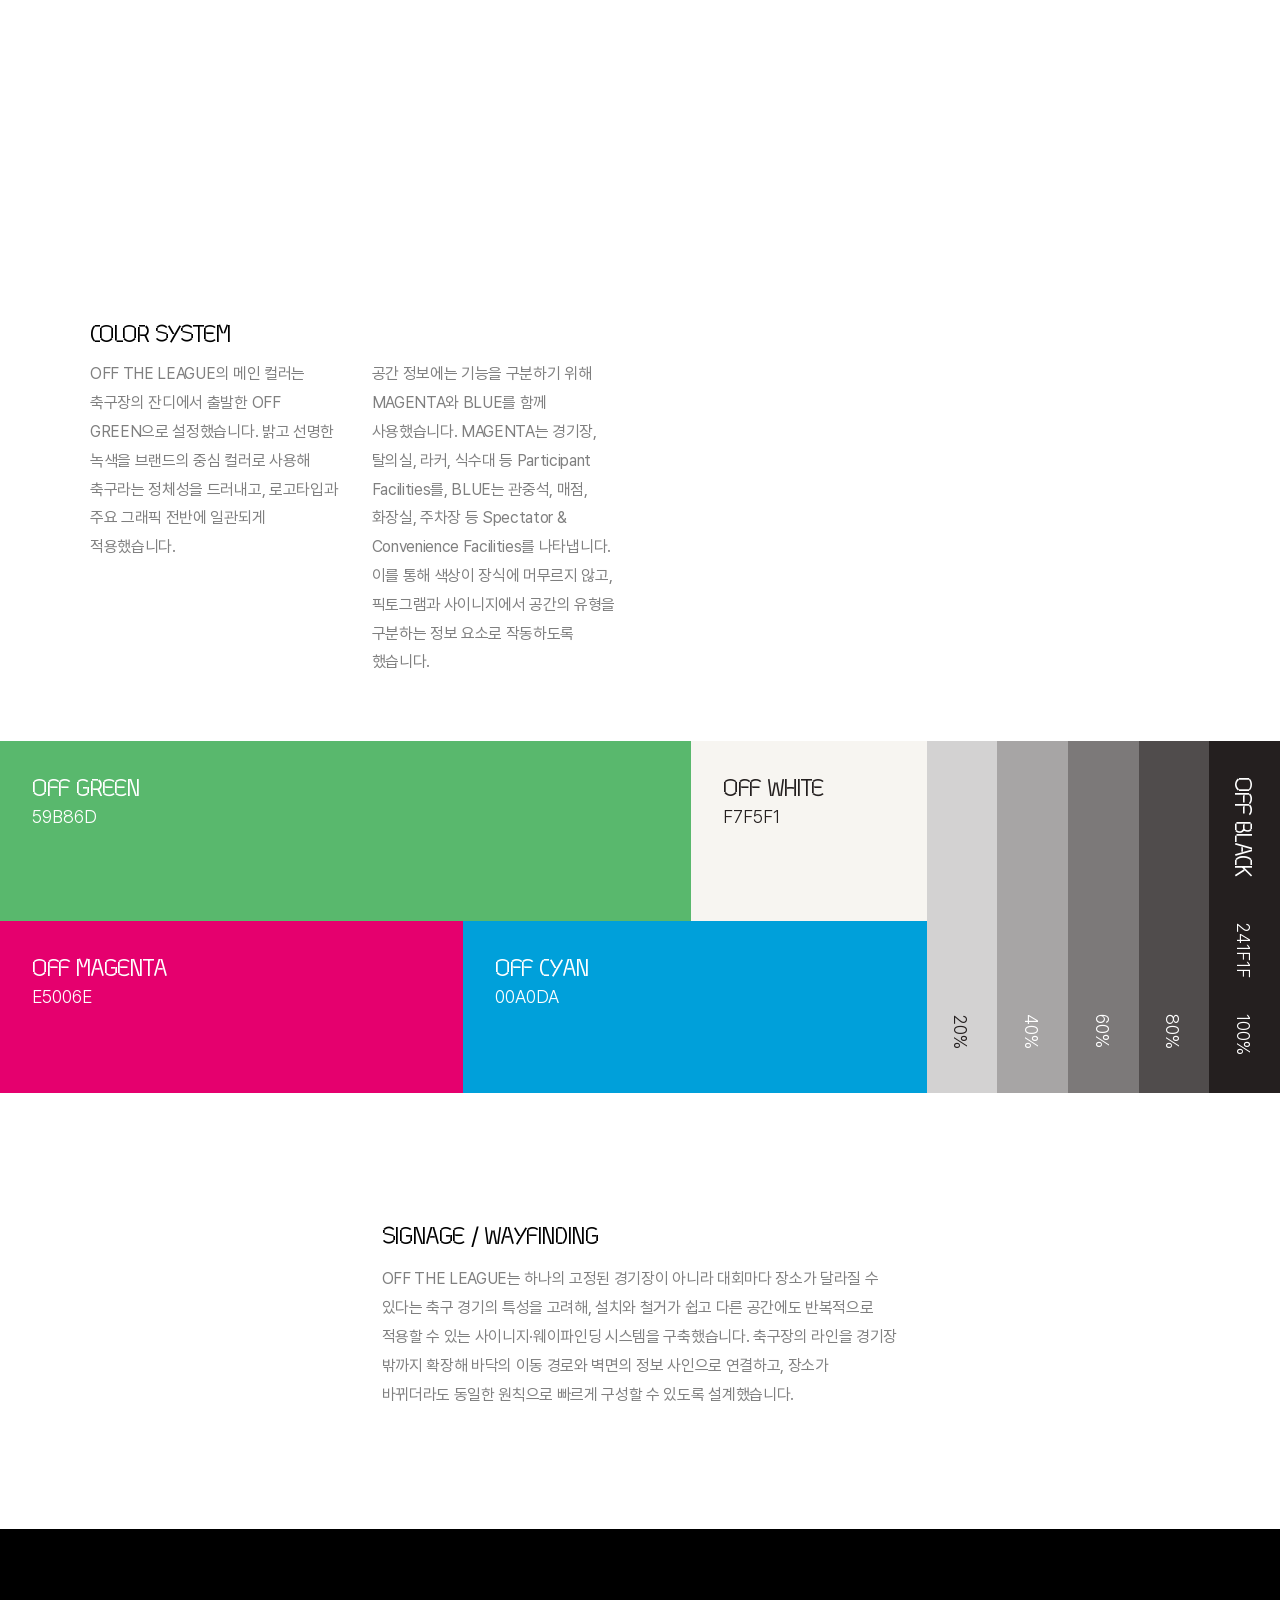
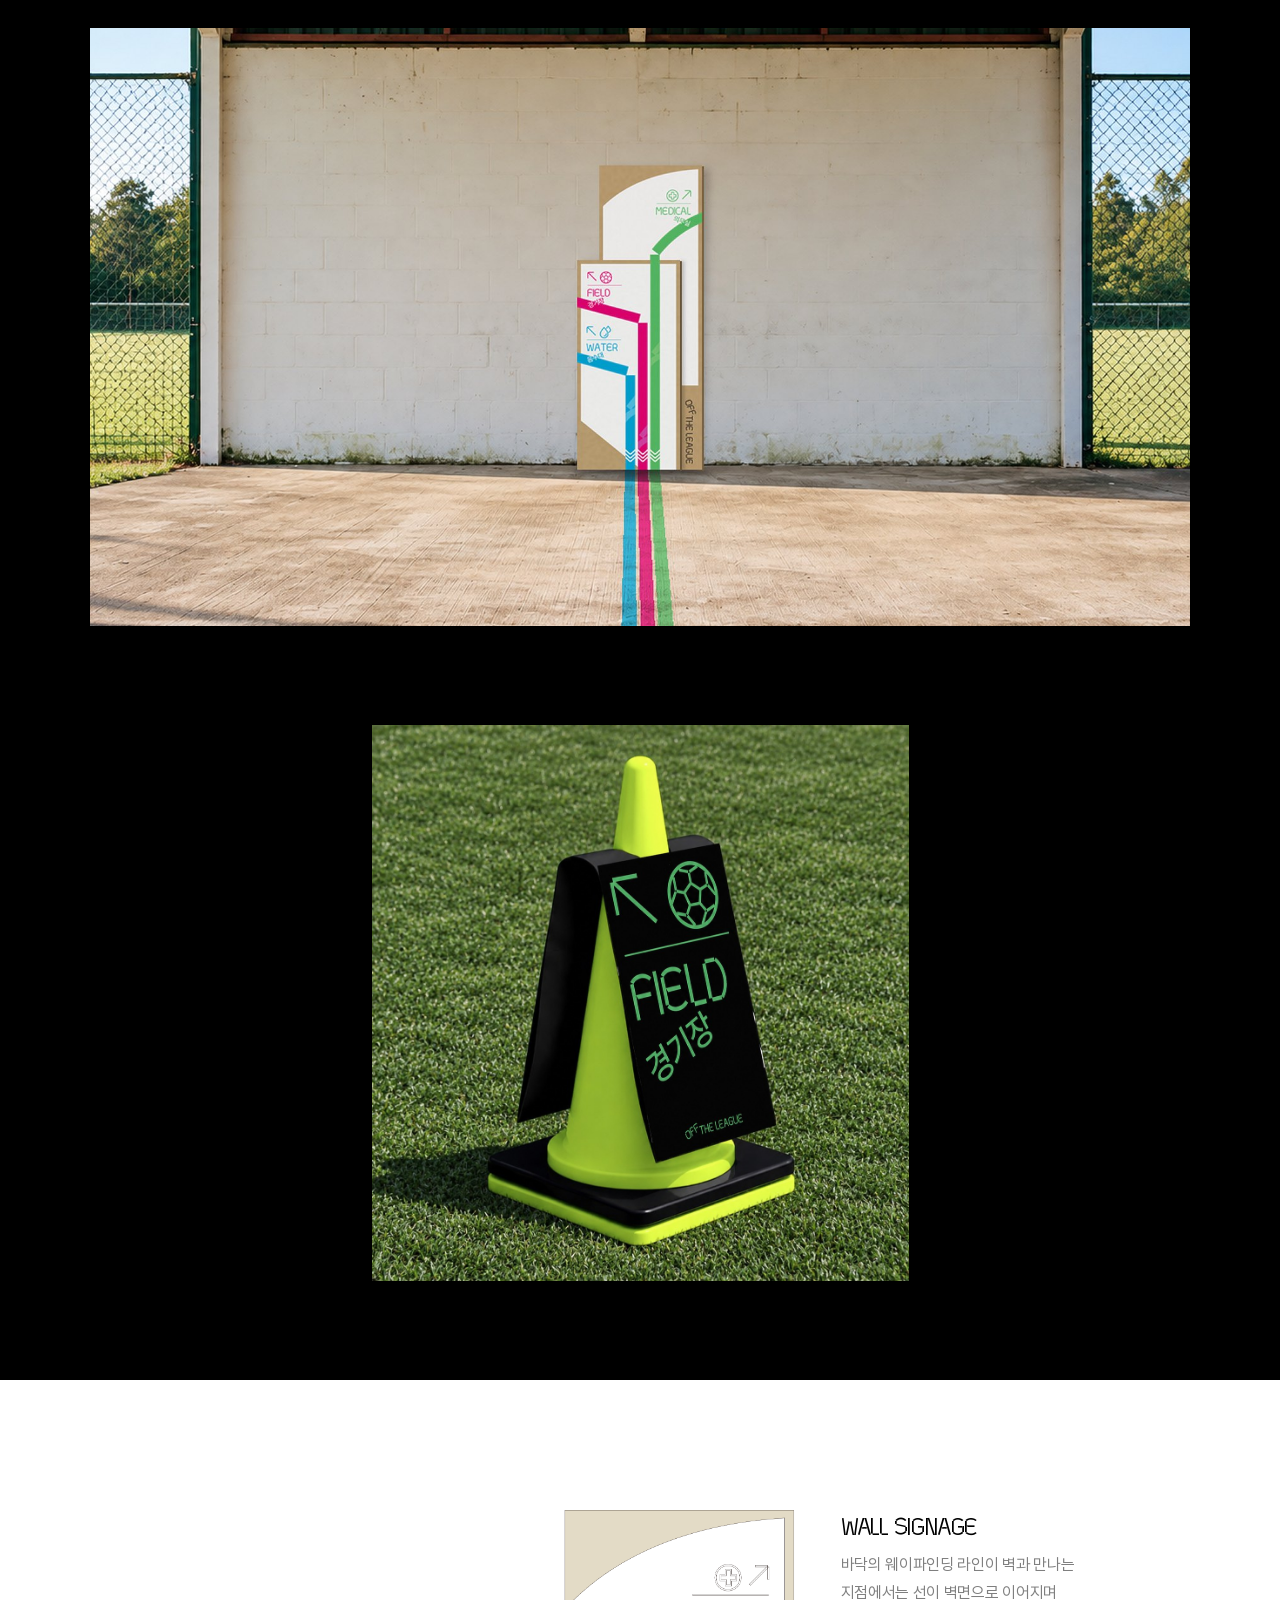
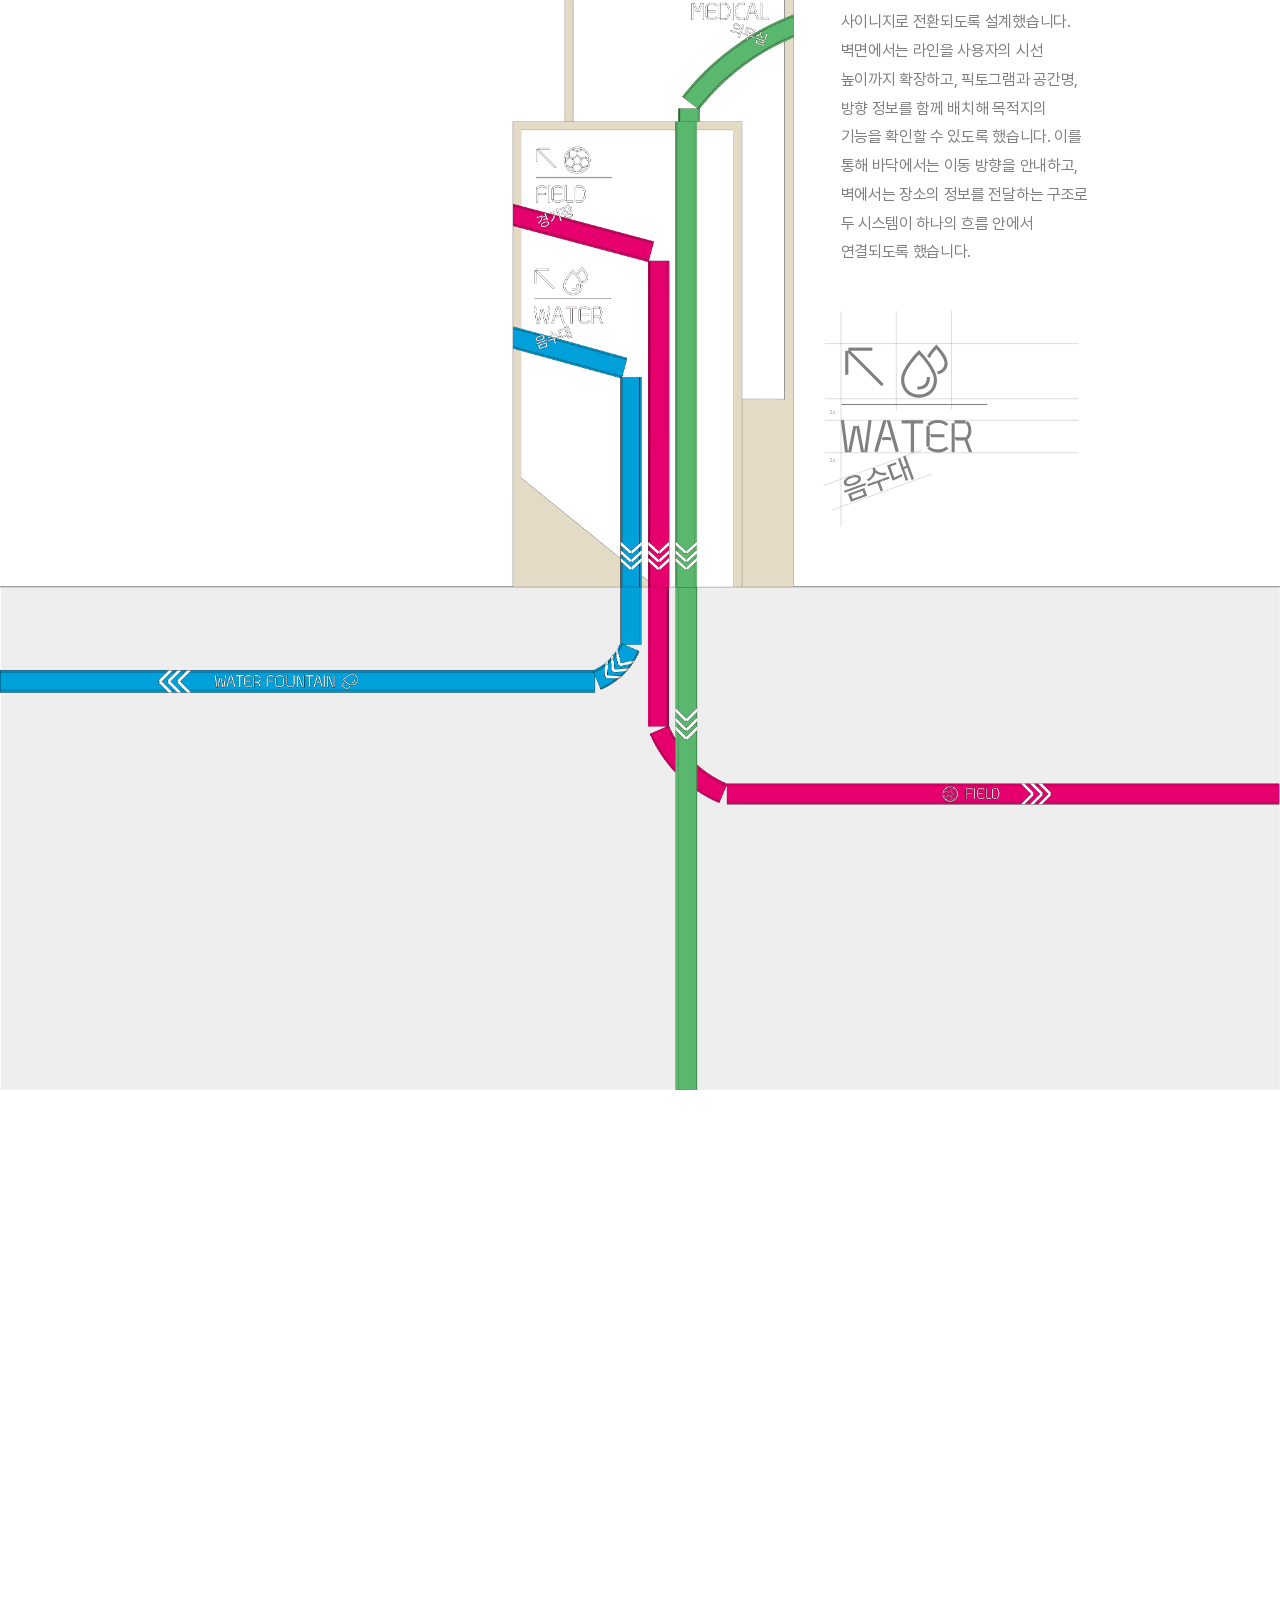
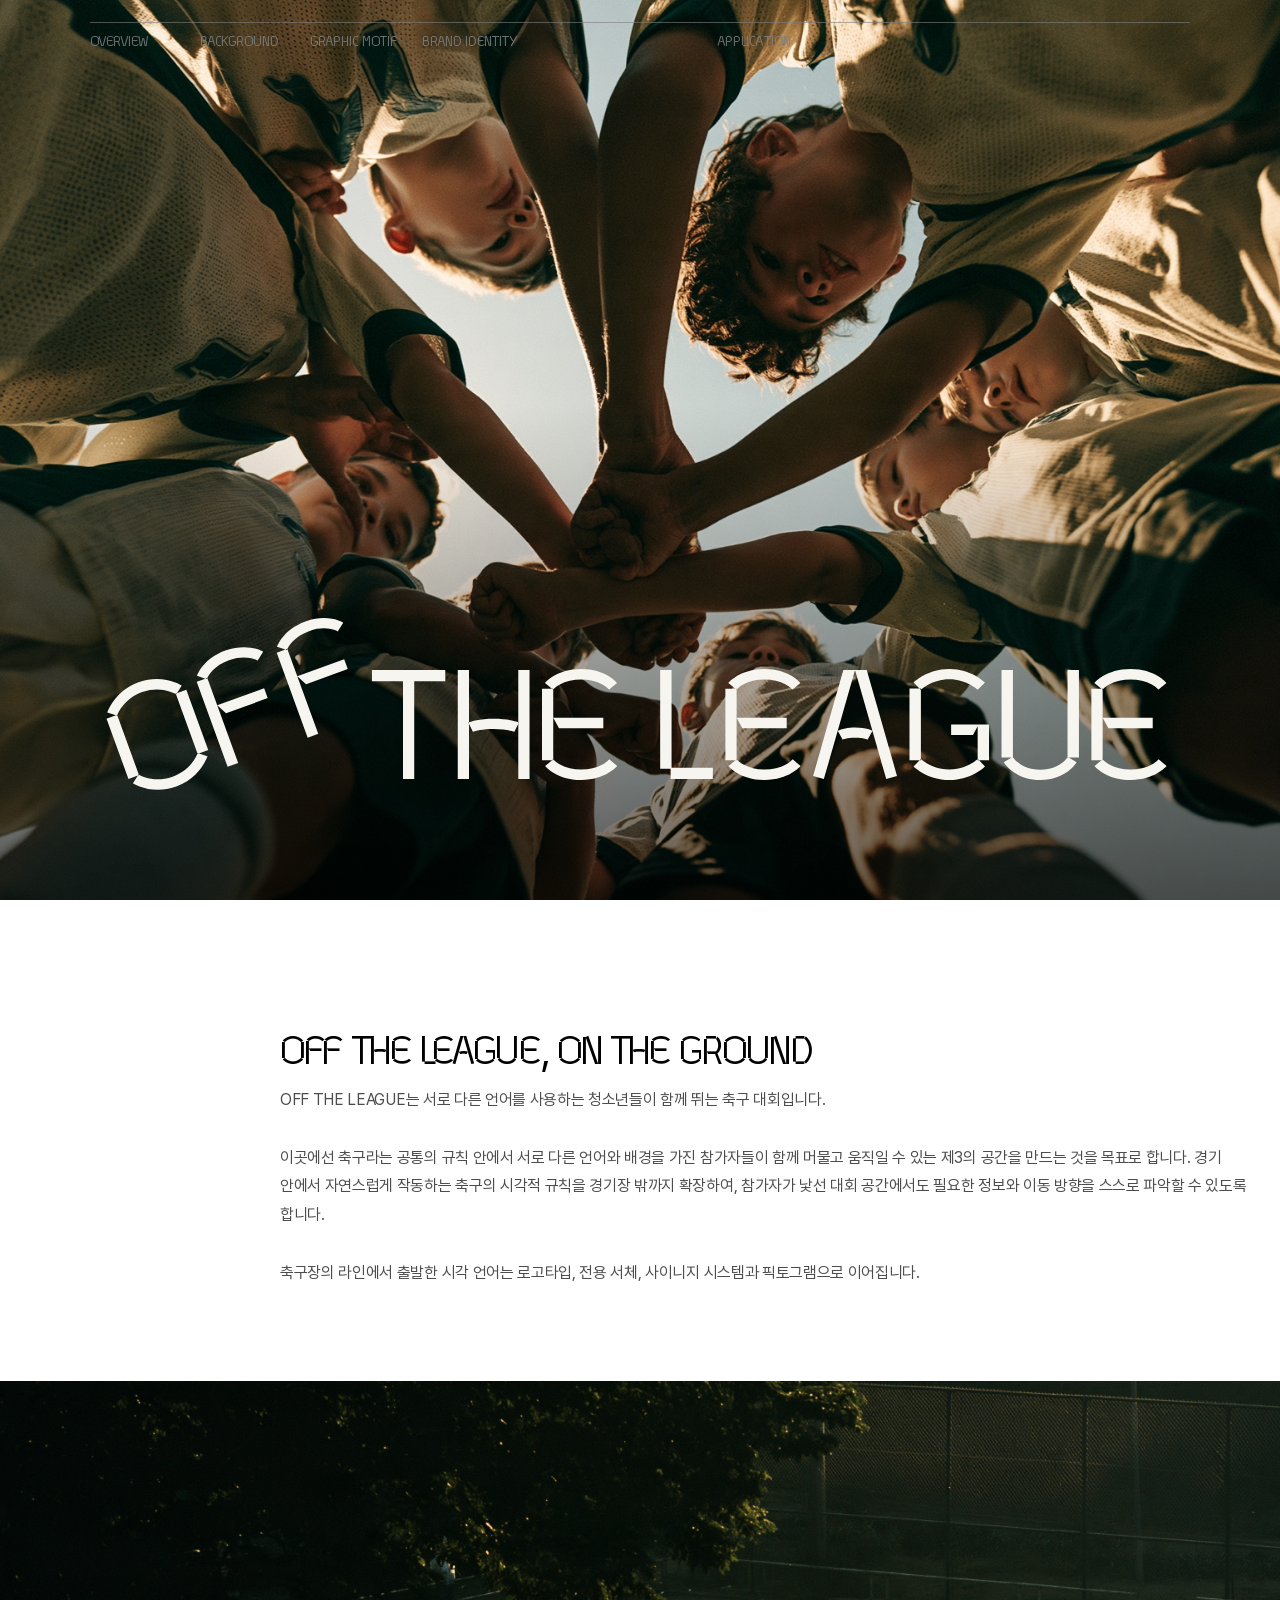
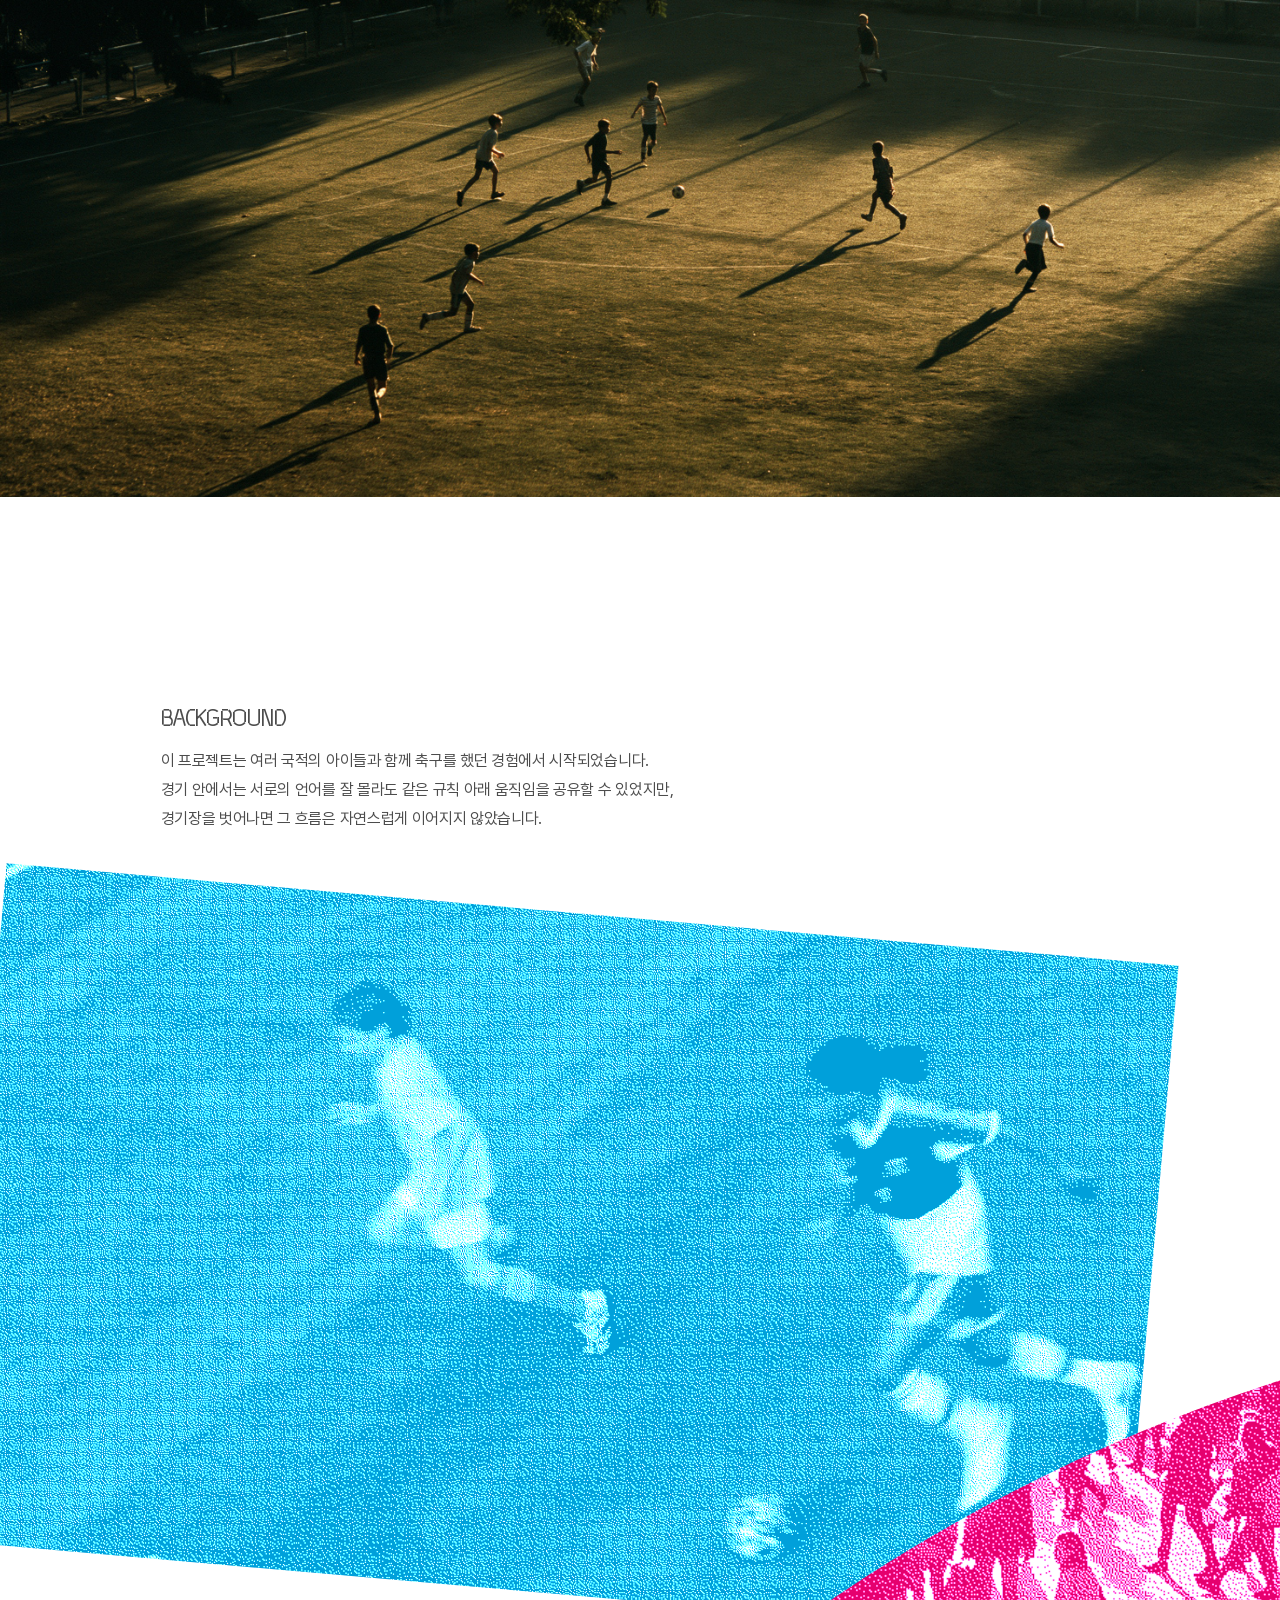
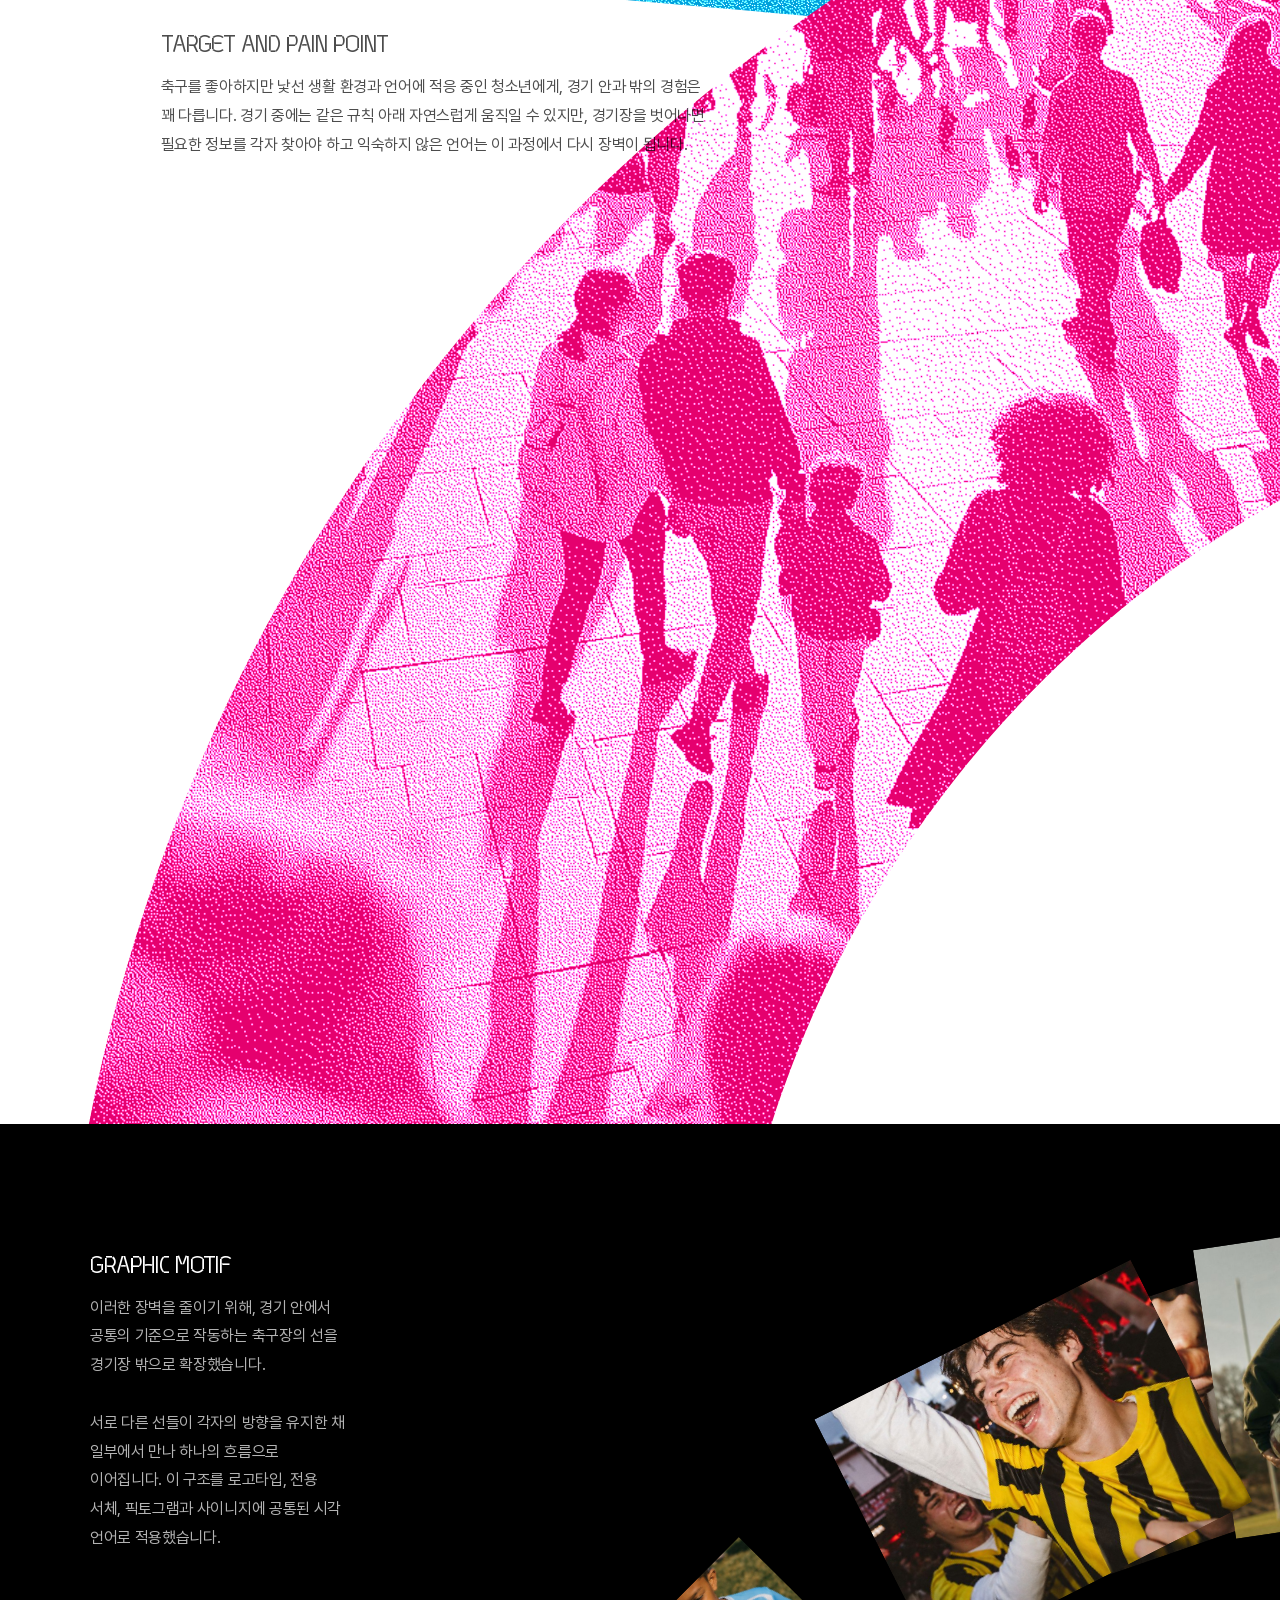
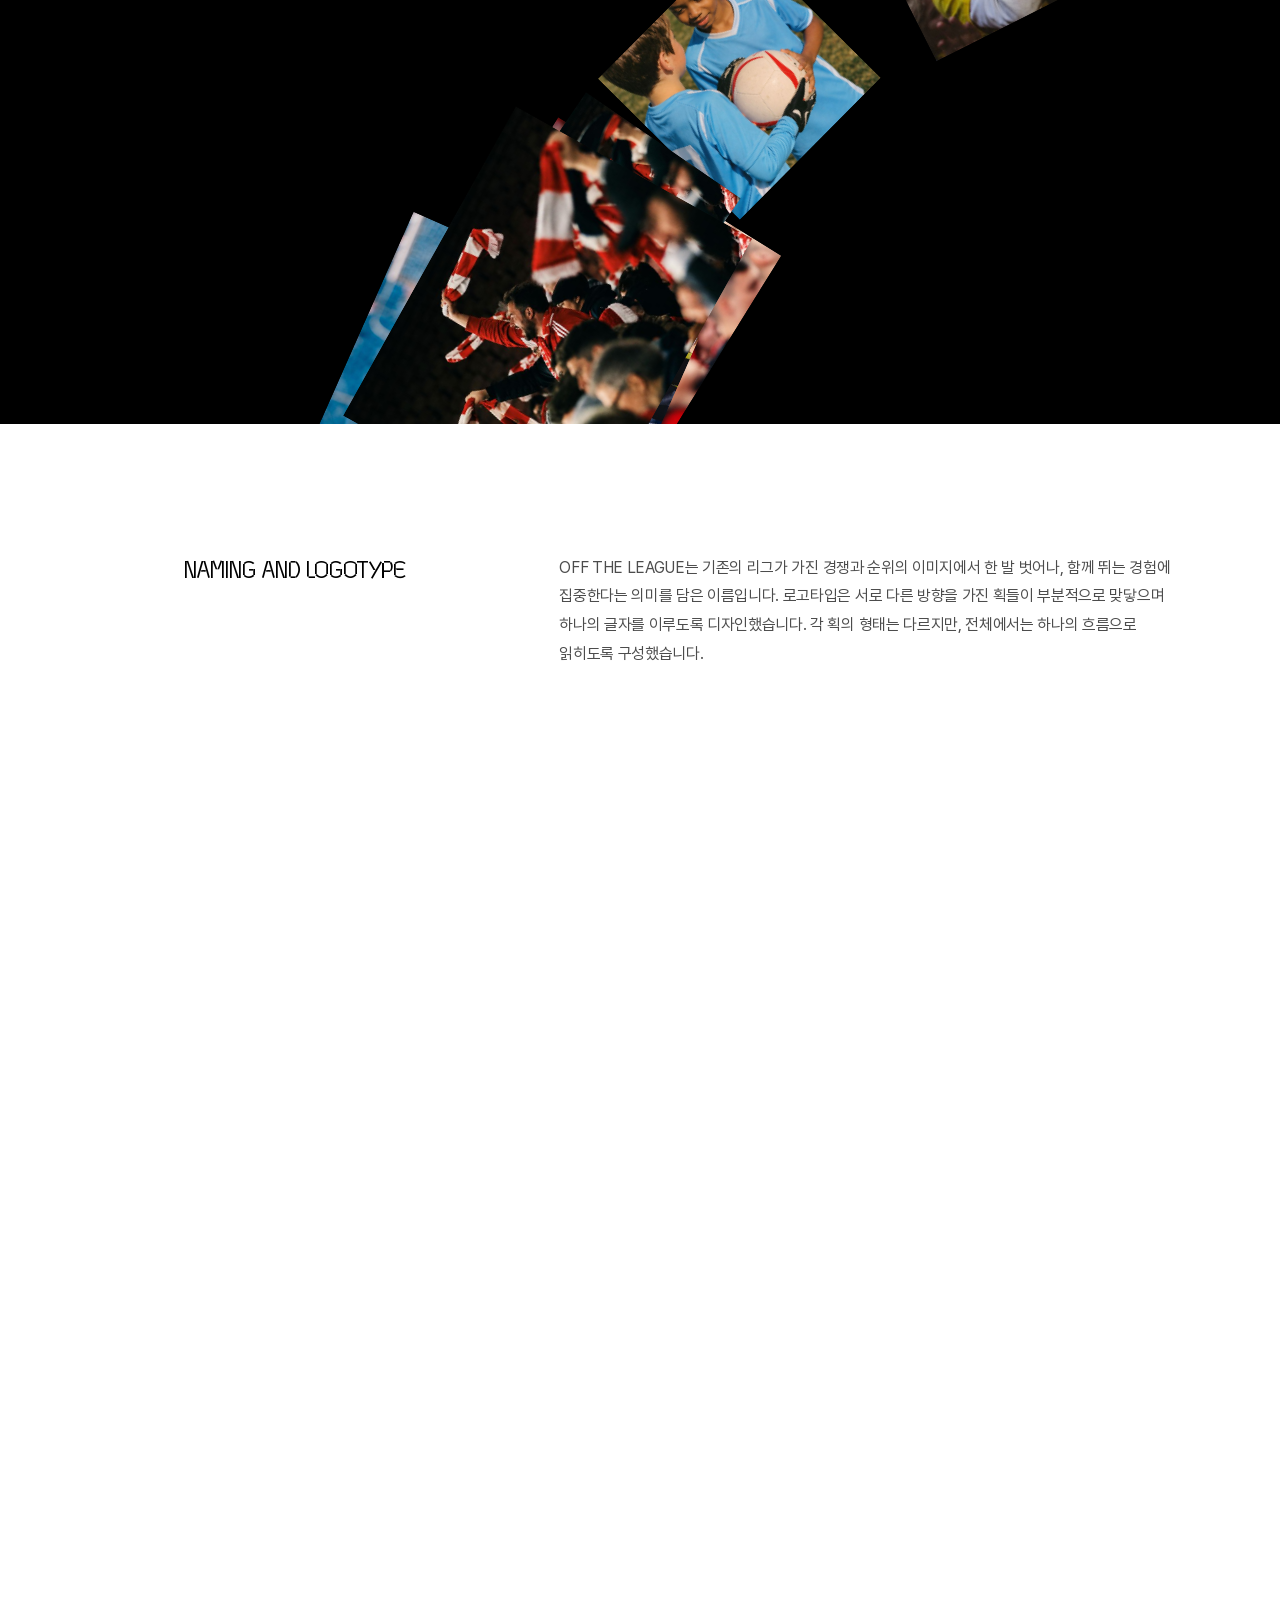
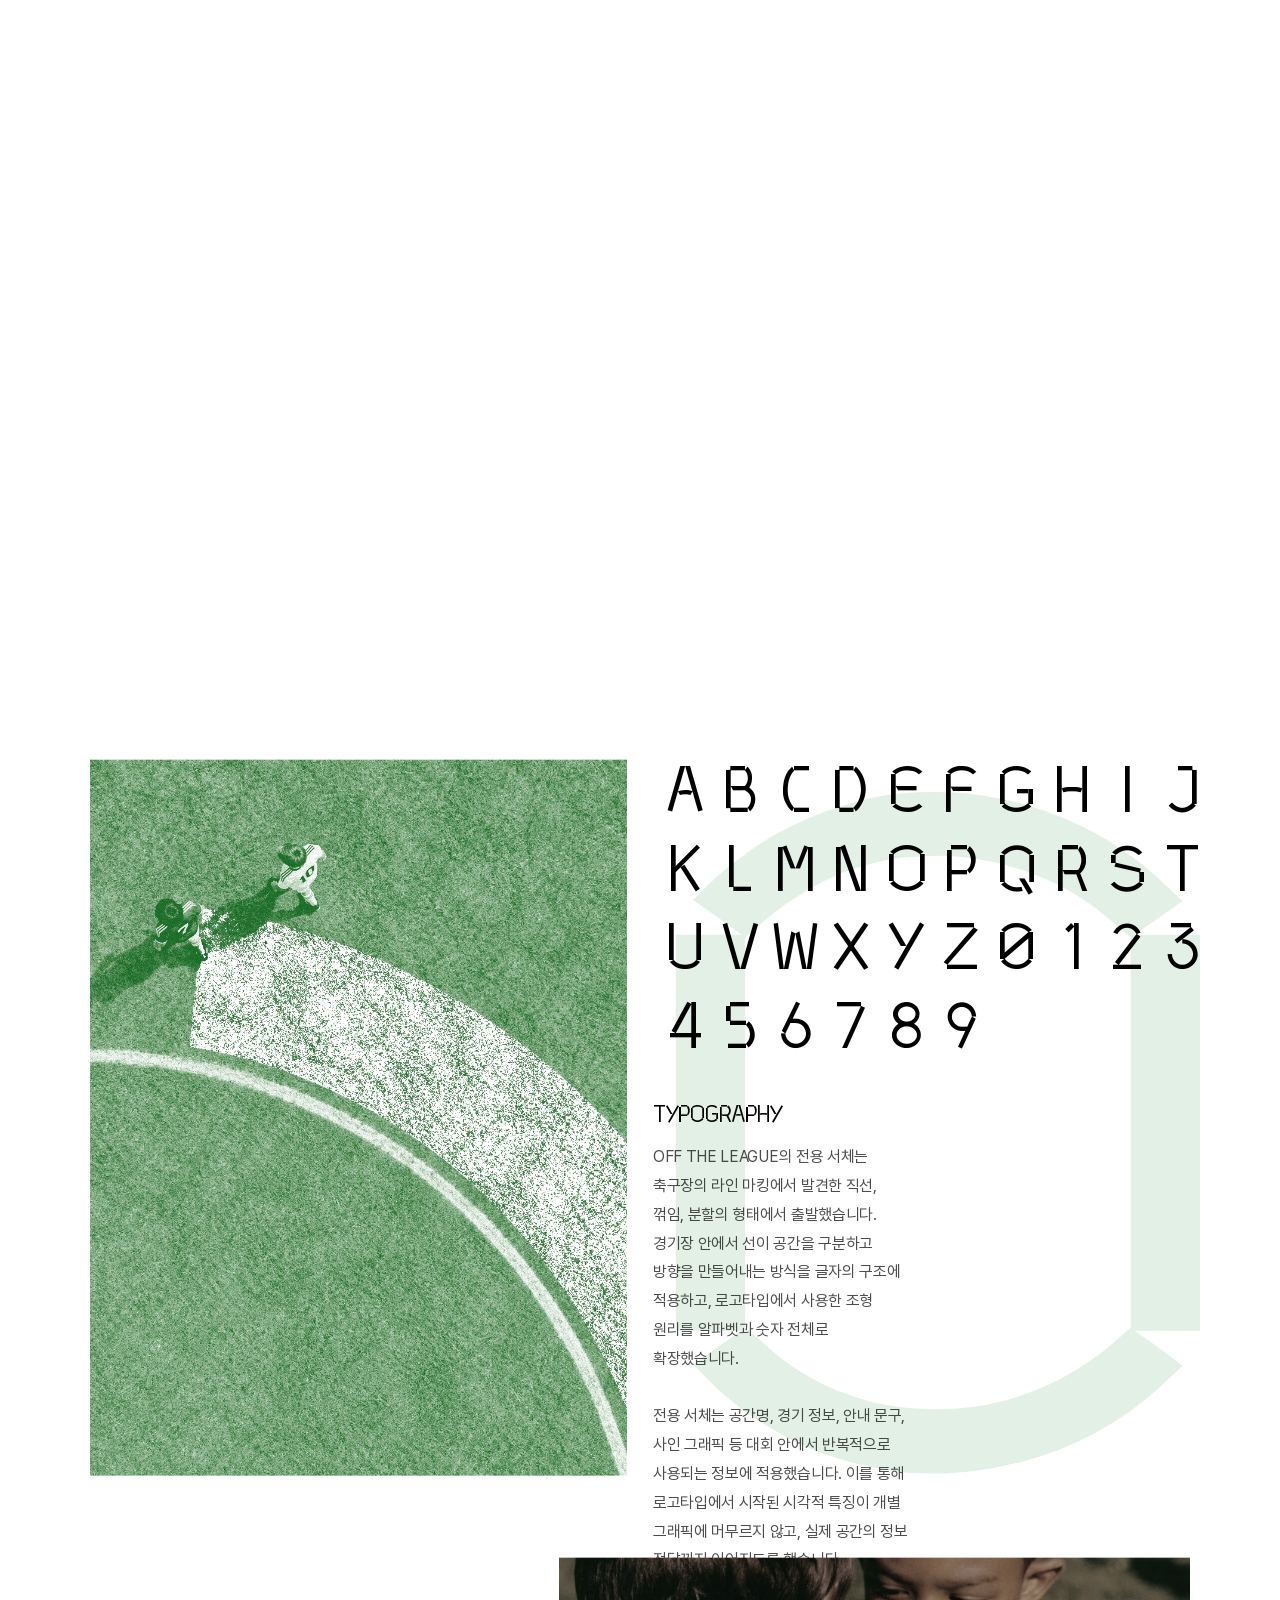
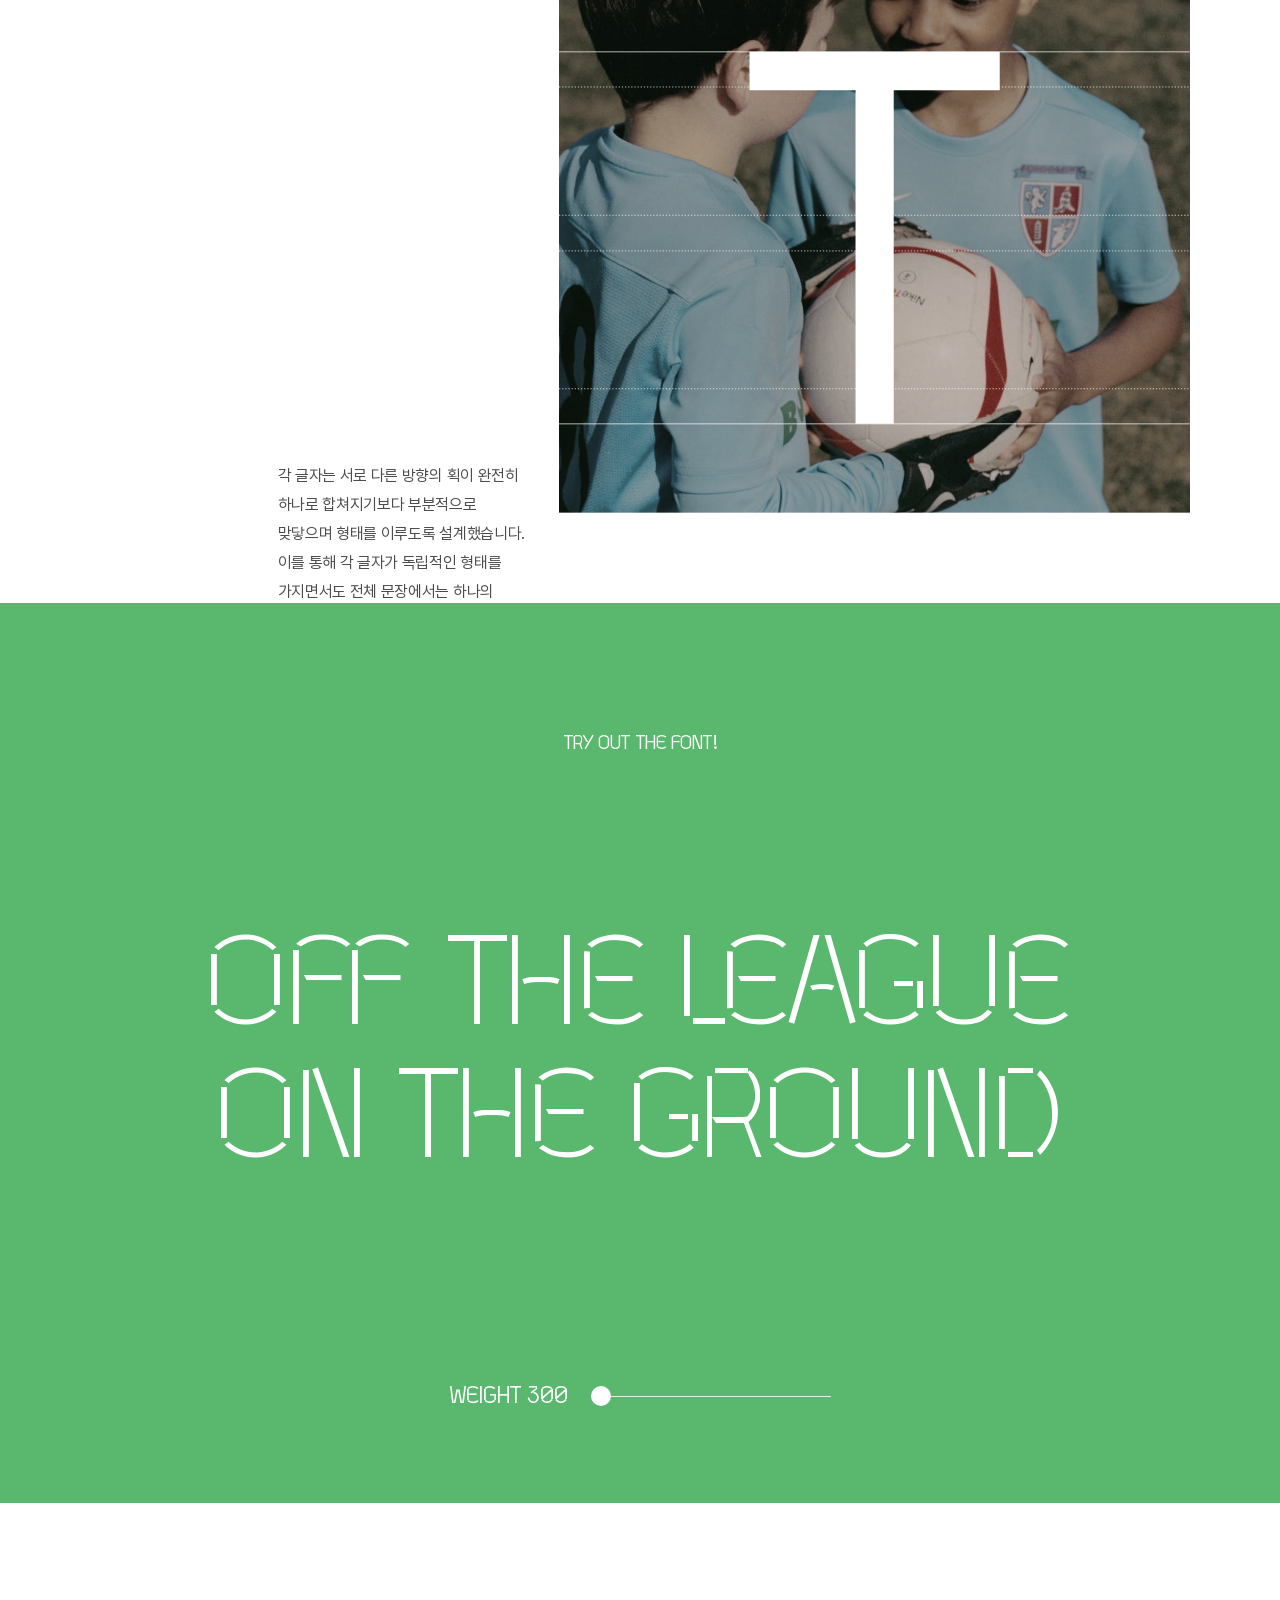
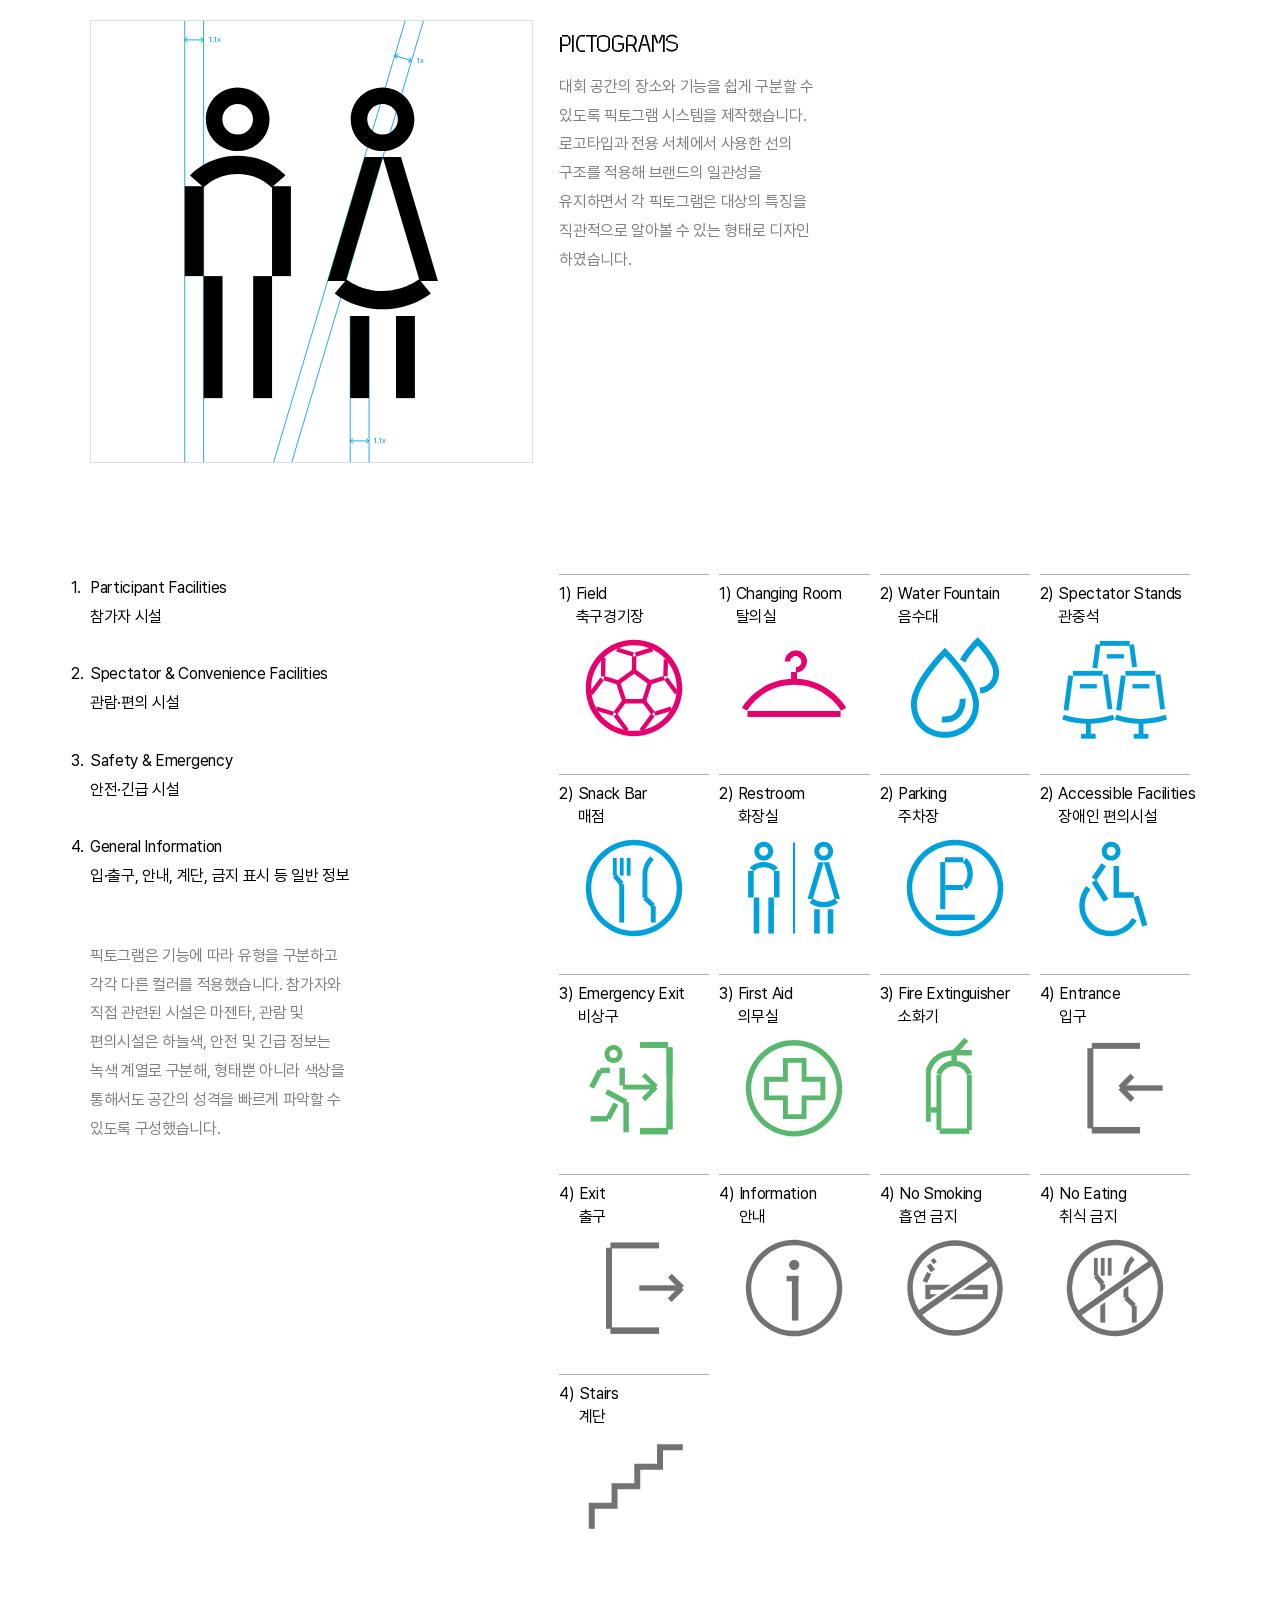
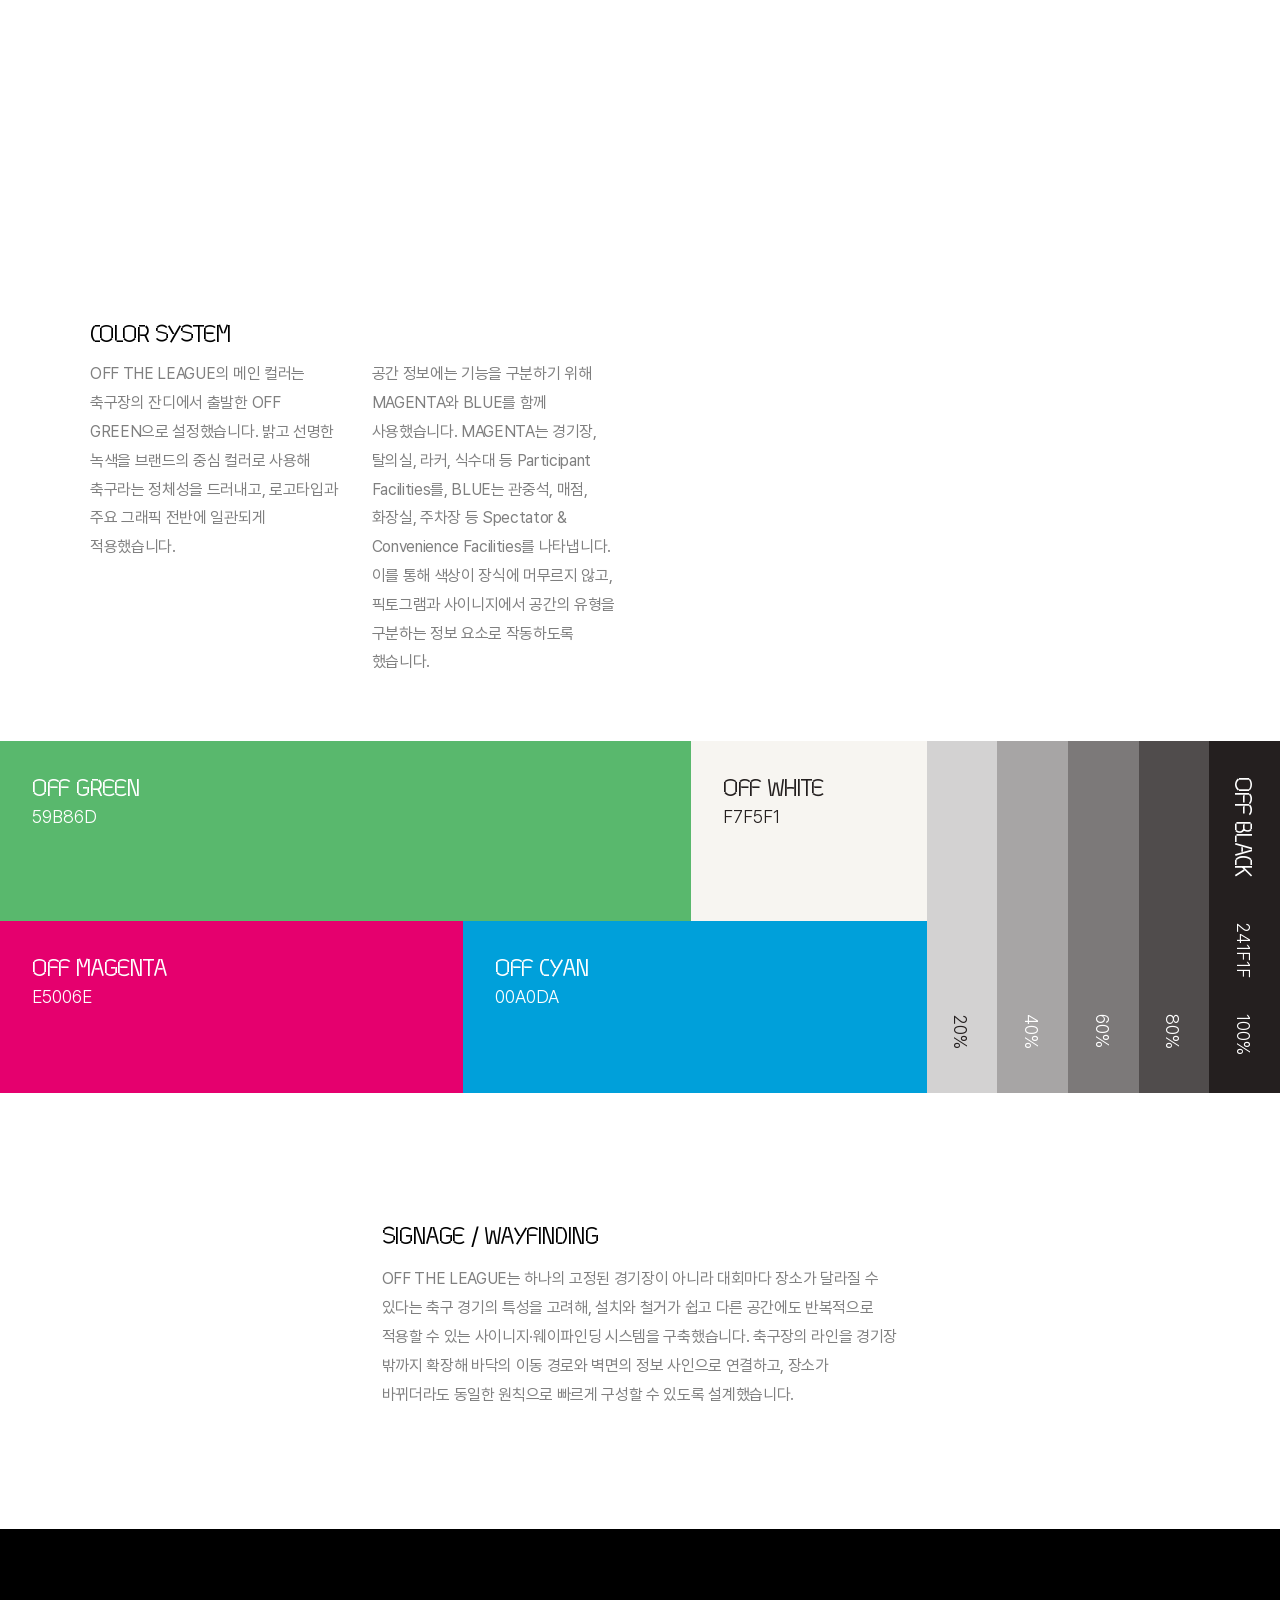
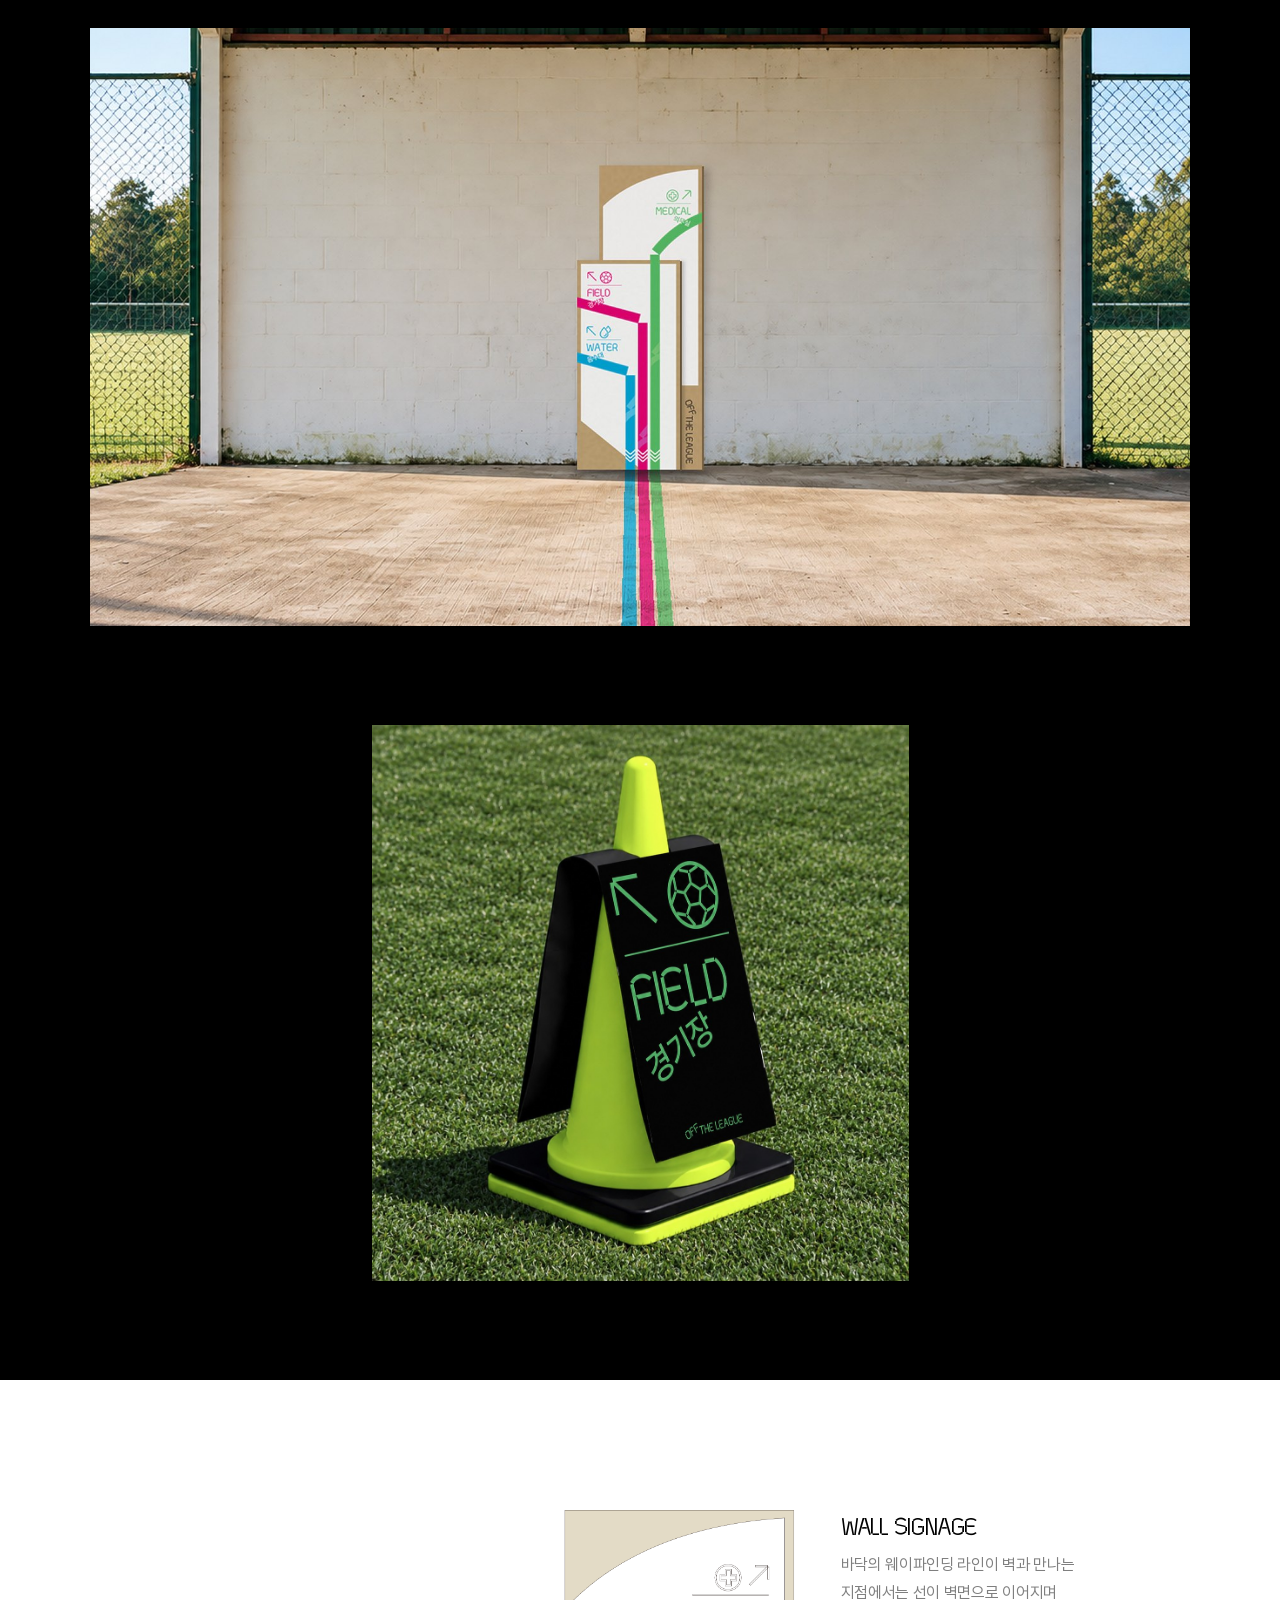
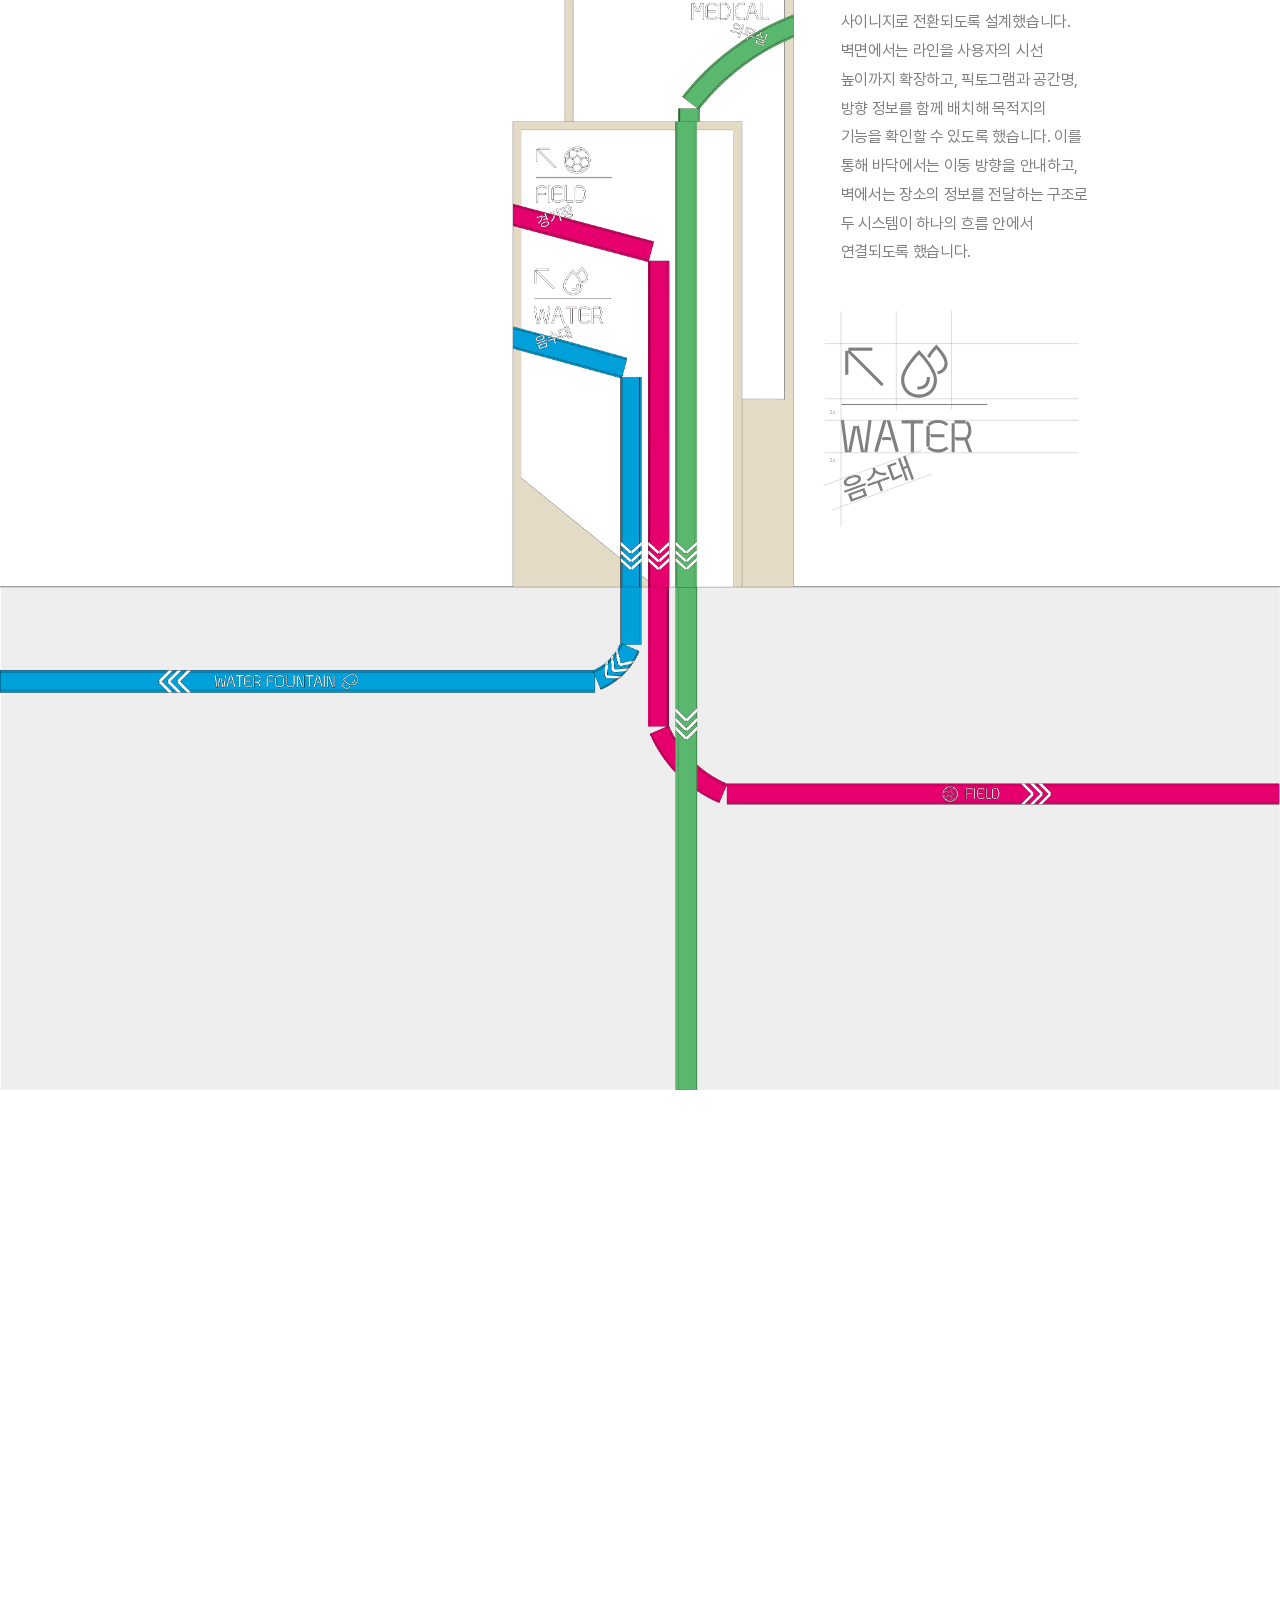
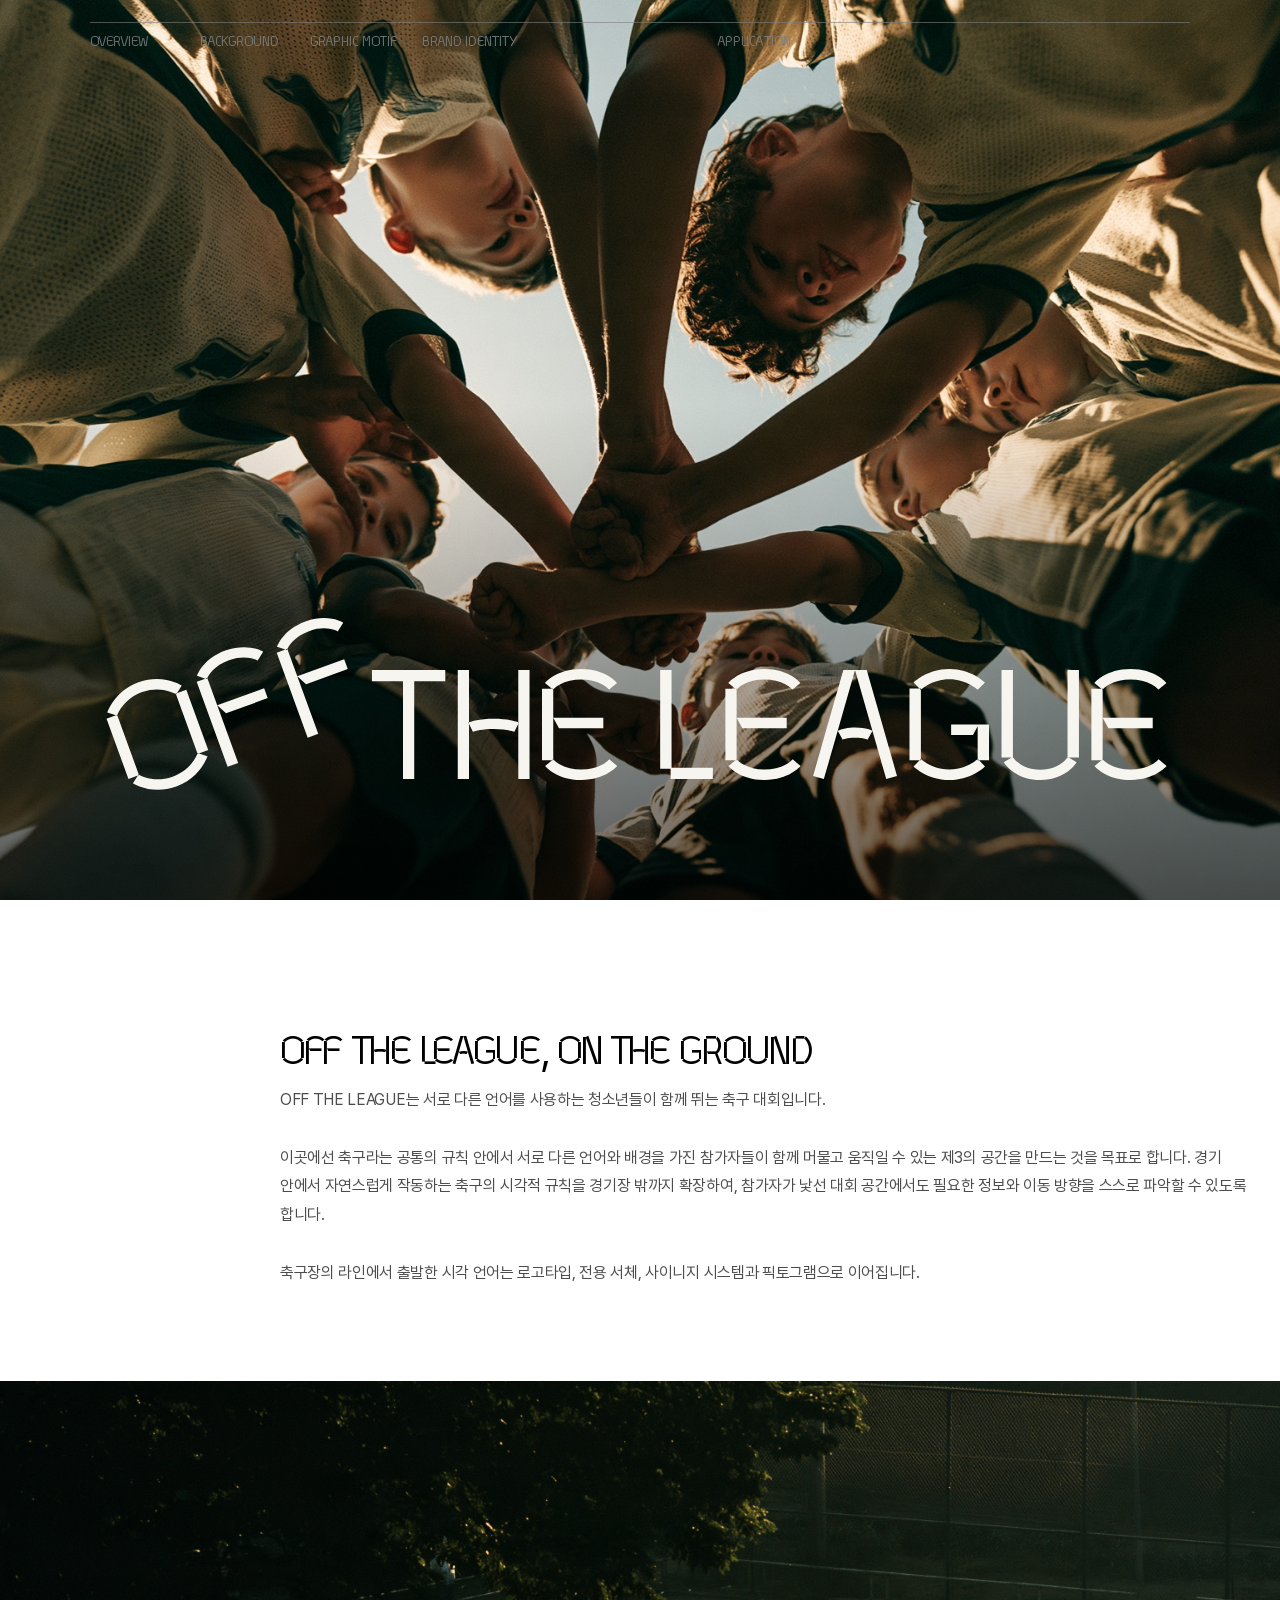
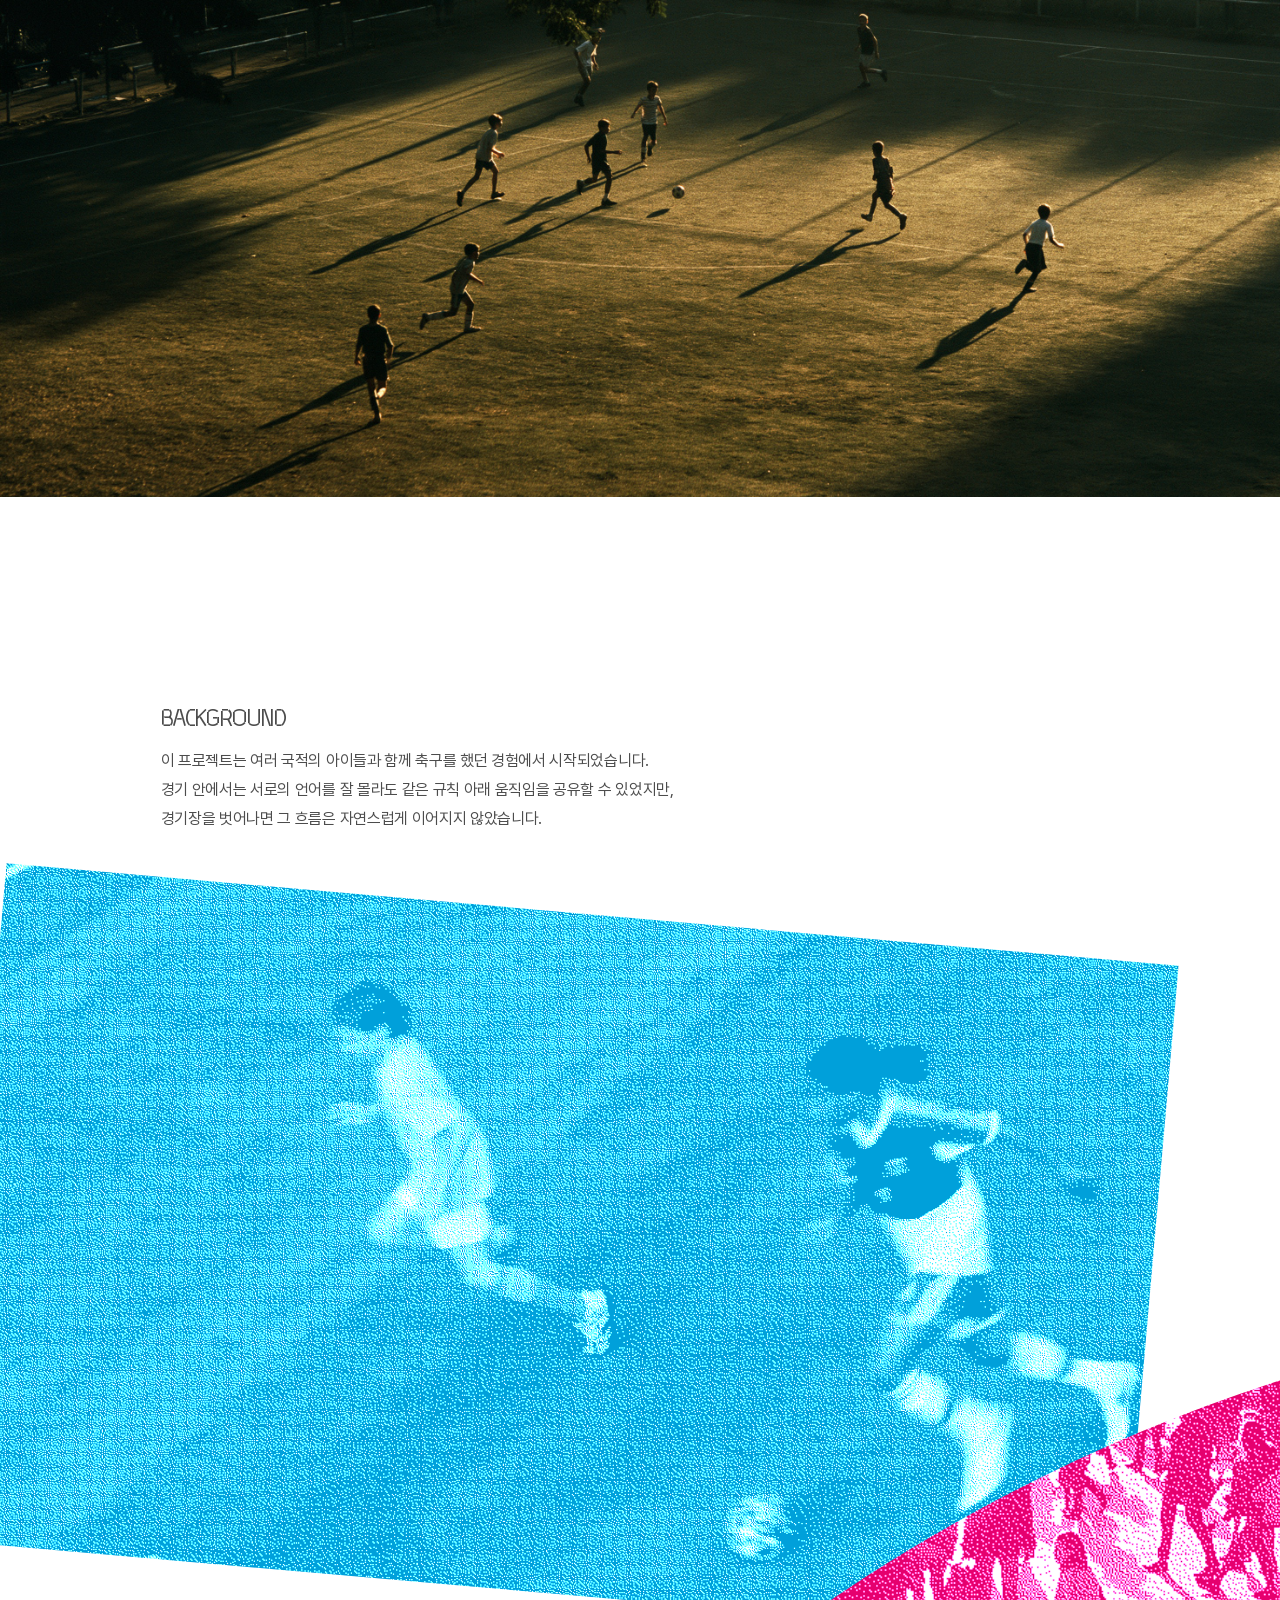
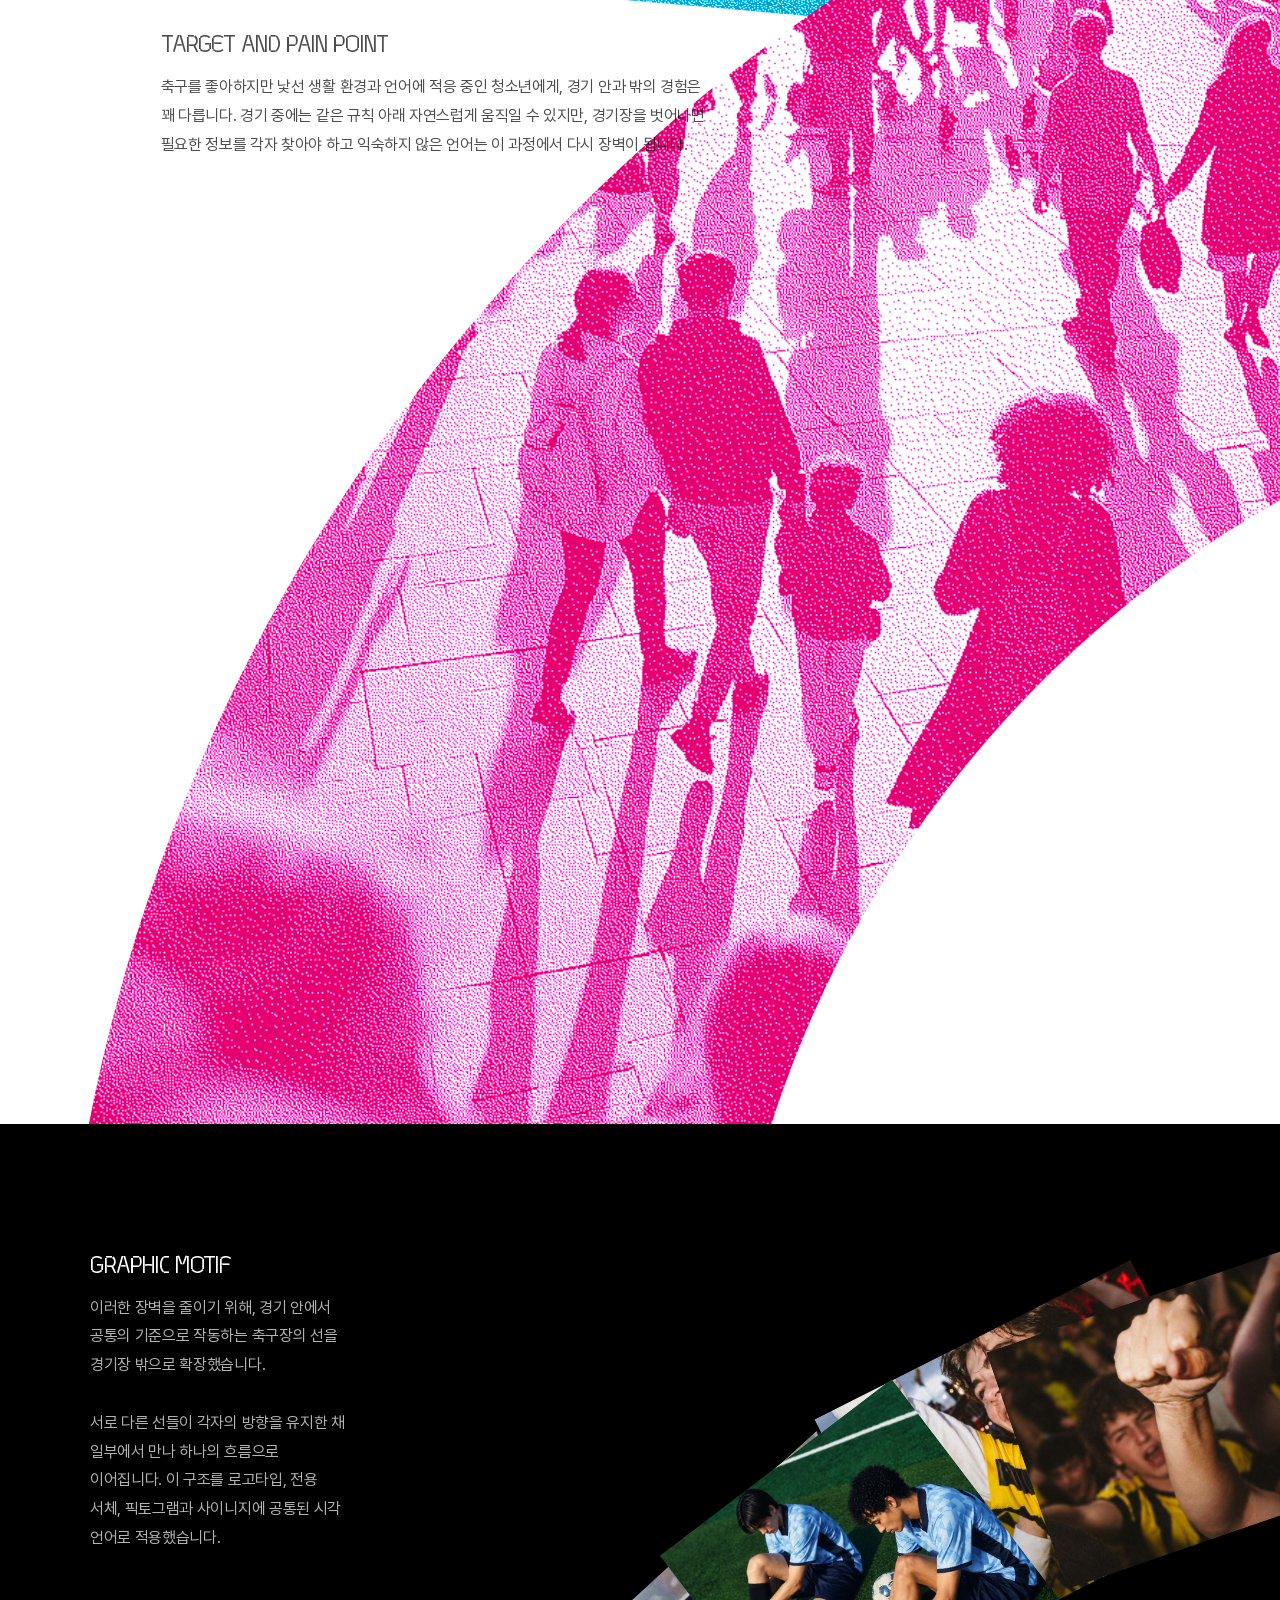
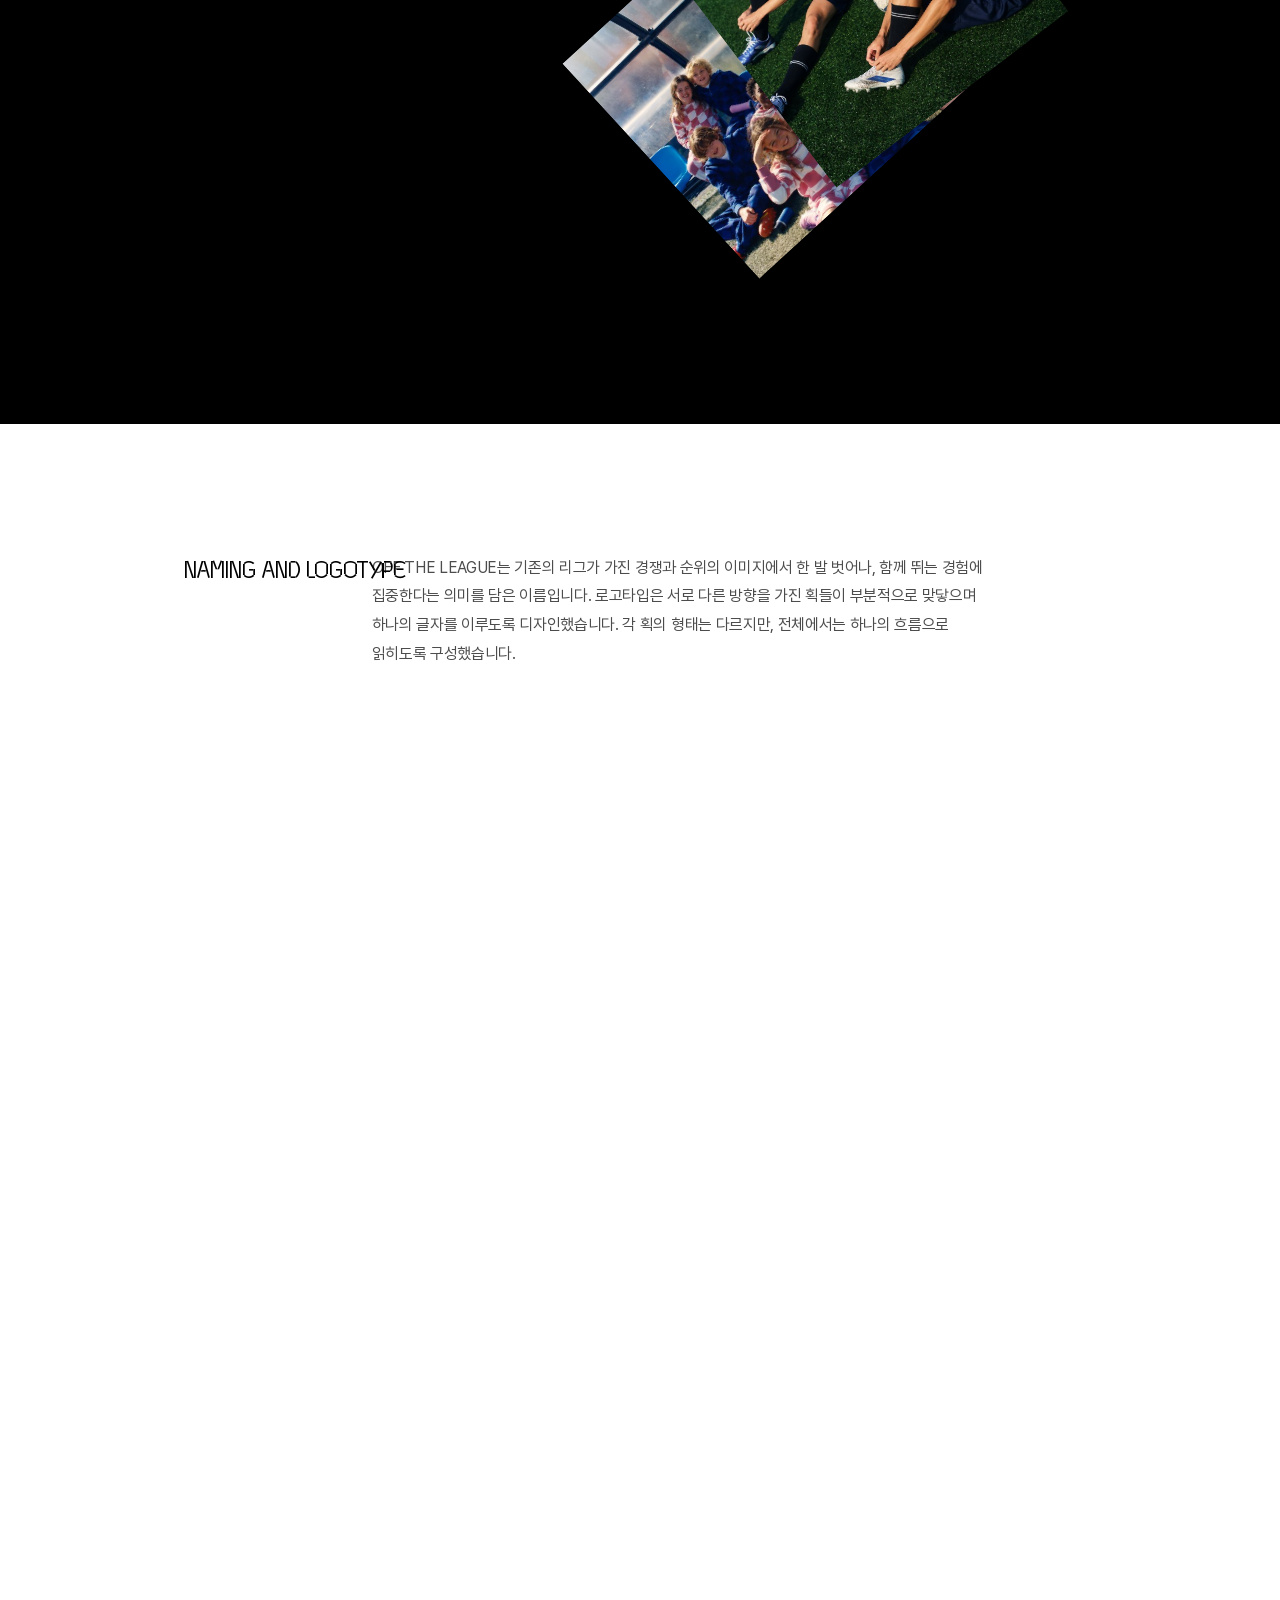
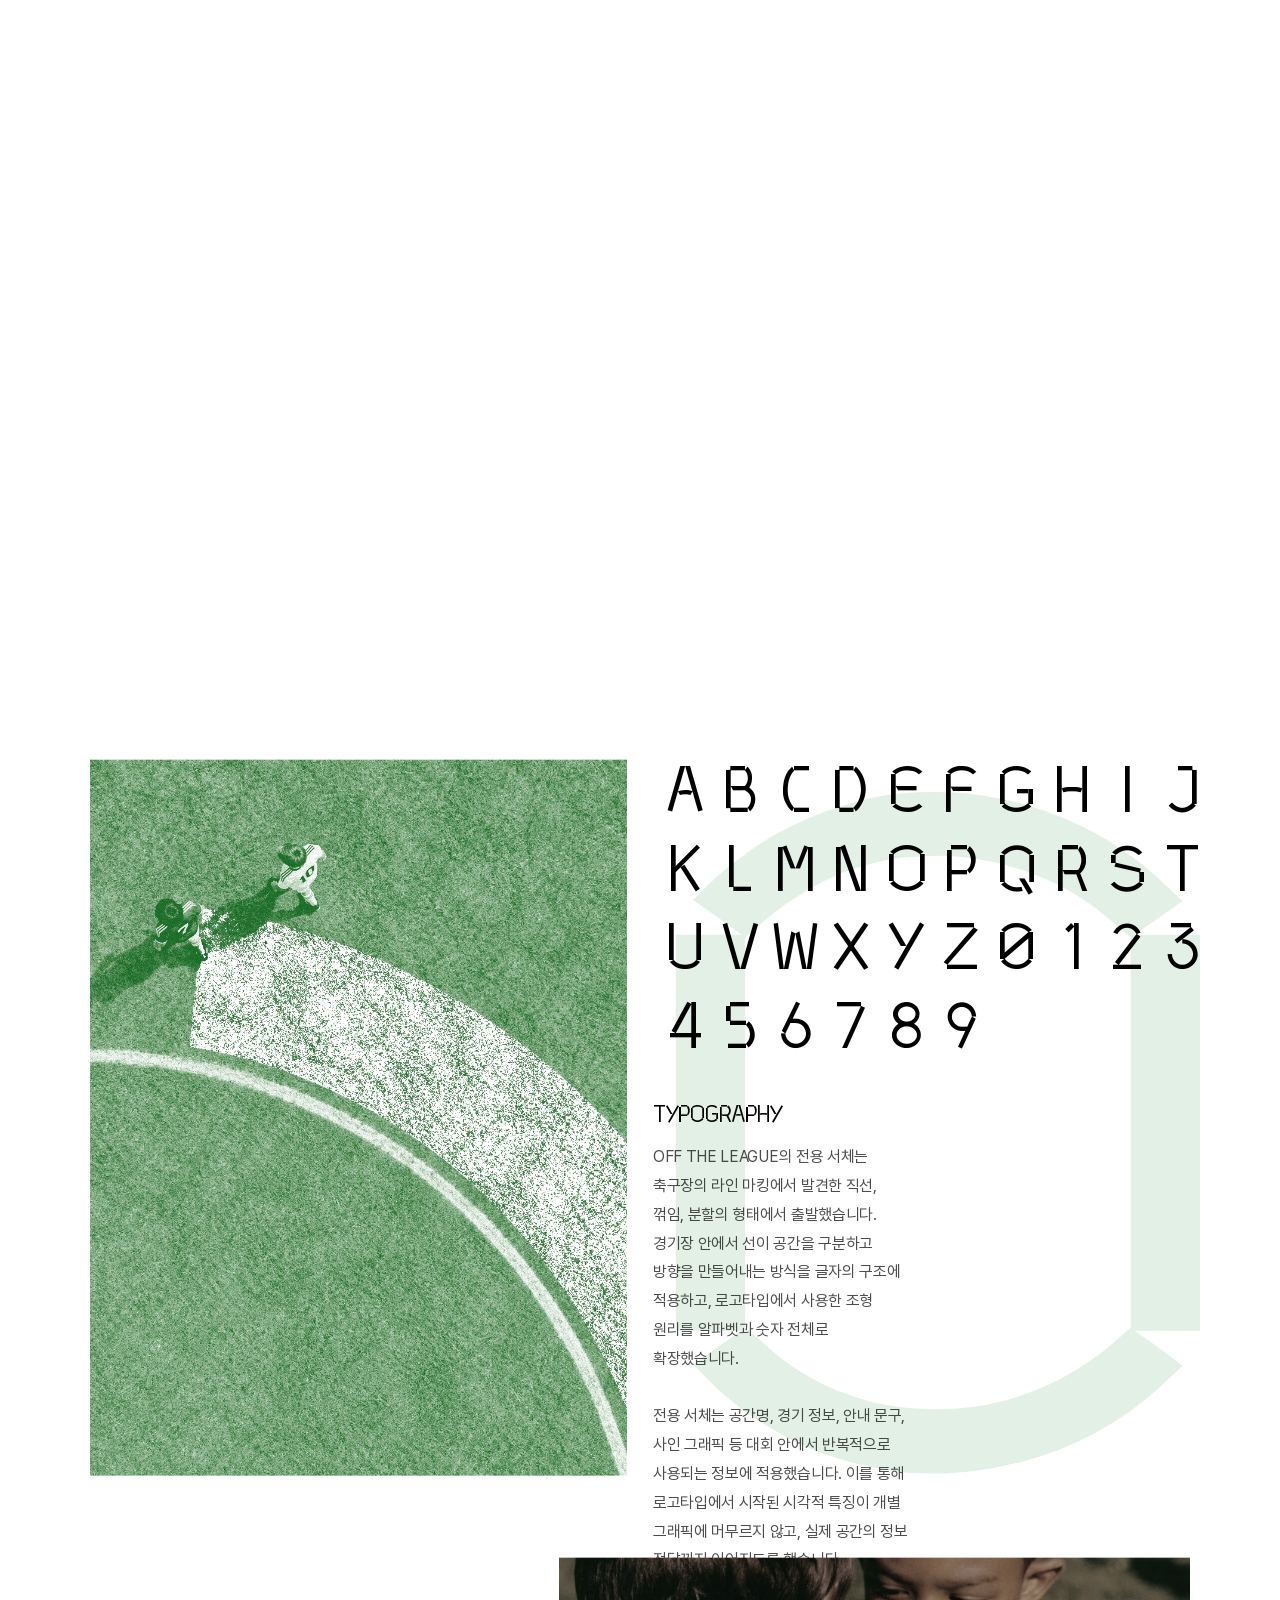
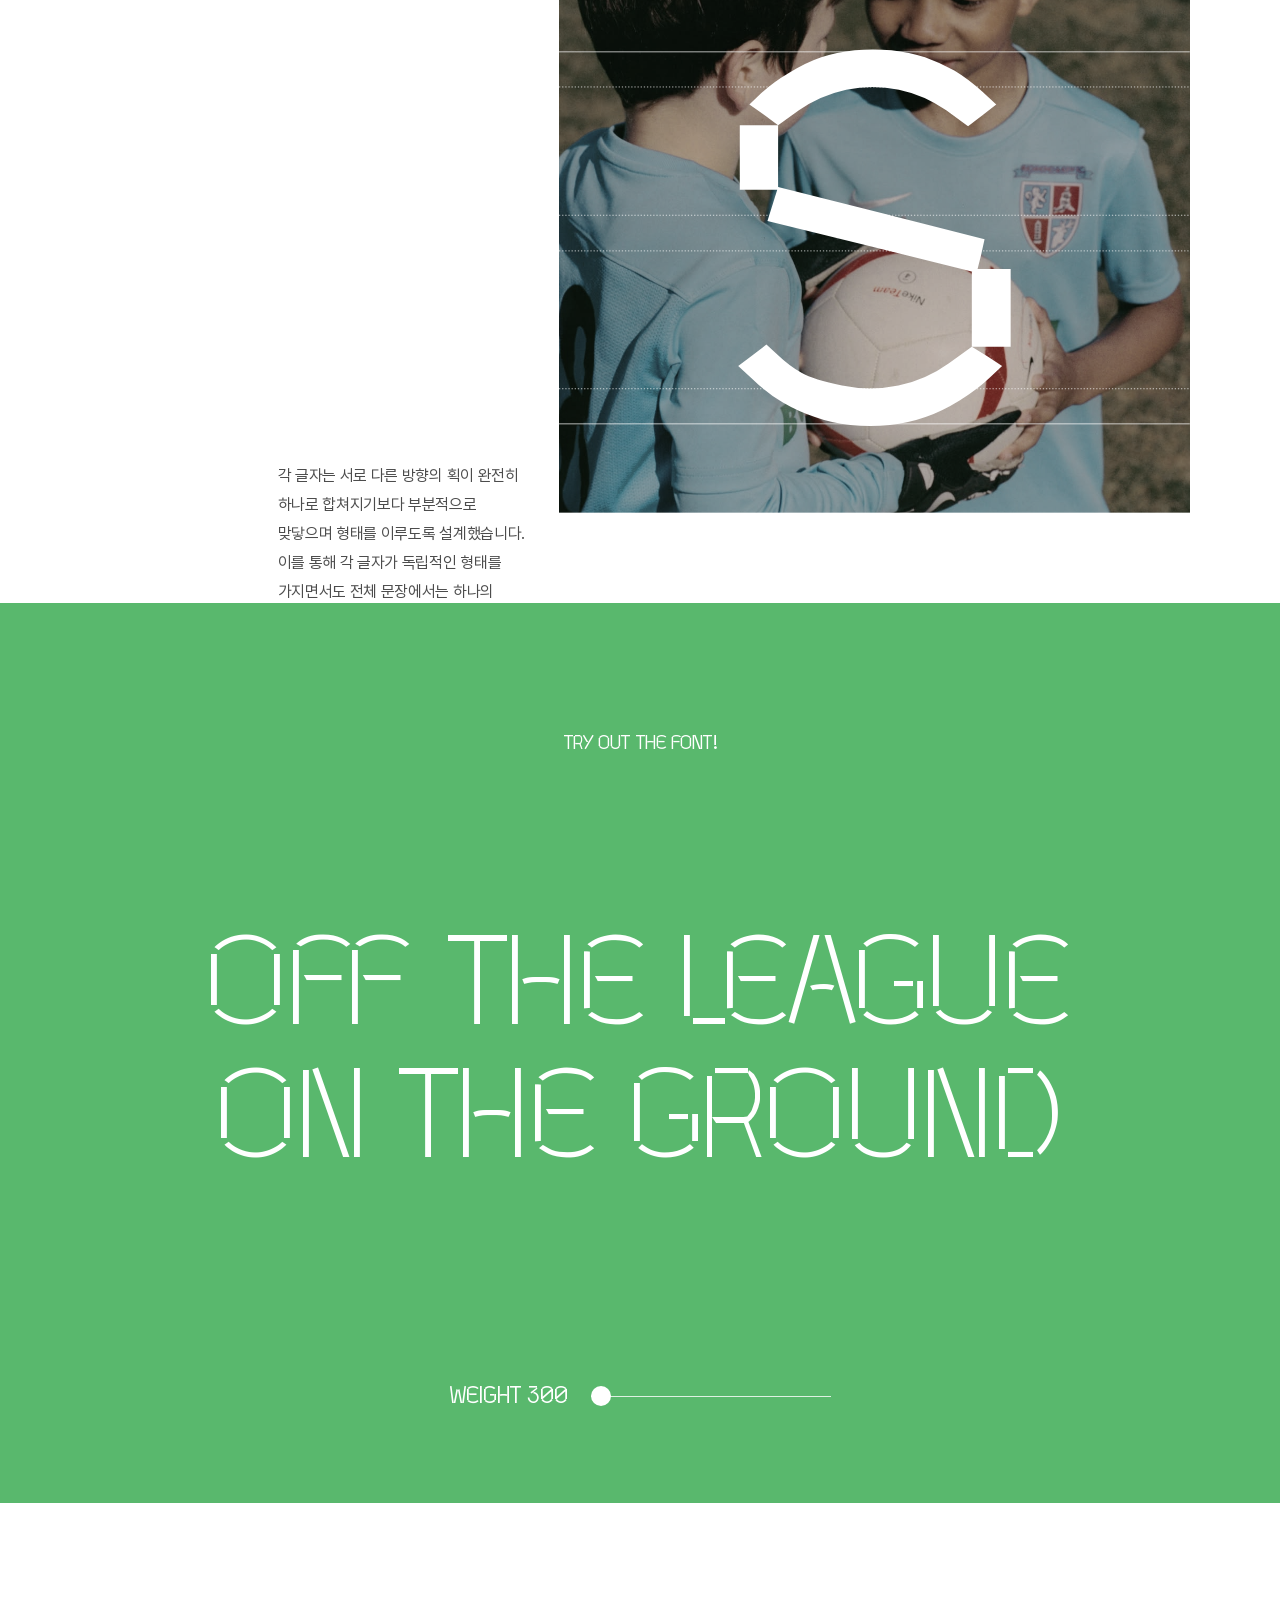
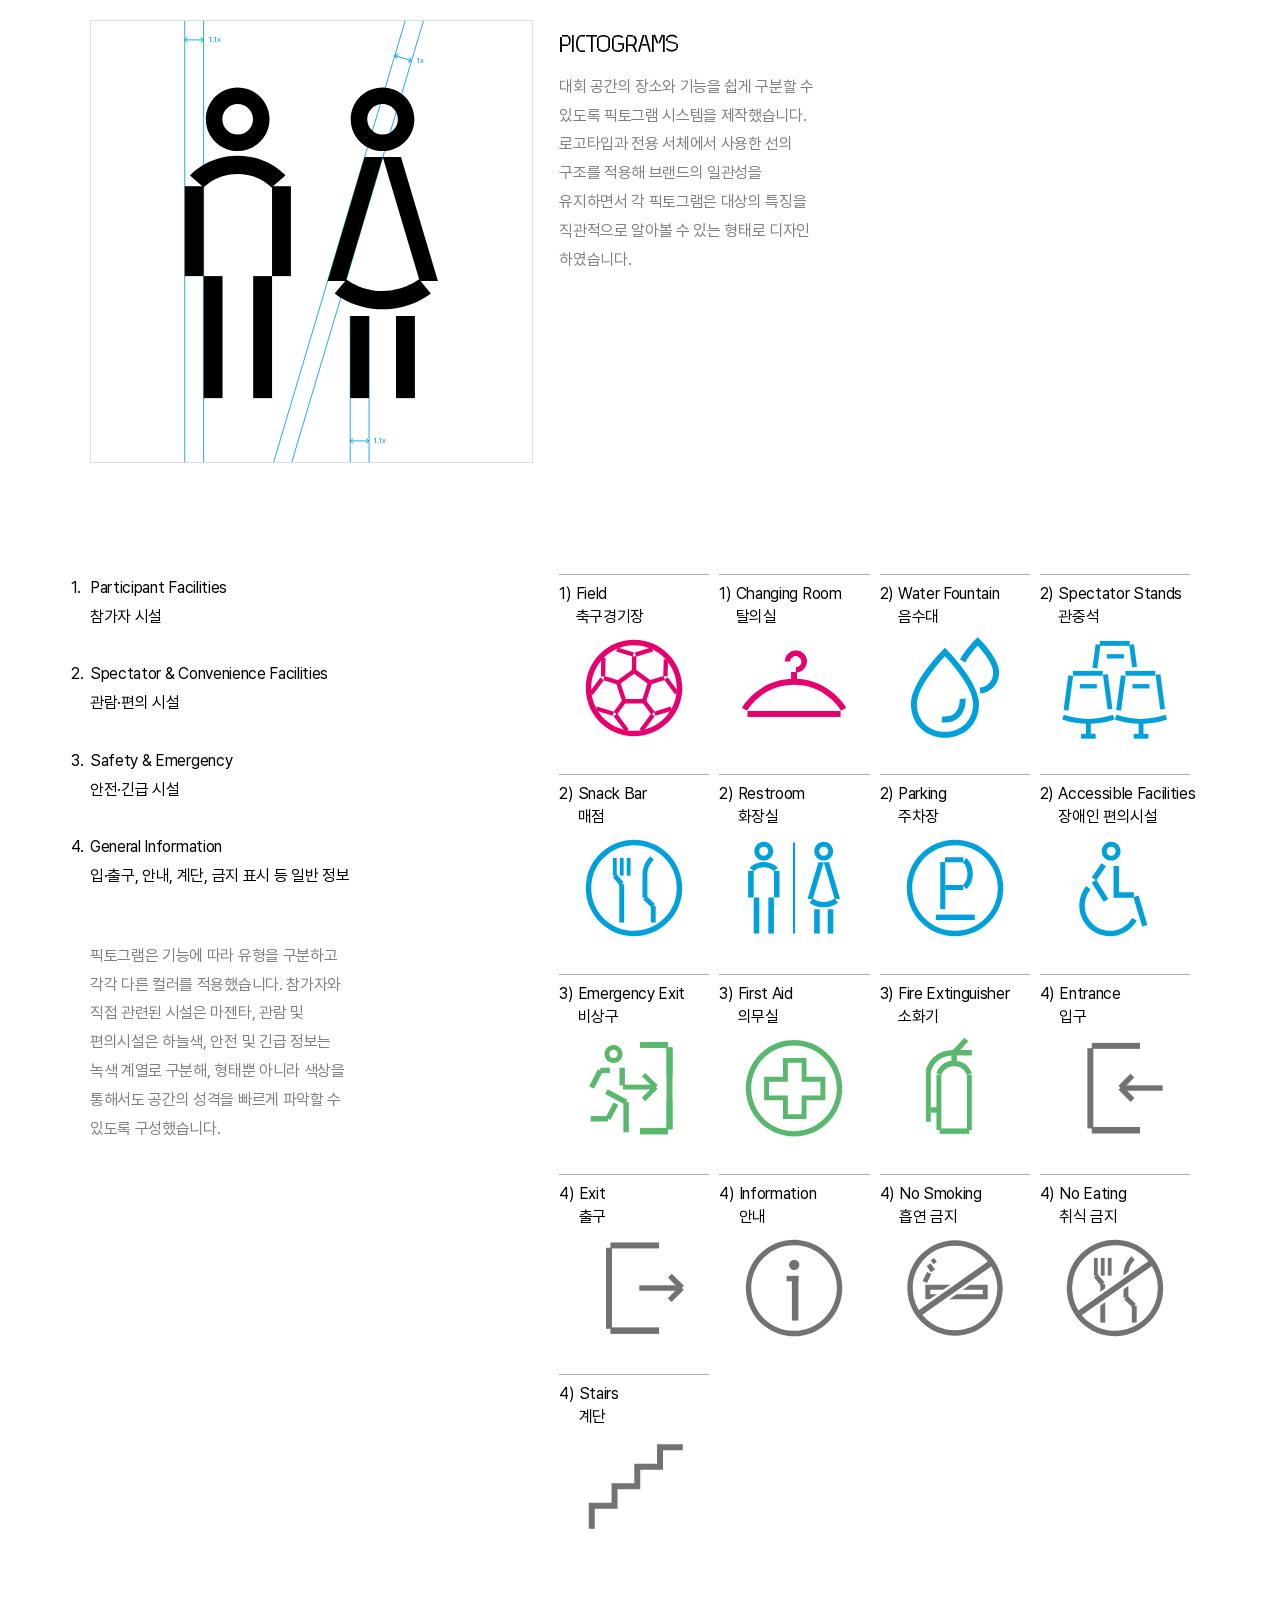
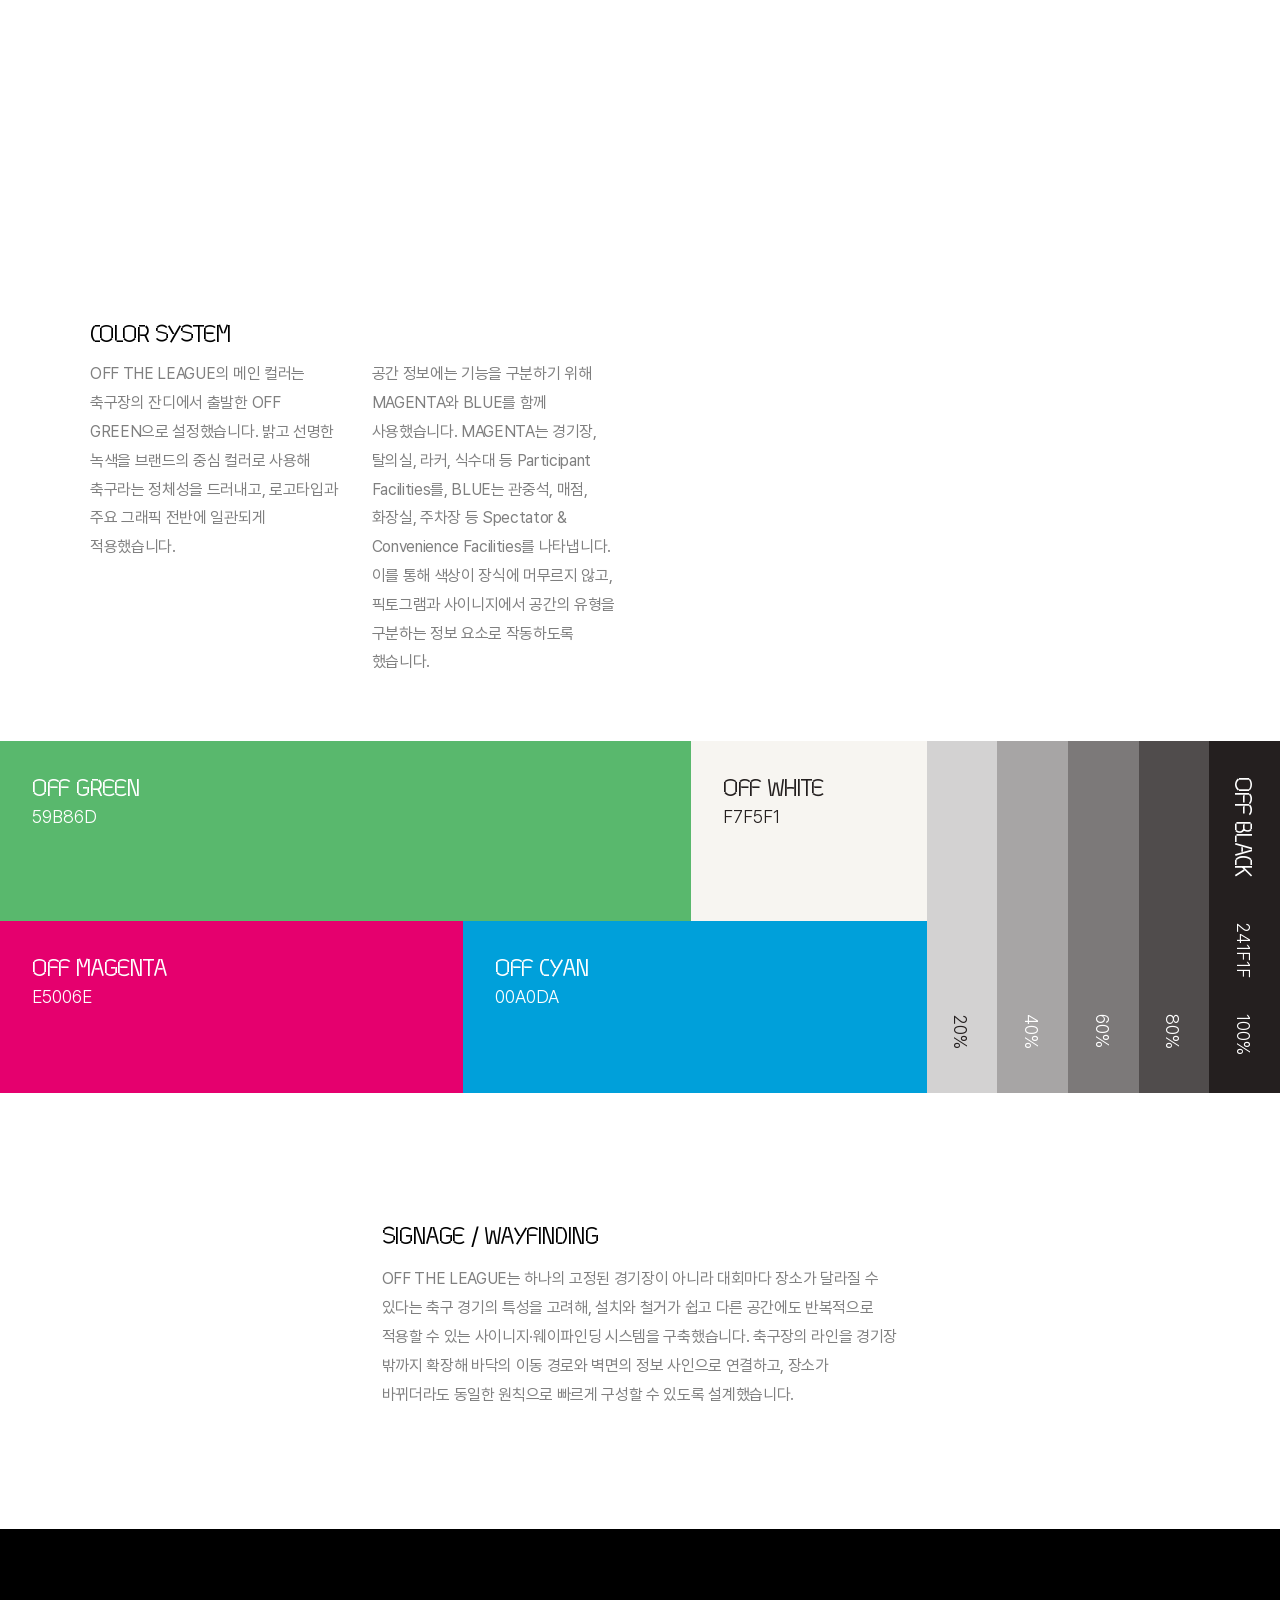
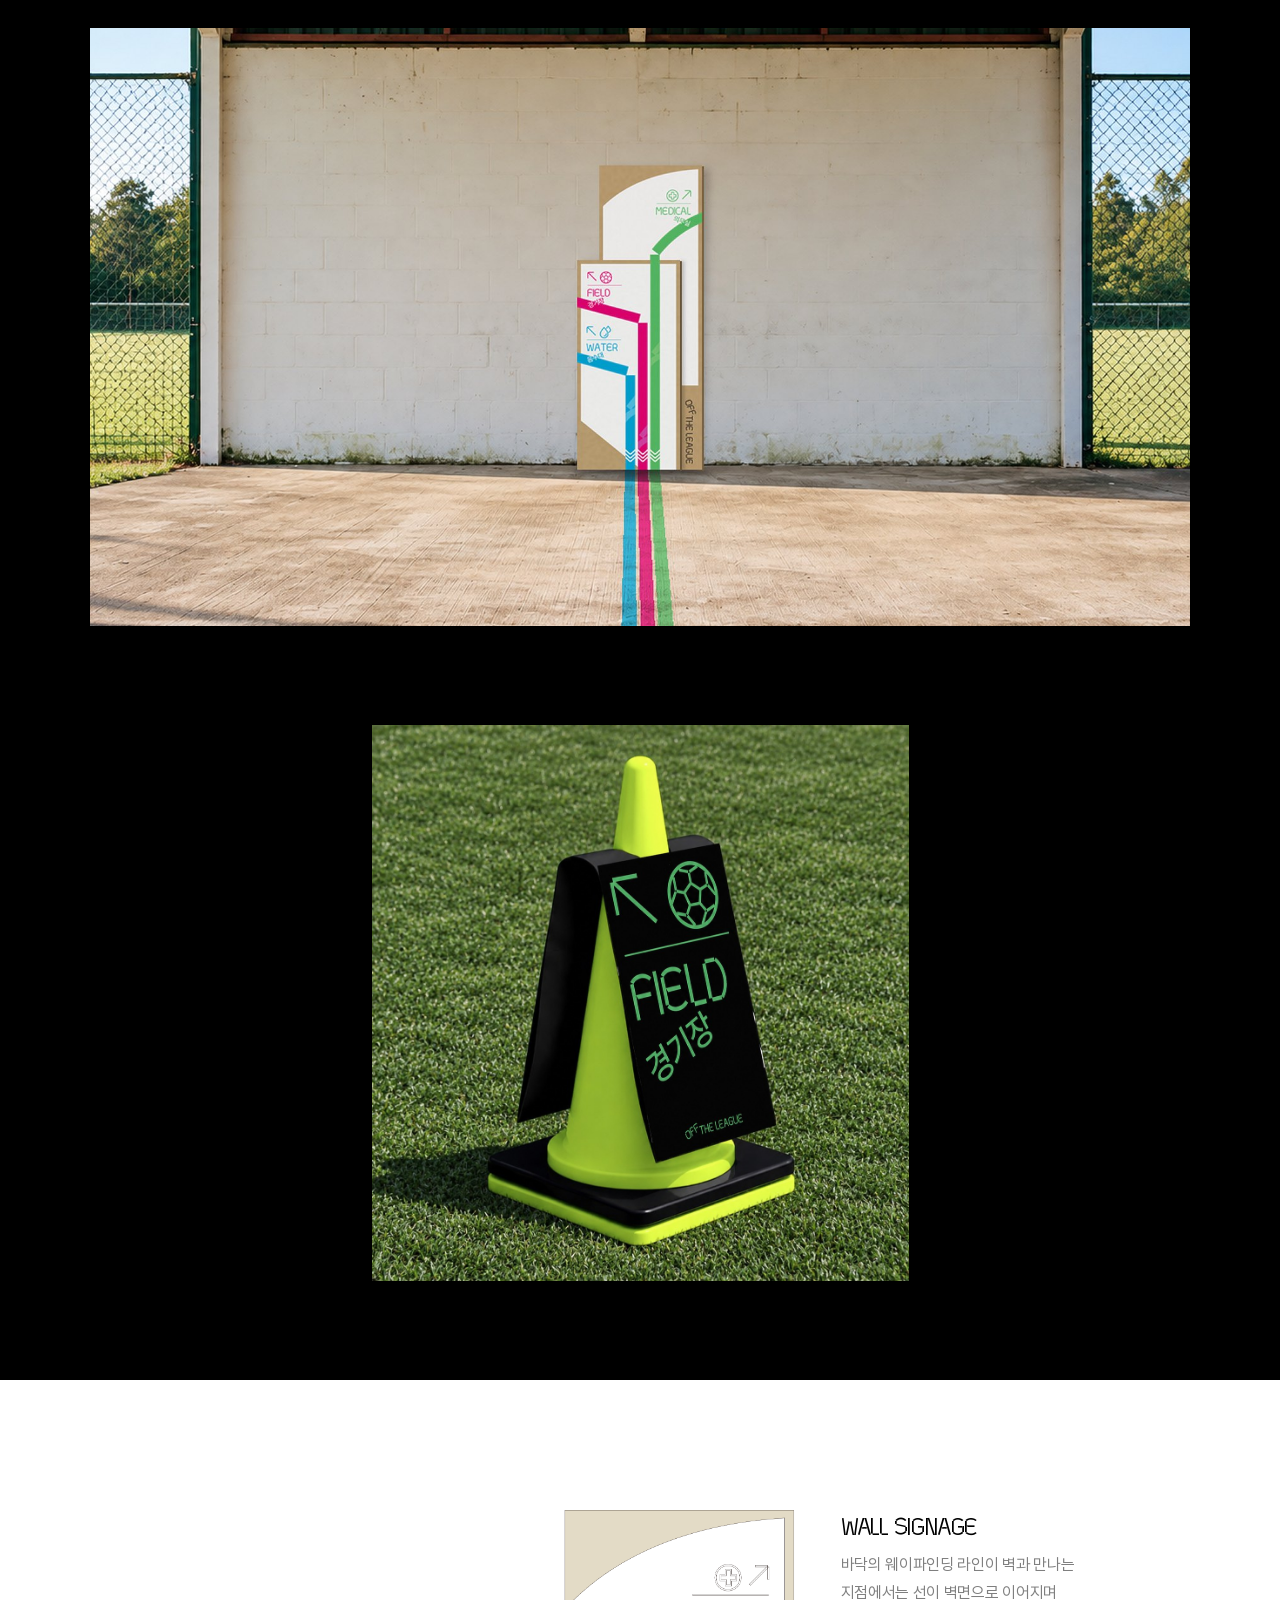
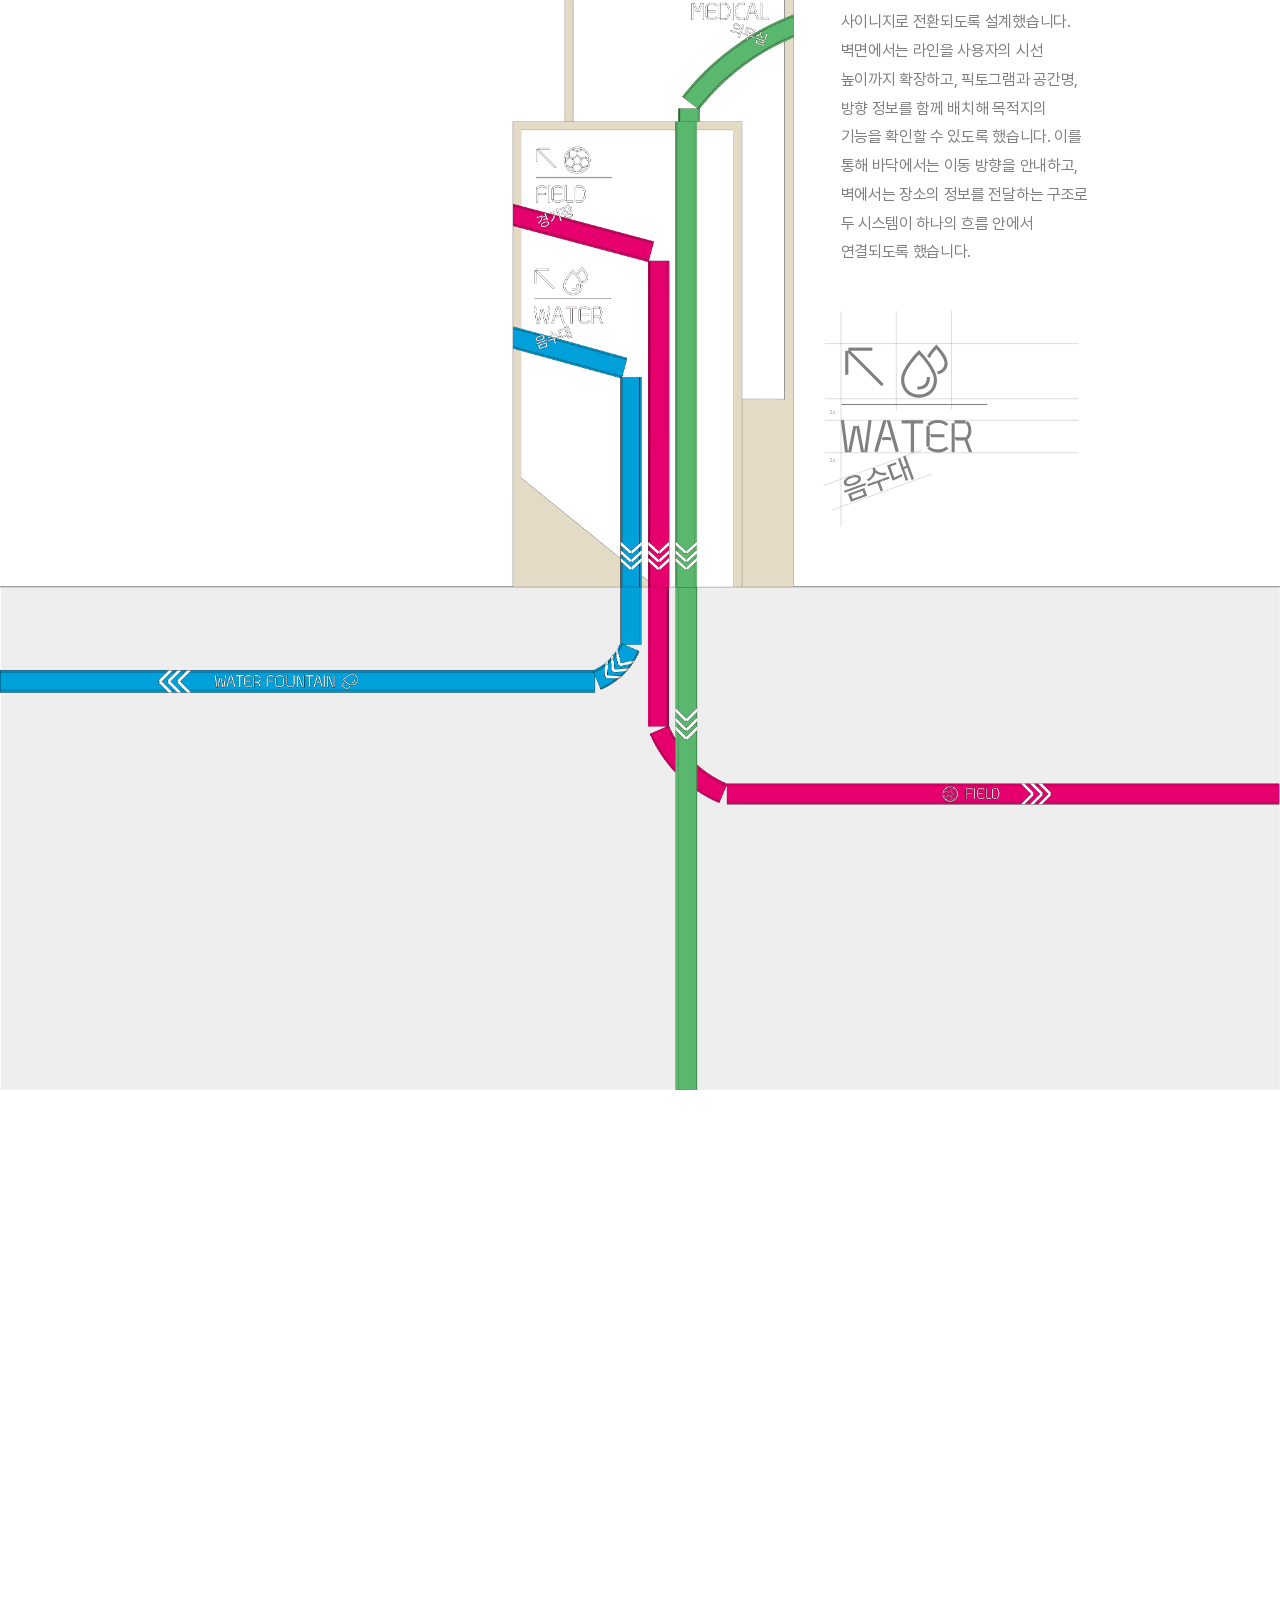
